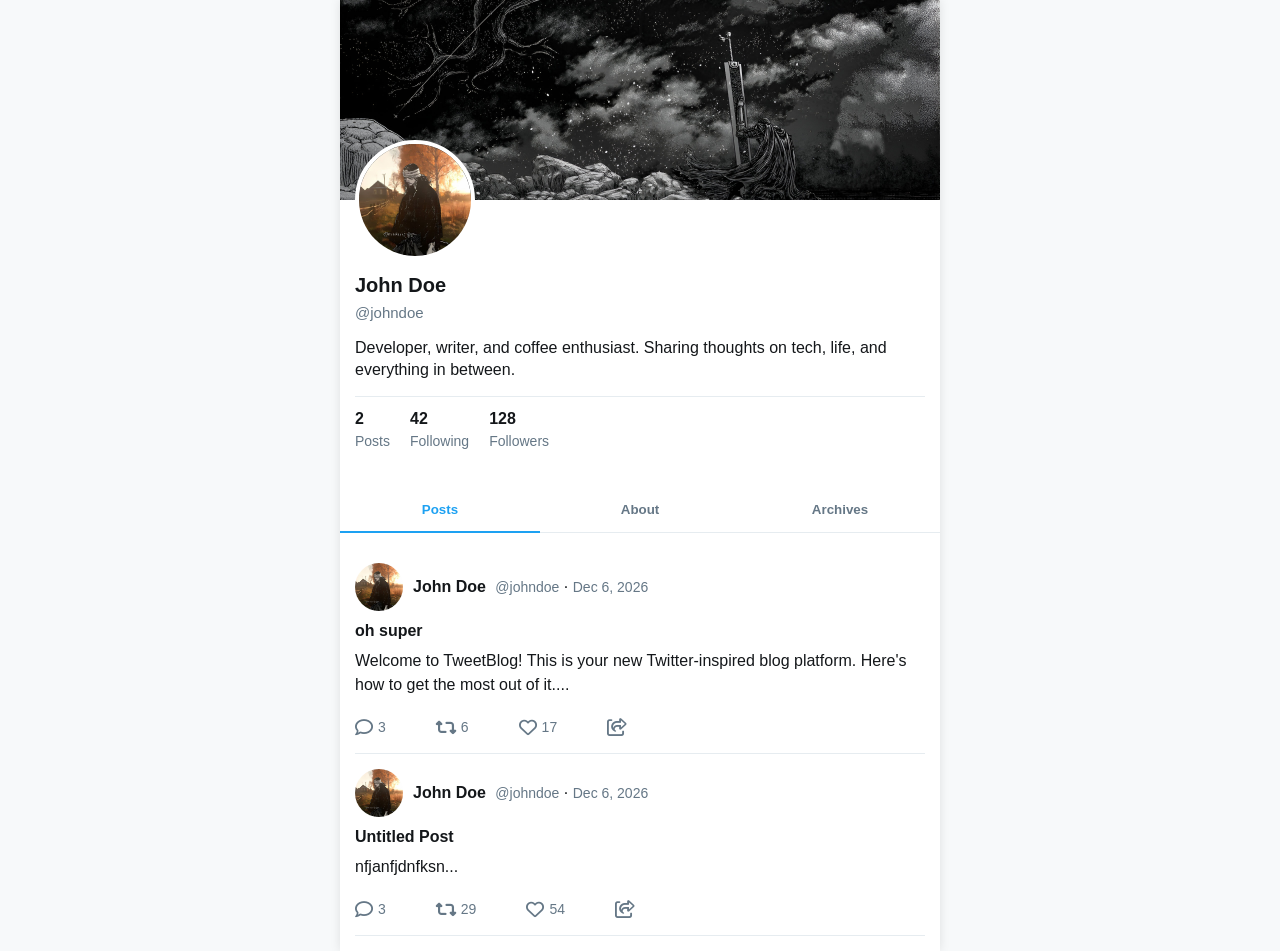
==== index.html @ d76b87e1 "Initial commit" ====
<!DOCTYPE html>
<html lang="en">
<head>
    <meta charset="UTF-8">
    <meta name="viewport" content="width=device-width, initial-scale=1.0">
    <title>TweetBlog</title>
    <link rel="stylesheet" href="style.css">
    <link rel="stylesheet" href="https://cdnjs.cloudflare.com/ajax/libs/font-awesome/6.1.1/css/all.min.css">
</head>
<body>
    <div class="container">
        <!-- Header section (similar to Twitter header) -->
        <header class="profile-header">
            <div class="banner">
                <img src="/images/cover_image.jpg" alt="Banner Image">
            </div>
            <div class="profile-info">
                <div class="profile-picture">
                    <img src="/images/profile_picture.jpg" alt="Profile Picture">
                </div>
                <div class="profile-details">
                    <h1 class="name">John Doe</h1>
                    <p class="username">@johndoe</p>
                    <p class="bio">Developer, writer, and coffee enthusiast. Sharing thoughts on tech, life, and everything in between.</p>
                    <div class="stats">
                        <div class="stat">
                            <span class="count" id="post-count">0</span>
                            <span class="label">Posts</span>
                        </div>
                        <div class="stat">
                            <span class="count">42</span>
                            <span class="label">Following</span>
                        </div>
                        <div class="stat">
                            <span class="count">128</span>
                            <span class="label">Followers</span>
                        </div>
                    </div>
                </div>
            </div>
        </header>

        <!-- Main content with posts/tweets -->
        <main class="content">
            <div class="tabs">
                <button class="tab active">Posts</button>
                <button class="tab">About</button>
                <button class="tab">Archives</button>
            </div>
            
            <div class="posts-container" id="posts-container">
                <!-- Posts will be dynamically inserted here by JavaScript -->
                <div class="loading-spinner">
                    <i class="fas fa-spinner fa-spin"></i>
                    <p>Loading posts...</p>
                </div>
            </div>
        </main>
    </div>

    <!-- Modal for displaying full post content -->
    <div id="post-modal" class="modal">
        <div class="modal-content">
            <span class="close-button">&times;</span>
            <div id="full-post-content"></div>
        </div>
    </div>

    <script src="app.js"></script>
</body>
</html>
---- style.css ----
/* Base Styles & Reset */
* {
    margin: 0;
    padding: 0;
    box-sizing: border-box;
}

body {
    font-family: -apple-system, BlinkMacSystemFont, "Segoe UI", Roboto, Helvetica, Arial, sans-serif;
    background-color: #f7f9fa;
    color: #14171a;
    line-height: 1.5;
}

.container {
    max-width: 600px;
    margin: 0 auto;
    background-color: #fff;
    min-height: 100vh;
    box-shadow: 0 0 10px rgba(0, 0, 0, 0.1);
}

/* Header & Profile Styles */
.profile-header {
    position: relative;
    margin-bottom: 20px;
}

.banner {
    width: 100%;
    height: 200px;
    overflow: hidden;
    position: relative;
}

.banner img {
    width: 100%;
    height: 100%;
    object-fit: cover;
}

.profile-info {
    position: relative;
    padding: 0 15px;
}

.profile-picture {
    position: absolute;
    top: -60px;
    left: 15px;
    width: 120px;
    height: 120px;
    border-radius: 50%;
    border: 4px solid #fff;
    overflow: hidden;
    background-color: #f0f0f0;
}

.profile-picture img {
    width: 100%;
    height: 100%;
    object-fit: cover;
}

.profile-details {
    padding-top: 70px;
    padding-bottom: 15px;
}

.name {
    font-size: 20px;
    font-weight: bold;
    margin-bottom: 2px;
}

.username {
    color: #657786;
    font-size: 15px;
    margin-bottom: 12px;
}

.bio {
    margin-bottom: 15px;
    line-height: 1.4;
}

.stats {
    display: flex;
    gap: 20px;
    padding-top: 10px;
    border-top: 1px solid #e6ecf0;
}

.stat {
    display: flex;
    flex-direction: column;
}

.count {
    font-weight: bold;
    color: #14171a;
}

.label {
    color: #657786;
    font-size: 14px;
}

/* Tabs Navigation */
.tabs {
    display: flex;
    border-bottom: 1px solid #e6ecf0;
}

.tab {
    flex: 1;
    padding: 15px 0;
    text-align: center;
    background: none;
    border: none;
    font-weight: bold;
    color: #657786;
    cursor: pointer;
    position: relative;
}

.tab.active {
    color: #1da1f2;
}

.tab.active::after {
    content: '';
    position: absolute;
    bottom: -1px;
    left: 0;
    width: 100%;
    height: 2px;
    background-color: #1da1f2;
}

/* Posts (Tweets) styling */
.posts-container {
    padding: 15px;
}

.post {
    padding: 15px 0;
    border-bottom: 1px solid #e6ecf0;
    cursor: pointer;
}

.post:hover {
    background-color: #f5f8fa;
}

.post-header {
    display: flex;
    align-items: center;
    margin-bottom: 8px;
}

.post-avatar {
    width: 48px;
    height: 48px;
    border-radius: 50%;
    margin-right: 10px;
    overflow: hidden;
}

.post-avatar img {
    width: 100%;
    height: 100%;
    object-fit: cover;
}

.post-info {
    flex-grow: 1;
}

.post-author {
    font-weight: bold;
    margin-right: 5px;
}

.post-username, .post-date {
    color: #657786;
    font-size: 14px;
}

.post-title {
    font-weight: bold;
    margin-bottom: 6px;
    font-size: 16px;
}

.post-content {
    margin-bottom: 10px;
    word-wrap: break-word;
}

.post-actions {
    display: flex;
    gap: 50px;
    padding-top: 10px;
    color: #657786;
}

.post-action {
    display: flex;
    align-items: center;
    gap: 5px;
    font-size: 14px;
}

.post-action i {
    font-size: 18px;
}

/* Loading Spinner */
.loading-spinner {
    text-align: center;
    padding: 40px 0;
    color: #657786;
}

.loading-spinner i {
    font-size: 30px;
    margin-bottom: 10px;
}

/* Modal Styles for Full Post */
.modal {
    display: none;
    position: fixed;
    top: 0;
    left: 0;
    width: 100%;
    height: 100%;
    background-color: rgba(0, 0, 0, 0.7);
    z-index: 1000;
    overflow-y: auto;
}

.modal-content {
    position: relative;
    background-color: #fff;
    max-width: 650px;
    margin: 50px auto;
    padding: 25px;
    border-radius: 15px;
    box-shadow: 0 5px 15px rgba(0, 0, 0, 0.2);
}

.close-button {
    position: absolute;
    top: 15px;
    right: 20px;
    font-size: 30px;
    font-weight: bold;
    color: #657786;
    cursor: pointer;
}

.close-button:hover {
    color: #14171a;
}

#full-post-content {
    padding: 15px 0;
}

#full-post-content .post-header {
    margin-bottom: 20px;
}

#full-post-content .post-title {
    font-size: 24px;
    margin-bottom: 15px;
}

#full-post-content .post-meta {
    display: flex;
    gap: 10px;
    margin-bottom: 20px;
    color: #657786;
    font-size: 14px;
}

/* Markdown styling for full post */
.markdown-content h1 {
    font-size: 28px;
    margin: 25px 0 15px;
}

.markdown-content h2 {
    font-size: 24px;
    margin: 22px 0 12px;
}

.markdown-content h3 {
    font-size: 20px;
    margin: 20px 0 10px;
}

.markdown-content p {
    margin: 15px 0;
    line-height: 1.6;
}

.markdown-content ul, .markdown-content ol {
    margin: 15px 0;
    padding-left: 25px;
}

.markdown-content li {
    margin: 5px 0;
}

.markdown-content blockquote {
    border-left: 3px solid #1da1f2;
    padding-left: 15px;
    color: #657786;
    margin: 15px 0;
}

.markdown-content code {
    background-color: #f1f3f4;
    padding: 2px 5px;
    border-radius: 3px;
    font-family: monospace;
    font-size: 0.9em;
}

.markdown-content pre {
    background-color: #f8f9fa;
    padding: 15px;
    border-radius: 5px;
    overflow-x: auto;
    margin: 15px 0;
}

.markdown-content pre code {
    background-color: transparent;
    padding: 0;
}

.markdown-content img {
    max-width: 100%;
    height: auto;
    border-radius: 8px;
    margin: 15px 0;
}

.markdown-content hr {
    border: none;
    border-top: 1px solid #e6ecf0;
    margin: 25px 0;
}

.markdown-content a {
    color: #1da1f2;
    text-decoration: none;
}

.markdown-content a:hover {
    text-decoration: underline;
}

/* Responsive Adjustments */
@media (max-width: 768px) {
    .profile-picture {
        width: 80px;
        height: 80px;
        top: -40px;
    }
    
    .profile-details {
        padding-top: 50px;
    }
    
    .banner {
        height: 150px;
    }
    
    .post-actions {
        gap: 30px;
    }
    
    .modal-content {
        margin: 30px 15px;
    }
}
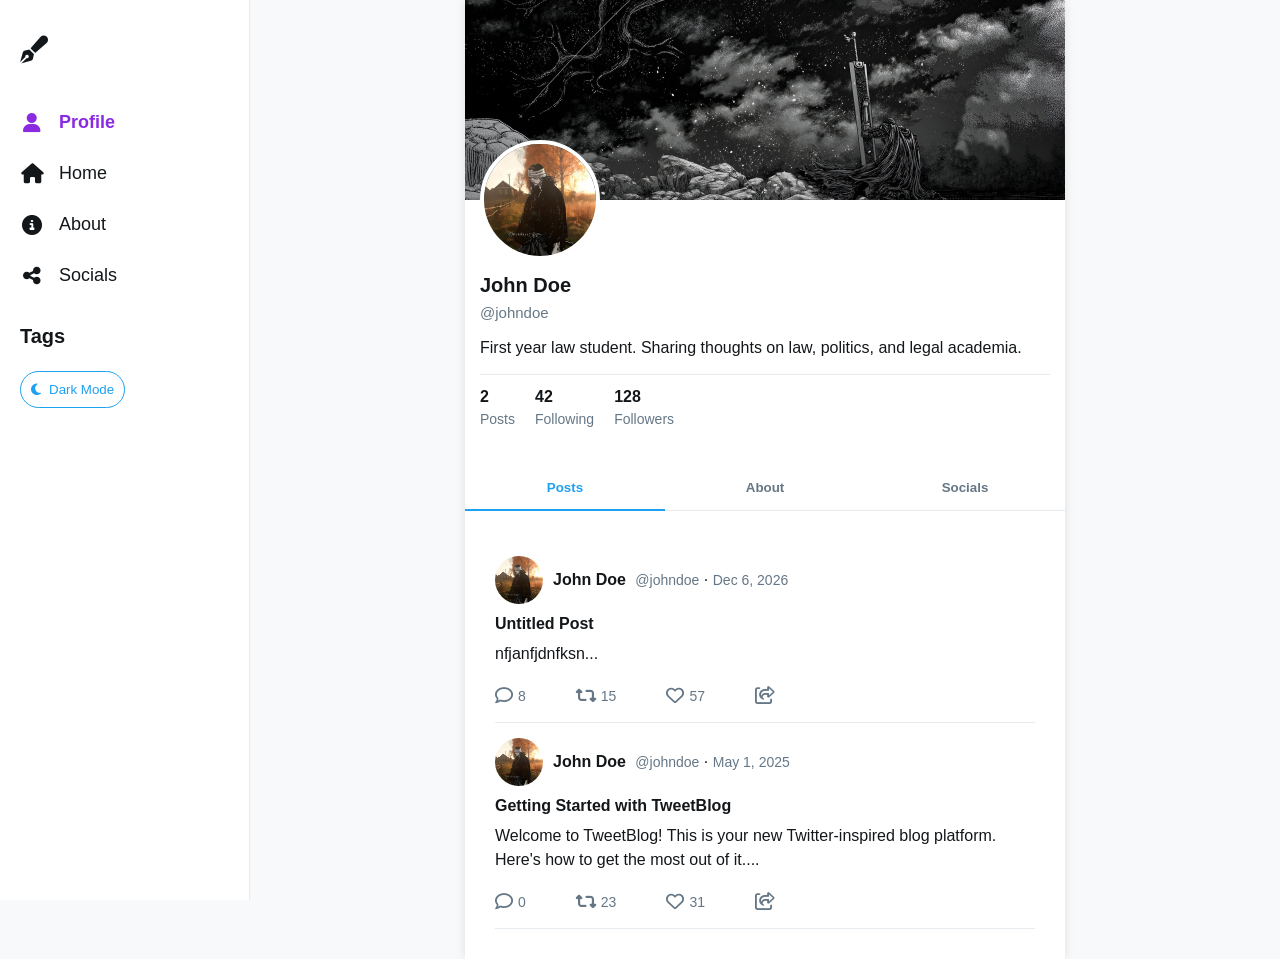
==== commit 68c9de47: "v2" ====
--- a/index.html
+++ b/index.html
@@ -8,54 +8,182 @@
     <link rel="stylesheet" href="https://cdnjs.cloudflare.com/ajax/libs/font-awesome/6.1.1/css/all.min.css">
 </head>
 <body>
-    <div class="container">
-        <!-- Header section (similar to Twitter header) -->
-        <header class="profile-header">
-            <div class="banner">
-                <img src="/images/cover_image.jpg" alt="Banner Image">
+    <div class="page-layout">
+        <!-- Sidebar -->
+        <div class="sidebar">
+            <div class="sidebar-logo">
+                <i class="fas fa-pen-fancy"></i>
             </div>
-            <div class="profile-info">
-                <div class="profile-picture">
-                    <img src="/images/profile_picture.jpg" alt="Profile Picture">
-                </div>
-                <div class="profile-details">
-                    <h1 class="name">John Doe</h1>
-                    <p class="username">@johndoe</p>
-                    <p class="bio">Developer, writer, and coffee enthusiast. Sharing thoughts on tech, life, and everything in between.</p>
-                    <div class="stats">
-                        <div class="stat">
-                            <span class="count" id="post-count">0</span>
-                            <span class="label">Posts</span>
+            
+            <div class="sidebar-nav">
+                <a href="#" class="sidebar-item active" data-section="profile">
+                    <i class="fas fa-user"></i>
+                    <span>Profile</span>
+                </a>
+                <a href="#" class="sidebar-item" data-section="home">
+                    <i class="fas fa-home"></i>
+                    <span>Home</span>
+                </a>
+                <a href="#" class="sidebar-item" data-section="about">
+                    <i class="fas fa-info-circle"></i>
+                    <span>About</span>
+                </a>
+                <a href="#" class="sidebar-item" data-section="socials">
+                    <i class="fas fa-share-nodes"></i>
+                    <span>Socials</span>
+                </a>
+            </div>
+            
+            <div class="sidebar-section">Tags</div>
+            <div class="tags-container" id="sidebar-tags">
+                <!-- Tags will be added dynamically here -->
+            </div>
+            
+            <button id="theme-toggle">
+                <i class="fas fa-moon"></i>
+                <span>Dark Mode</span>
+            </button>
+        </div>
+        
+        <!-- Main Content -->
+        <div class="main-content">
+            <div class="container">
+                <!-- Header section (similar to Twitter header) -->
+                <header class="profile-header">
+                    <div class="banner">
+                        <img src="/images/cover_image.jpg" alt="Banner Image">
+                    </div>
+                    <div class="profile-info">
+                        <div class="profile-picture">
+                            <img src="/images/profile_picture.jpg" alt="Profile Picture">
                         </div>
-                        <div class="stat">
-                            <span class="count">42</span>
-                            <span class="label">Following</span>
-                        </div>
-                        <div class="stat">
-                            <span class="count">128</span>
-                            <span class="label">Followers</span>
+                        <div class="profile-details">
+                            <h1 class="name">John Doe</h1>
+                            <p class="username">@johndoe</p>
+                            <p class="bio">First year law student. Sharing thoughts on law, politics, and legal academia.</p>
+                            <div class="stats">
+                                <div class="stat">
+                                    <span class="count" id="post-count">0</span>
+                                    <span class="label">Posts</span>
+                                </div>
+                                <div class="stat">
+                                    <span class="count">42</span>
+                                    <span class="label">Following</span>
+                                </div>
+                                <div class="stat">
+                                    <span class="count">128</span>
+                                    <span class="label">Followers</span>
+                                </div>
+                            </div>
                         </div>
                     </div>
-                </div>
+                </header>
+
+                <!-- Main content with posts/tweets -->
+                <main class="content">
+                    <div class="tabs">
+                        <button class="tab active" data-tab="posts">Posts</button>
+                        <button class="tab" data-tab="about">About</button>
+                        <button class="tab" data-tab="socials">Socials</button>
+                    </div>
+                    
+                    <!-- Posts Tab Content -->
+                    <div class="tab-content active" id="posts-tab">
+                        <div class="posts-container" id="posts-container">
+                            <!-- Posts will be dynamically inserted here by JavaScript -->
+                            <div class="loading-spinner">
+                                <i class="fas fa-spinner fa-spin"></i>
+                                <p>Loading posts...</p>
+                            </div>
+                        </div>
+                    </div>
+                    
+                    <!-- About Tab Content -->
+                    <div class="tab-content" id="about-tab">
+                        <div class="about-content">
+                            <h2>About Me</h2>
+                            <p>I'm a first-year law student at Capital University Law School with a passion for constitutional law and legal writing.</p>
+                            
+                            <h3>Education</h3>
+                            <div class="about-item">
+                                <div class="about-item-icon">
+                                    <i class="fas fa-graduation-cap"></i>
+                                </div>
+                                <div class="about-item-content">
+                                    <h4>J.D. Candidate</h4>
+                                    <p>Capital University Law School</p>
+                                    <p class="about-date">2024 - Present</p>
+                                </div>
+                            </div>
+                            <div class="about-item">
+                                <div class="about-item-icon">
+                                    <i class="fas fa-university"></i>
+                                </div>
+                                <div class="about-item-content">
+                                    <h4>B.A. in Political Science</h4>
+                                    <p>Ohio State University</p>
+                                    <p class="about-date">2020 - 2024</p>
+                                </div>
+                            </div>
+                            
+                            <h3>Interests</h3>
+                            <div class="interests">
+                                <span class="interest-tag">Constitutional Law</span>
+                                <span class="interest-tag">Legal Writing</span>
+                                <span class="interest-tag">Civil Rights</span>
+                                <span class="interest-tag">Environmental Law</span>
+                                <span class="interest-tag">Formula 1</span>
+                            </div>
+                            
+                            <h3>Current Courses</h3>
+                            <ul class="courses-list">
+                                <li>Civil Procedure</li>
+                                <li>Contracts</li>
+                                <li>Criminal Law</li>
+                                <li>Legal Research & Writing</li>
+                                <li>Torts</li>
+                            </ul>
+                        </div>
+                    </div>
+                    
+                    <!-- Socials Tab Content -->
+                    <div class="tab-content" id="socials-tab">
+                        <div class="socials-content">
+                            <h2>Connect With Me</h2>
+                            <p>Follow me on these platforms to stay updated with my law school journey!</p>
+                            
+                            <div class="social-links">
+                                <a href="#" class="social-link">
+                                    <i class="fab fa-linkedin"></i>
+                                    <span>LinkedIn</span>
+                                    <p>Connect professionally</p>
+                                </a>
+                                <a href="#" class="social-link">
+                                    <i class="fab fa-twitter"></i>
+                                    <span>Twitter</span>
+                                    <p>Daily law school updates</p>
+                                </a>
+                                <a href="#" class="social-link">
+                                    <i class="fab fa-instagram"></i>
+                                    <span>Instagram</span>
+                                    <p>Behind the scenes of law school</p>
+                                </a>
+                                <a href="#" class="social-link">
+                                    <i class="fab fa-github"></i>
+                                    <span>GitHub</span>
+                                    <p>Legal tech projects</p>
+                                </a>
+                                <a href="#" class="social-link">
+                                    <i class="fas fa-podcast"></i>
+                                    <span>My Podcast</span>
+                                    <p>"Law School Diaries"</p>
+                                </a>
+                            </div>
+                        </div>
+                    </div>
+                </main>
             </div>
-        </header>
-
-        <!-- Main content with posts/tweets -->
-        <main class="content">
-            <div class="tabs">
-                <button class="tab active">Posts</button>
-                <button class="tab">About</button>
-                <button class="tab">Archives</button>
-            </div>
-            
-            <div class="posts-container" id="posts-container">
-                <!-- Posts will be dynamically inserted here by JavaScript -->
-                <div class="loading-spinner">
-                    <i class="fas fa-spinner fa-spin"></i>
-                    <p>Loading posts...</p>
-                </div>
-            </div>
-        </main>
+        </div>
     </div>
 
     <!-- Modal for displaying full post content -->
--- a/style.css
+++ b/style.css
@@ -389,4 +389,606 @@
     .modal-content {
         margin: 30px 15px;
     }
+}
+
+/* Dark theme styles */
+:root {
+    --primary-color: #1da1f2;
+    --secondary-color: #8a2be2; /* Deep Purple */
+    --light-bg: #f7f9fa;
+    --light-content-bg: #fff;
+    --light-text: #14171a;
+    --light-secondary-text: #657786;
+    --light-border: #e6ecf0;
+    --light-hover: #f5f8fa;
+    
+    --dark-bg: #15202b;
+    --dark-content-bg: #192734;
+    --dark-text: #ffffff;
+    --dark-secondary-text: #8899a6;
+    --dark-border: #38444d;
+    --dark-hover: #22303c;
+}
+
+body {
+    background-color: var(--light-bg);
+    color: var(--light-text);
+}
+
+.container {
+    background-color: var(--light-content-bg);
+}
+
+.post:hover, .sidebar-item:hover {
+    background-color: var(--light-hover);
+}
+
+.post, .stats {
+    border-color: var(--light-border);
+}
+
+.username, .post-username, .post-date, .label, .post-actions {
+    color: var(--light-secondary-text);
+}
+
+.tab.active, .markdown-content a {
+    color: var(--primary-color);
+}
+
+.tab.active::after, .markdown-content blockquote {
+    background-color: var(--primary-color);
+    border-color: var(--primary-color);
+}
+
+/* Dark Theme */
+body.dark-theme {
+    background-color: var(--dark-bg);
+    color: var(--dark-text);
+}
+
+body.dark-theme .container {
+    background-color: var(--dark-content-bg);
+    box-shadow: 0 0 10px rgba(0, 0, 0, 0.3);
+}
+
+body.dark-theme .post:hover, 
+body.dark-theme .sidebar-item:hover {
+    background-color: var(--dark-hover);
+}
+
+body.dark-theme .post,
+body.dark-theme .stats,
+body.dark-theme .tabs {
+    border-color: var(--dark-border);
+}
+
+body.dark-theme .username, 
+body.dark-theme .post-username, 
+body.dark-theme .post-date, 
+body.dark-theme .label, 
+body.dark-theme .post-actions {
+    color: var(--dark-secondary-text);
+}
+
+body.dark-theme .tab.active, 
+body.dark-theme .markdown-content a {
+    color: var(--secondary-color);
+}
+
+body.dark-theme .tab.active::after {
+    background-color: var(--secondary-color);
+}
+
+body.dark-theme .markdown-content blockquote {
+    border-left-color: var(--secondary-color);
+}
+
+body.dark-theme .modal-content {
+    background-color: var(--dark-content-bg);
+}
+
+body.dark-theme .markdown-content code {
+    background-color: #2a3d4d;
+}
+
+body.dark-theme .markdown-content pre {
+    background-color: #243447;
+}
+
+body.dark-theme .sidebar {
+    background-color: var(--dark-content-bg);
+    border-color: var(--dark-border);
+}
+
+/* Additional styles for deep purple accent */
+.btn-primary {
+    background-color: var(--secondary-color);
+    border-color: var(--secondary-color);
+    color: white;
+}
+
+.btn-primary:hover {
+    background-color: #7722cc;
+    border-color: #7722cc;
+}
+
+body.dark-theme #theme-toggle,
+body.dark-theme .btn-outline {
+    border-color: var(--secondary-color);
+    color: var(--secondary-color);
+}
+
+body.dark-theme #theme-toggle:hover,
+body.dark-theme .btn-outline:hover {
+    background-color: var(--secondary-color);
+    color: white;
+}
+
+/* Button styles */
+.btn-outline {
+    background: none;
+    border: 1px solid var(--primary-color);
+    color: var(--primary-color);
+    padding: 8px 12px;
+    border-radius: 20px;
+    cursor: pointer;
+    font-size: 14px;
+    transition: all 0.2s ease;
+}
+
+.btn-outline:hover {
+    background-color: var(--primary-color);
+    color: white;
+}
+
+/* Sidebar Navigation */
+.page-layout {
+    display: flex;
+}
+
+.sidebar {
+    width: 250px;
+    min-height: 100vh;
+    padding: 20px 0;
+    border-right: 1px solid var(--light-border);
+    background-color: var(--light-content-bg);
+    position: fixed;
+    left: 0;
+    top: 0;
+    z-index: 100;
+}
+
+.main-content {
+    flex: 1;
+    margin-left: 250px;
+}
+
+.sidebar-logo {
+    font-size: 28px;
+    margin: 10px 20px 25px;
+}
+
+.sidebar-nav {
+    margin-bottom: 20px;
+}
+
+.sidebar-item {
+    display: flex;
+    align-items: center;
+    padding: 12px 20px;
+    font-size: 18px;
+    font-weight: 500;
+    color: var(--light-text);
+    text-decoration: none;
+    cursor: pointer;
+    transition: background-color 0.2s;
+}
+
+.sidebar-item:hover {
+    background-color: var(--light-hover);
+}
+
+.sidebar-item i {
+    margin-right: 15px;
+    font-size: 20px;
+    width: 24px;
+    text-align: center;
+}
+
+.sidebar-item.active {
+    color: var(--secondary-color);
+    font-weight: bold;
+}
+
+.sidebar-section {
+    padding: 0 20px;
+    margin-top: 20px;
+    margin-bottom: 10px;
+    font-size: 20px;
+    font-weight: bold;
+}
+
+.tag-item {
+    padding: 10px 20px;
+    cursor: pointer;
+    display: flex;
+    align-items: center;
+}
+
+.tag-item:hover {
+    background-color: var(--light-hover);
+}
+
+.tag-item .tag-color {
+    width: 14px;
+    height: 14px;
+    border-radius: 50%;
+    margin-right: 10px;
+}
+
+/* Theme toggle button */
+#theme-toggle {
+    margin: 20px;
+    padding: 10px;
+    border: 1px solid var(--primary-color);
+    border-radius: 20px;
+    background: none;
+    color: var(--primary-color);
+    cursor: pointer;
+    display: flex;
+    align-items: center;
+    justify-content: center;
+    gap: 8px;
+    transition: all 0.2s;
+}
+
+#theme-toggle:hover {
+    background-color: var(--primary-color);
+    color: white;
+}
+
+/* Responsive adjustments for sidebar */
+@media (max-width: 1000px) {
+    .sidebar {
+        width: 70px;
+    }
+    
+    .sidebar-item span, .sidebar-section, .tag-item span {
+        display: none;
+    }
+    
+    .sidebar-item i {
+        margin-right: 0;
+    }
+    
+    .main-content {
+        margin-left: 70px;
+    }
+    
+    #theme-toggle {
+        padding: 10px;
+        margin: 10px;
+    }
+    
+    #theme-toggle span {
+        display: none;
+    }
+}
+
+@media (max-width: 768px) {
+    .page-layout {
+        flex-direction: column;
+    }
+    
+    .sidebar {
+        width: 100%;
+        min-height: auto;
+        position: relative;
+        border-right: none;
+        border-bottom: 1px solid var(--light-border);
+        padding: 10px 0;
+    }
+    
+    .main-content {
+        margin-left: 0;
+    }
+    
+    .sidebar-item span {
+        display: inline;
+    }
+    
+    .sidebar-nav {
+        display: flex;
+        justify-content: space-around;
+        overflow-x: auto;
+    }
+    
+    .sidebar-item {
+        padding: 10px;
+    }
+    
+    .sidebar-section, .tags-container {
+        display: none;
+    }
+}
+
+/* Tab Content Styles */
+.tab-content {
+    display: none;
+    padding: 15px;
+}
+
+.tab-content.active {
+    display: block;
+}
+
+/* About Tab Styles */
+.about-content {
+    max-width: 550px;
+    margin: 0 auto;
+}
+
+.about-content h2 {
+    font-size: 24px;
+    margin-bottom: 15px;
+    padding-bottom: 10px;
+    border-bottom: 1px solid var(--light-border);
+}
+
+.about-content h3 {
+    font-size: 18px;
+    margin: 25px 0 15px;
+    color: var(--secondary-color);
+}
+
+.about-content p {
+    line-height: 1.6;
+    margin-bottom: 15px;
+}
+
+.about-item {
+    display: flex;
+    margin-bottom: 20px;
+    padding-bottom: 15px;
+    border-bottom: 1px dashed var(--light-border);
+}
+
+.about-item:last-child {
+    border-bottom: none;
+}
+
+.about-item-icon {
+    width: 50px;
+    height: 50px;
+    border-radius: 50%;
+    background-color: var(--secondary-color);
+    color: white;
+    display: flex;
+    align-items: center;
+    justify-content: center;
+    margin-right: 15px;
+    flex-shrink: 0;
+}
+
+.about-item-icon i {
+    font-size: 20px;
+}
+
+.about-item-content {
+    flex: 1;
+}
+
+.about-item-content h4 {
+    font-size: 16px;
+    margin-bottom: 5px;
+}
+
+.about-date {
+    font-size: 14px;
+    color: var(--light-secondary-text);
+    margin-top: 3px;
+}
+
+.interests {
+    display: flex;
+    flex-wrap: wrap;
+    gap: 10px;
+    margin-bottom: 15px;
+}
+
+.interest-tag {
+    background-color: var(--secondary-color);
+    color: white;
+    padding: 5px 12px;
+    border-radius: 15px;
+    font-size: 14px;
+}
+
+.courses-list {
+    list-style-type: none;
+    padding: 0;
+}
+
+.courses-list li {
+    padding: 10px 0;
+    border-bottom: 1px solid var(--light-border);
+}
+
+.courses-list li:last-child {
+    border-bottom: none;
+}
+
+/* Socials Tab Styles */
+.socials-content {
+    max-width: 550px;
+    margin: 0 auto;
+}
+
+.socials-content h2 {
+    font-size: 24px;
+    margin-bottom: 15px;
+    padding-bottom: 10px;
+    border-bottom: 1px solid var(--light-border);
+}
+
+.social-links {
+    display: flex;
+    flex-direction: column;
+    gap: 15px;
+    margin-top: 20px;
+}
+
+.social-link {
+    display: flex;
+    align-items: center;
+    padding: 15px;
+    text-decoration: none;
+    border-radius: 8px;
+    background-color: var(--light-hover);
+    transition: transform 0.2s, box-shadow 0.2s;
+    color: var(--light-text);
+}
+
+.social-link:hover {
+    transform: translateY(-3px);
+    box-shadow: 0 5px 15px rgba(0, 0, 0, 0.1);
+}
+
+.social-link i {
+    font-size: 24px;
+    width: 50px;
+    height: 50px;
+    border-radius: 50%;
+    background-color: var(--secondary-color);
+    color: white;
+    display: flex;
+    align-items: center;
+    justify-content: center;
+    margin-right: 15px;
+}
+
+.social-link span {
+    font-weight: bold;
+    font-size: 16px;
+}
+
+.social-link p {
+    margin-left: auto;
+    color: var(--light-secondary-text);
+    font-size: 14px;
+}
+
+/* Dark theme styles for about and socials */
+body.dark-theme .about-content h2,
+body.dark-theme .socials-content h2 {
+    border-color: var(--dark-border);
+}
+
+body.dark-theme .about-item {
+    border-color: var(--dark-border);
+}
+
+body.dark-theme .courses-list li {
+    border-color: var(--dark-border);
+}
+
+body.dark-theme .social-link {
+    background-color: var(--dark-hover);
+    color: var(--dark-text);
+}
+
+body.dark-theme .social-link:hover {
+    box-shadow: 0 5px 15px rgba(0, 0, 0, 0.3);
+}
+
+/* Tag Styles */
+.post-tags {
+    display: flex;
+    flex-wrap: wrap;
+    gap: 8px;
+    margin-top: 8px;
+}
+
+.post-tag {
+    display: inline-block;
+    padding: 3px 10px;
+    border-radius: 15px;
+    font-size: 12px;
+    color: white;
+    background-color: var(--secondary-color);
+    cursor: pointer;
+}
+
+.tag-color {
+    display: inline-block;
+    width: 10px;
+    height: 10px;
+    border-radius: 50%;
+    margin-right: 5px;
+}
+
+/* Tag colors */
+.tag-law { background-color: #3498db; }
+.tag-politics { background-color: #e74c3c; }
+.tag-economics { background-color: #2ecc71; }
+.tag-formula1 { background-color: #f39c12; }
+.tag-tech { background-color: #9b59b6; }
+.tag-philosophy { background-color: #1abc9c; }
+.tag-books { background-color: #d35400; }
+.tag-movies { background-color: #8e44ad; }
+
+/* Tag count in sidebar */
+.tag-count {
+    margin-left: auto;
+    font-size: 12px;
+    background-color: rgba(0, 0, 0, 0.1);
+    padding: 2px 6px;
+    border-radius: 10px;
+    color: var(--light-text);
+}
+
+body.dark-theme .tag-count {
+    background-color: rgba(255, 255, 255, 0.1);
+    color: var(--dark-text);
+}
+
+/* Filter indicator */
+.filter-indicator {
+    display: flex;
+    align-items: center;
+    justify-content: space-between;
+    padding: 10px 15px;
+    background-color: var(--light-hover);
+    border-radius: 8px;
+    margin-bottom: 15px;
+}
+
+body.dark-theme .filter-indicator {
+    background-color: var(--dark-hover);
+}
+
+#clear-filter {
+    border: none;
+    background-color: var(--secondary-color);
+    color: white;
+    padding: 5px 10px;
+    border-radius: 15px;
+    cursor: pointer;
+    font-size: 12px;
+    transition: background-color 0.2s;
+}
+
+#clear-filter:hover {
+    background-color: #7722cc;
+}
+
+/* Active tag in sidebar */
+.tag-item.active {
+    background-color: var(--light-hover);
+    font-weight: bold;
+    border-left: 3px solid var(--secondary-color);
+}
+
+body.dark-theme .tag-item.active {
+    background-color: var(--dark-hover);
 }
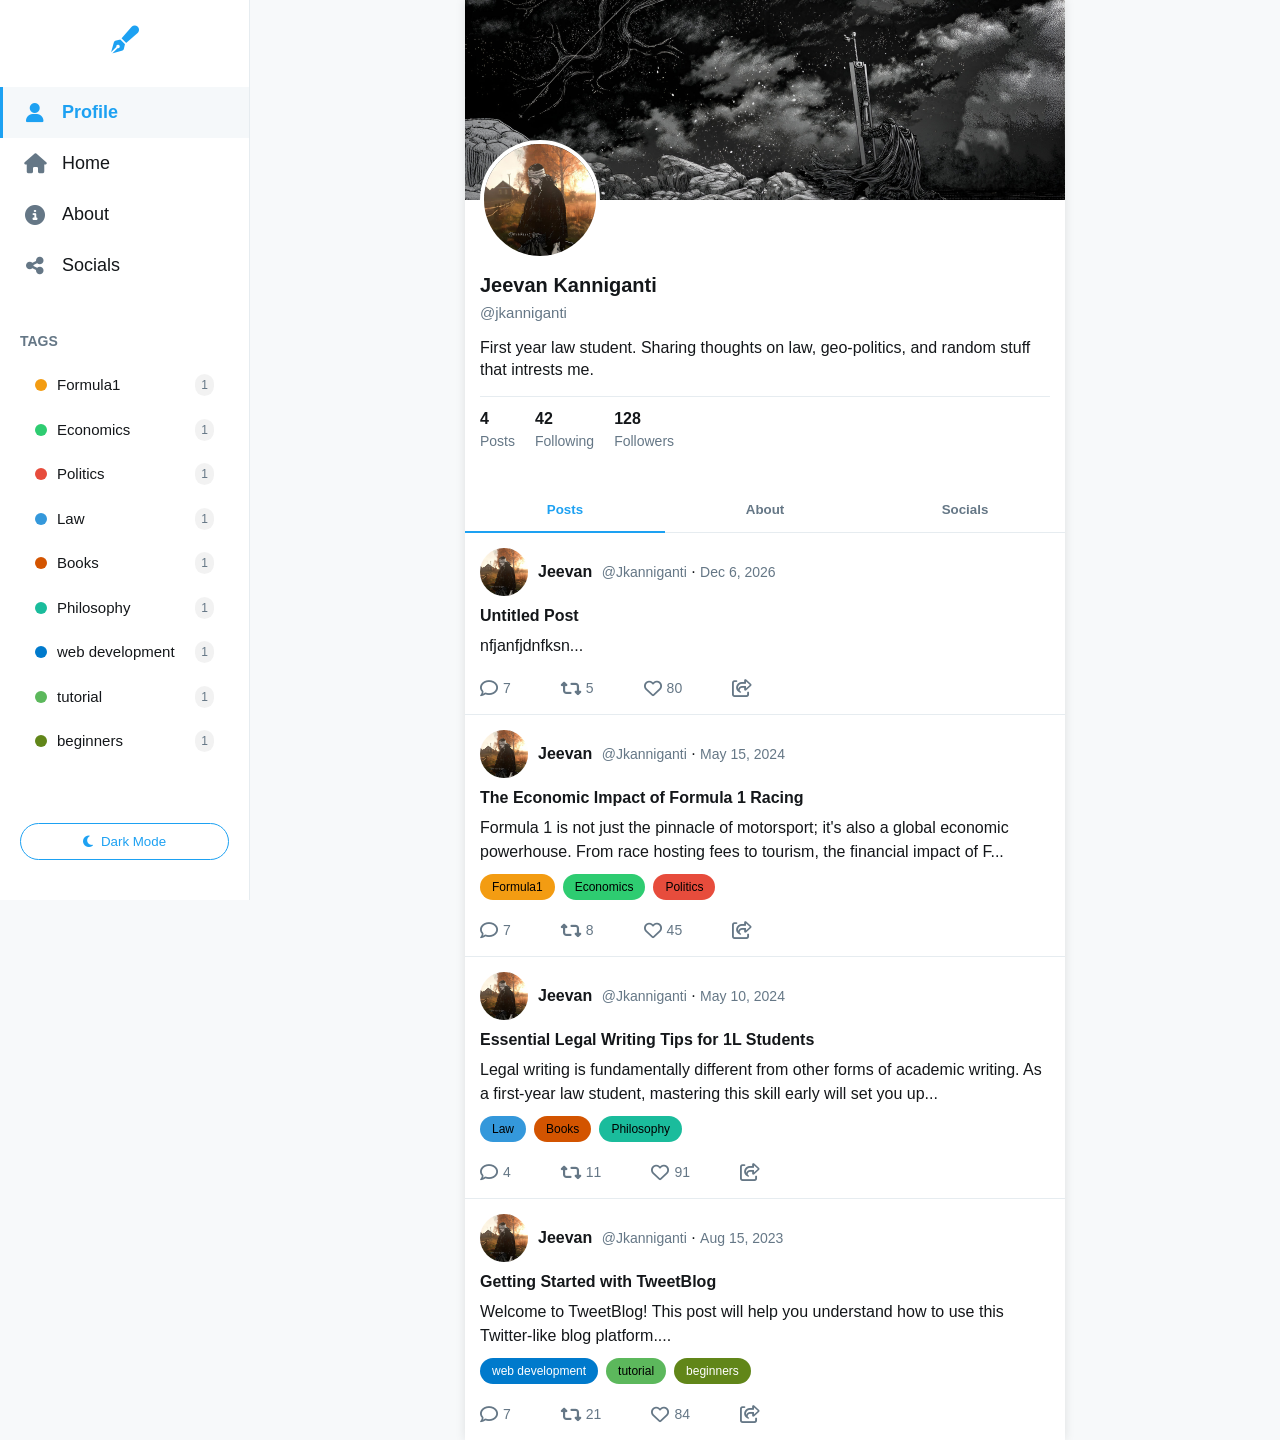
==== commit 8b0e56b4: "Refactor app.js for improved error handling, add default profile picture, and enhance UI responsiven" ====
--- a/index.html
+++ b/index.html
@@ -5,7 +5,7 @@
     <meta name="viewport" content="width=device-width, initial-scale=1.0">
     <title>TweetBlog</title>
     <link rel="stylesheet" href="style.css">
-    <link rel="stylesheet" href="https://cdnjs.cloudflare.com/ajax/libs/font-awesome/6.1.1/css/all.min.css">
+    <link rel="stylesheet" href="https://cdnjs.cloudflare.com/ajax/libs/font-awesome/6.5.1/css/all.min.css" integrity="sha512-DTOQO9RWCH3ppGqcWaEA1BIZOC6xxalwEsw9c2QQeAIftl+Vegovlnee1c9QX4TctnWMn13TZye+giMm8e2LwA==" crossorigin="anonymous" referrerpolicy="no-referrer" />
 </head>
 <body>
     <div class="page-layout">
@@ -51,16 +51,16 @@
                 <!-- Header section (similar to Twitter header) -->
                 <header class="profile-header">
                     <div class="banner">
-                        <img src="/images/cover_image.jpg" alt="Banner Image">
+                        <img src="images/cover_image.jpg" alt="Banner Image" id="banner-image">
                     </div>
                     <div class="profile-info">
                         <div class="profile-picture">
-                            <img src="/images/profile_picture.jpg" alt="Profile Picture">
+                            <img src="images/profile_picture.jpg" alt="Profile Picture" id="profile-picture-img">
                         </div>
                         <div class="profile-details">
-                            <h1 class="name">John Doe</h1>
-                            <p class="username">@johndoe</p>
-                            <p class="bio">First year law student. Sharing thoughts on law, politics, and legal academia.</p>
+                            <h1 class="name">Jeevan Kanniganti</h1>
+                            <p class="username">@jkanniganti</p>
+                            <p class="bio">First year law student. Sharing thoughts on law, geo-politics, and random stuff that intrests me.</p>
                             <div class="stats">
                                 <div class="stat">
                                     <span class="count" id="post-count">0</span>
@@ -102,7 +102,7 @@
                     <div class="tab-content" id="about-tab">
                         <div class="about-content">
                             <h2>About Me</h2>
-                            <p>I'm a first-year law student at Capital University Law School with a passion for constitutional law and legal writing.</p>
+                            <p>I'm a first-year law student at Woxsen University Law School with a passion for Criminal law and Quant finance.</p>
                             
                             <h3>Education</h3>
                             <div class="about-item">
@@ -111,8 +111,8 @@
                                 </div>
                                 <div class="about-item-content">
                                     <h4>J.D. Candidate</h4>
-                                    <p>Capital University Law School</p>
-                                    <p class="about-date">2024 - Present</p>
+                                    <p>Woxsen University Law School</p>
+                                    <p class="about-date">2025 - Present</p>
                                 </div>
                             </div>
                             <div class="about-item">
@@ -120,19 +120,26 @@
                                     <i class="fas fa-university"></i>
                                 </div>
                                 <div class="about-item-content">
-                                    <h4>B.A. in Political Science</h4>
-                                    <p>Ohio State University</p>
-                                    <p class="about-date">2020 - 2024</p>
+                                    <h4>Matric Exam Distinction Student</h4>
+                                    <p>Central Board of Secondary Education </p>
+                                    <p class="about-date">2020 - 2022</p>
                                 </div>
                             </div>
                             
                             <h3>Interests</h3>
                             <div class="interests">
-                                <span class="interest-tag">Constitutional Law</span>
+                                <span class="interest-tag">Criminal Law</span>
+                                <span class="interest-tag">Philosophy</span>
+                                <span class="interest-tag">Reading</span>
+                                <span class="interest-tag">Religion</span>
                                 <span class="interest-tag">Legal Writing</span>
-                                <span class="interest-tag">Civil Rights</span>
-                                <span class="interest-tag">Environmental Law</span>
+                                <span class="interest-tag">Debate</span>
+                                <span class="interest-tag">Politics</span>
+                                <span class="interest-tag">Qunat Finance</span>
                                 <span class="interest-tag">Formula 1</span>
+                                <span class="interest-tag">Music</span>
+                                <span class="interest-tag">Technology</span>
+                                <span class="interest-tag">Programming</span>
                             </div>
                             
                             <h3>Current Courses</h3>
@@ -153,22 +160,22 @@
                             <p>Follow me on these platforms to stay updated with my law school journey!</p>
                             
                             <div class="social-links">
-                                <a href="#" class="social-link">
+                                <a href="https://www.linkedin.com/in/jkanniganti/" class="social-link">
                                     <i class="fab fa-linkedin"></i>
                                     <span>LinkedIn</span>
                                     <p>Connect professionally</p>
                                 </a>
-                                <a href="#" class="social-link">
+                                <a href="https://x.com/purplepeterpant" class="social-link">
                                     <i class="fab fa-twitter"></i>
-                                    <span>Twitter</span>
+                                    <span>Twitter / X</span>
                                     <p>Daily law school updates</p>
                                 </a>
-                                <a href="#" class="social-link">
+                                <a href="https://www.instagram.com/jeevankanniganti/" class="social-link">
                                     <i class="fab fa-instagram"></i>
                                     <span>Instagram</span>
                                     <p>Behind the scenes of law school</p>
                                 </a>
-                                <a href="#" class="social-link">
+                                <a href="https://github.com/GvanKann" class="social-link">
                                     <i class="fab fa-github"></i>
                                     <span>GitHub</span>
                                     <p>Legal tech projects</p>
--- a/style.css
+++ b/style.css
@@ -1,3 +1,23 @@
+/* Theme Variables */
+:root {
+    --primary-color: #1da1f2; /* Twitter Blue */
+    --secondary-color: #8a2be2; /* Deep Purple - for dark theme accents or primary in dark */
+    
+    --light-bg: #f7f9fa;
+    --light-content-bg: #ffffff;
+    --light-text: #14171a; /* NEAR BLACK for light mode text */
+    --light-secondary-text: #657786;
+    --light-border: #e6ecf0;
+    --light-hover: #f5f8fa;
+    
+    --dark-bg: #15202b; /* Dark Blue */
+    --dark-content-bg: #192734; /* Slightly Lighter Dark Blue */
+    --dark-text: #ffffff; /* WHITE for dark mode text */
+    --dark-secondary-text: #8899a6; /* Lighter Gray for dark theme */
+    --dark-border: #38444d; /* Darker Border */
+    --dark-hover: #22303c; /* Hover for dark theme */
+}
+
 /* Base Styles & Reset */
 * {
     margin: 0;
@@ -7,15 +27,16 @@
 
 body {
     font-family: -apple-system, BlinkMacSystemFont, "Segoe UI", Roboto, Helvetica, Arial, sans-serif;
-    background-color: #f7f9fa;
-    color: #14171a;
+    background-color: var(--light-bg); /* Defined later */
+    color: var(--light-text); /* Defined later */
     line-height: 1.5;
+    transition: background-color 0.3s, color 0.3s;
 }
 
 .container {
-    max-width: 600px;
+    max-width: 600px; /* Main content area width */
     margin: 0 auto;
-    background-color: #fff;
+    background-color: var(--light-content-bg); /* Defined later */
     min-height: 100vh;
     box-shadow: 0 0 10px rgba(0, 0, 0, 0.1);
 }
@@ -31,6 +52,7 @@
     height: 200px;
     overflow: hidden;
     position: relative;
+    background-color: var(--light-hover); /* Changed from #e1e8ed */
 }
 
 .banner img {
@@ -46,14 +68,14 @@
 
 .profile-picture {
     position: absolute;
-    top: -60px;
+    top: -60px; /* Half of picture height to overlap banner */
     left: 15px;
     width: 120px;
     height: 120px;
     border-radius: 50%;
-    border: 4px solid #fff;
+    border: 4px solid var(--light-content-bg);
     overflow: hidden;
-    background-color: #f0f0f0;
+    background-color: var(--light-hover); /* Changed from #f0f0f0 */
 }
 
 .profile-picture img {
@@ -63,7 +85,7 @@
 }
 
 .profile-details {
-    padding-top: 70px;
+    padding-top: 70px; /* Space for profile picture */
     padding-bottom: 15px;
 }
 
@@ -74,7 +96,7 @@
 }
 
 .username {
-    color: #657786;
+    color: var(--light-secondary-text); /* Defined later */
     font-size: 15px;
     margin-bottom: 12px;
 }
@@ -88,7 +110,7 @@
     display: flex;
     gap: 20px;
     padding-top: 10px;
-    border-top: 1px solid #e6ecf0;
+    border-top: 1px solid var(--light-border); /* Defined later */
 }
 
 .stat {
@@ -98,18 +120,18 @@
 
 .count {
     font-weight: bold;
-    color: #14171a;
+    color: var(--light-text);
 }
 
 .label {
-    color: #657786;
+    color: var(--light-secondary-text);
     font-size: 14px;
 }
 
 /* Tabs Navigation */
 .tabs {
     display: flex;
-    border-bottom: 1px solid #e6ecf0;
+    border-bottom: 1px solid var(--light-border);
 }
 
 .tab {
@@ -119,38 +141,48 @@
     background: none;
     border: none;
     font-weight: bold;
-    color: #657786;
+    color: var(--light-secondary-text);
     cursor: pointer;
     position: relative;
+    transition: color 0.2s;
+}
+
+.tab:hover {
+    color: var(--primary-color); /* Defined later */
 }
 
 .tab.active {
-    color: #1da1f2;
+    color: var(--primary-color);
 }
 
 .tab.active::after {
     content: '';
     position: absolute;
-    bottom: -1px;
+    bottom: -1px; /* Align with the border-bottom of .tabs */
     left: 0;
     width: 100%;
     height: 2px;
-    background-color: #1da1f2;
+    background-color: var(--primary-color);
 }
 
 /* Posts (Tweets) styling */
 .posts-container {
-    padding: 15px;
+    /* padding: 15px; Removed to allow posts to take full width if filter indicator is outside */
 }
 
 .post {
-    padding: 15px 0;
-    border-bottom: 1px solid #e6ecf0;
+    padding: 15px; /* Add padding to each post */
+    border-bottom: 1px solid var(--light-border);
     cursor: pointer;
+    transition: background-color 0.2s;
 }
 
 .post:hover {
-    background-color: #f5f8fa;
+    background-color: var(--light-hover); /* Defined later */
+}
+
+.post:last-child {
+    border-bottom: none; /* Remove border for the last post in a list */
 }
 
 .post-header {
@@ -165,6 +197,7 @@
     border-radius: 50%;
     margin-right: 10px;
     overflow: hidden;
+    flex-shrink: 0; /* Prevent avatar from shrinking */
 }
 
 .post-avatar img {
@@ -183,7 +216,7 @@
 }
 
 .post-username, .post-date {
-    color: #657786;
+    color: var(--light-secondary-text);
     font-size: 14px;
 }
 
@@ -195,20 +228,21 @@
 
 .post-content {
     margin-bottom: 10px;
-    word-wrap: break-word;
+    word-wrap: break-word; /* Ensure long words break */
+    line-height: 1.5;
 }
 
 .post-actions {
     display: flex;
-    gap: 50px;
+    gap: 50px; /* Space between action icons */
     padding-top: 10px;
-    color: #657786;
+    color: var(--light-secondary-text);
 }
 
 .post-action {
     display: flex;
     align-items: center;
-    gap: 5px;
+    gap: 5px; /* Space between icon and number */
     font-size: 14px;
 }
 
@@ -216,11 +250,11 @@
     font-size: 18px;
 }
 
-/* Loading Spinner */
-.loading-spinner {
+/* Loading Spinner & Messages */
+.loading-spinner, .error-message, .no-posts {
     text-align: center;
-    padding: 40px 0;
-    color: #657786;
+    padding: 40px 15px; /* Add horizontal padding */
+    color: var(--light-secondary-text);
 }
 
 .loading-spinner i {
@@ -228,24 +262,32 @@
     margin-bottom: 10px;
 }
 
+.error-message {
+    color: var(--primary-color); /* Changed from #e0245e */
+    background-color: rgba(29, 161, 242, 0.1); /* Changed to use primary color */
+    border: 1px solid rgba(29, 161, 242, 0.2);
+    border-radius: 8px;
+}
+
 /* Modal Styles for Full Post */
 .modal {
-    display: none;
+    display: none; /* Hidden by default */
     position: fixed;
     top: 0;
     left: 0;
     width: 100%;
     height: 100%;
-    background-color: rgba(0, 0, 0, 0.7);
-    z-index: 1000;
-    overflow-y: auto;
+    background-color: rgba(0, 0, 0, 0.7); /* Semi-transparent background */
+    z-index: 1000; /* Ensure modal is on top */
+    overflow-y: auto; /* Allow scrolling for long content */
+    padding: 20px; /* Add padding for smaller screens */
 }
 
 .modal-content {
     position: relative;
-    background-color: #fff;
+    background-color: var(--light-content-bg);
     max-width: 650px;
-    margin: 50px auto;
+    margin: 50px auto; /* Centered, with space from top */
     padding: 25px;
     border-radius: 15px;
     box-shadow: 0 5px 15px rgba(0, 0, 0, 0.2);
@@ -257,16 +299,13 @@
     right: 20px;
     font-size: 30px;
     font-weight: bold;
-    color: #657786;
+    color: var(--light-secondary-text);
     cursor: pointer;
+    transition: color 0.2s;
 }
 
 .close-button:hover {
-    color: #14171a;
-}
-
-#full-post-content {
-    padding: 15px 0;
+    color: var(--light-text);
 }
 
 #full-post-content .post-header {
@@ -282,173 +321,149 @@
     display: flex;
     gap: 10px;
     margin-bottom: 20px;
-    color: #657786;
+    color: var(--light-secondary-text);
     font-size: 14px;
 }
 
-/* Markdown styling for full post */
-.markdown-content h1 {
-    font-size: 28px;
-    margin: 25px 0 15px;
-}
-
-.markdown-content h2 {
-    font-size: 24px;
-    margin: 22px 0 12px;
-}
-
-.markdown-content h3 {
-    font-size: 20px;
-    margin: 20px 0 10px;
-}
+/* Markdown styling for full post content */
+.markdown-content h1, .markdown-content h2, .markdown-content h3,
+.markdown-content h4, .markdown-content h5, .markdown-content h6 {
+    margin-top: 24px;
+    margin-bottom: 16px;
+    font-weight: 600;
+    line-height: 1.25;
+}
+
+.markdown-content h1 { font-size: 2em; }
+.markdown-content h2 { font-size: 1.5em; }
+.markdown-content h3 { font-size: 1.25em; }
+.markdown-content h4 { font-size: 1em; }
+.markdown-content h5 { font-size: 0.875em; }
+.markdown-content h6 { font-size: 0.85em; color: var(--light-secondary-text); }
 
 .markdown-content p {
-    margin: 15px 0;
+    margin-bottom: 16px;
     line-height: 1.6;
 }
 
 .markdown-content ul, .markdown-content ol {
-    margin: 15px 0;
-    padding-left: 25px;
+    margin-bottom: 16px;
+    padding-left: 30px; /* Indentation for lists */
 }
 
 .markdown-content li {
-    margin: 5px 0;
+    margin-bottom: 8px;
 }
 
 .markdown-content blockquote {
-    border-left: 3px solid #1da1f2;
+    border-left: 3px solid var(--primary-color);
     padding-left: 15px;
-    color: #657786;
-    margin: 15px 0;
+    color: var(--light-secondary-text);
+    margin: 16px 0;
+    font-style: italic;
 }
 
 .markdown-content code {
-    background-color: #f1f3f4;
-    padding: 2px 5px;
+    background-color: rgba(27,31,35,0.05); /* GitHub-like inline code bg */
+    padding: .2em .4em;
+    margin: 0;
+    font-size: 85%;
     border-radius: 3px;
-    font-family: monospace;
+    font-family: "SFMono-Regular", Consolas, "Liberation Mono", Menlo, Courier, monospace;
+}
+
+.markdown-content pre {
+    background-color: #f6f8fa; /* GitHub-like code block bg */
+    padding: 16px;
+    border-radius: 5px;
+    overflow-x: auto; /* Allow horizontal scrolling for long code lines */
+    margin: 16px 0;
+    font-family: "SFMono-Regular", Consolas, "Liberation Mono", Menlo, Courier, monospace;
     font-size: 0.9em;
-}
-
-.markdown-content pre {
-    background-color: #f8f9fa;
-    padding: 15px;
-    border-radius: 5px;
-    overflow-x: auto;
-    margin: 15px 0;
+    line-height: 1.45;
 }
 
 .markdown-content pre code {
     background-color: transparent;
     padding: 0;
+    margin: 0;
+    font-size: inherit; /* Inherit font size from pre */
+    border-radius: 0;
 }
 
 .markdown-content img {
     max-width: 100%;
     height: auto;
     border-radius: 8px;
-    margin: 15px 0;
+    margin: 16px 0;
+    display: block; /* Center images if they are block */
+    margin-left: auto;
+    margin-right: auto;
 }
 
 .markdown-content hr {
     border: none;
-    border-top: 1px solid #e6ecf0;
+    border-top: 1px solid var(--light-border);
     margin: 25px 0;
 }
 
 .markdown-content a {
-    color: #1da1f2;
+    color: var(--primary-color);
     text-decoration: none;
+    transition: color 0.2s;
 }
 
 .markdown-content a:hover {
     text-decoration: underline;
-}
-
-/* Responsive Adjustments */
-@media (max-width: 768px) {
-    .profile-picture {
-        width: 80px;
-        height: 80px;
-        top: -40px;
-    }
-    
-    .profile-details {
-        padding-top: 50px;
-    }
-    
-    .banner {
-        height: 150px;
-    }
-    
-    .post-actions {
-        gap: 30px;
-    }
-    
-    .modal-content {
-        margin: 30px 15px;
-    }
-}
-
-/* Dark theme styles */
-:root {
-    --primary-color: #1da1f2;
-    --secondary-color: #8a2be2; /* Deep Purple */
-    --light-bg: #f7f9fa;
-    --light-content-bg: #fff;
-    --light-text: #14171a;
-    --light-secondary-text: #657786;
-    --light-border: #e6ecf0;
-    --light-hover: #f5f8fa;
-    
-    --dark-bg: #15202b;
-    --dark-content-bg: #192734;
-    --dark-text: #ffffff;
-    --dark-secondary-text: #8899a6;
-    --dark-border: #38444d;
-    --dark-hover: #22303c;
-}
-
-body {
-    background-color: var(--light-bg);
-    color: var(--light-text);
-}
-
-.container {
-    background-color: var(--light-content-bg);
-}
-
-.post:hover, .sidebar-item:hover {
-    background-color: var(--light-hover);
-}
-
-.post, .stats {
-    border-color: var(--light-border);
-}
-
-.username, .post-username, .post-date, .label, .post-actions {
-    color: var(--light-secondary-text);
-}
-
-.tab.active, .markdown-content a {
-    color: var(--primary-color);
-}
-
-.tab.active::after, .markdown-content blockquote {
-    background-color: var(--primary-color);
-    border-color: var(--primary-color);
-}
-
-/* Dark Theme */
+    color: var(--secondary-color); /* Defined later */
+}
+
+/* Dark Theme Styles */
 body.dark-theme {
     background-color: var(--dark-bg);
-    color: var(--dark-text);
+    color: var(--dark-text); /* Default text color for dark theme */
 }
 
 body.dark-theme .container {
     background-color: var(--dark-content-bg);
-    box-shadow: 0 0 10px rgba(0, 0, 0, 0.3);
+    box-shadow: 0 0 10px rgba(0, 0, 0, 0.5); 
+}
+
+body.dark-theme .profile-picture {
+    border-color: var(--dark-content-bg);
+}
+
+body.dark-theme .username,
+body.dark-theme .post-username,
+body.dark-theme .post-date,
+body.dark-theme .label,
+body.dark-theme .post-actions,
+body.dark-theme .close-button {
+    color: var(--dark-secondary-text);
+}
+
+/* Ensure general text elements in dark theme use --dark-text if not specifically overridden */
+body.dark-theme .name, 
+body.dark-theme .count,
+body.dark-theme .bio { /* Add other general text elements if needed */
+    color: var(--dark-text);
+}
+
+
+body.dark-theme .stats,
+body.dark-theme .tabs,
+body.dark-theme .post { 
+    border-color: var(--dark-border);
+}
+
+body.dark-theme .tab:hover {
+    color: var(--secondary-color);
+}
+body.dark-theme .tab.active {
+    color: var(--secondary-color); 
+}
+body.dark-theme .tab.active::after {
+    background-color: var(--secondary-color);
 }
 
 body.dark-theme .post:hover, 
@@ -456,72 +471,26 @@
     background-color: var(--dark-hover);
 }
 
-body.dark-theme .post,
-body.dark-theme .stats,
-body.dark-theme .tabs {
-    border-color: var(--dark-border);
-}
-
-body.dark-theme .username, 
-body.dark-theme .post-username, 
-body.dark-theme .post-date, 
-body.dark-theme .label, 
-body.dark-theme .post-actions {
-    color: var(--dark-secondary-text);
-}
-
-body.dark-theme .tab.active, 
+body.dark-theme .modal-content {
+    background-color: var(--dark-content-bg);
+}
+
 body.dark-theme .markdown-content a {
     color: var(--secondary-color);
 }
-
-body.dark-theme .tab.active::after {
-    background-color: var(--secondary-color);
-}
-
 body.dark-theme .markdown-content blockquote {
     border-left-color: var(--secondary-color);
 }
-
-body.dark-theme .modal-content {
-    background-color: var(--dark-content-bg);
-}
-
 body.dark-theme .markdown-content code {
-    background-color: #2a3d4d;
-}
-
+    background-color: #2a3d4d; 
+    color: #cdd9e5; 
+}
 body.dark-theme .markdown-content pre {
-    background-color: #243447;
-}
-
-body.dark-theme .sidebar {
-    background-color: var(--dark-content-bg);
-    border-color: var(--dark-border);
-}
-
-/* Additional styles for deep purple accent */
-.btn-primary {
-    background-color: var(--secondary-color);
-    border-color: var(--secondary-color);
-    color: white;
-}
-
-.btn-primary:hover {
-    background-color: #7722cc;
-    border-color: #7722cc;
-}
-
-body.dark-theme #theme-toggle,
-body.dark-theme .btn-outline {
-    border-color: var(--secondary-color);
-    color: var(--secondary-color);
-}
-
-body.dark-theme #theme-toggle:hover,
-body.dark-theme .btn-outline:hover {
-    background-color: var(--secondary-color);
-    color: white;
+    background-color: #243447; 
+    color: #cdd9e5;
+}
+body.dark-theme .markdown-content hr {
+    border-top-color: var(--dark-border);
 }
 
 /* Button styles */
@@ -535,12 +504,20 @@
     font-size: 14px;
     transition: all 0.2s ease;
 }
-
 .btn-outline:hover {
     background-color: var(--primary-color);
     color: white;
 }
 
+body.dark-theme .btn-outline {
+    border-color: var(--secondary-color);
+    color: var(--secondary-color);
+}
+body.dark-theme .btn-outline:hover {
+    background-color: var(--secondary-color);
+    color: white;
+}
+
 /* Sidebar Navigation */
 .page-layout {
     display: flex;
@@ -548,28 +525,48 @@
 
 .sidebar {
     width: 250px;
-    min-height: 100vh;
-    padding: 20px 0;
+    height: 100vh; 
+    padding: 20px 0; 
     border-right: 1px solid var(--light-border);
-    background-color: var(--light-content-bg);
-    position: fixed;
+    background-color: var(--light-content-bg); 
+    position: fixed; 
     left: 0;
     top: 0;
-    z-index: 100;
-}
+    z-index: 100; 
+    transition: background-color 0.3s, border-color 0.3s;
+    display: flex; 
+    flex-direction: column; 
+}
+
+body.dark-theme .sidebar {
+    background-color: var(--dark-content-bg); 
+    border-color: var(--dark-border);
+}
+
 
 .main-content {
     flex: 1;
-    margin-left: 250px;
+    margin-left: 250px; 
+    padding: 0; 
 }
 
 .sidebar-logo {
     font-size: 28px;
-    margin: 10px 20px 25px;
-}
+    margin: 0 20px 25px; 
+    text-align: center; 
+    flex-shrink: 0; 
+}
+.sidebar-logo i {
+    color: var(--primary-color);
+}
+body.dark-theme .sidebar-logo i {
+    color: var(--secondary-color);
+}
+
 
 .sidebar-nav {
     margin-bottom: 20px;
+    flex-shrink: 0; 
 }
 
 .sidebar-item {
@@ -578,57 +575,173 @@
     padding: 12px 20px;
     font-size: 18px;
     font-weight: 500;
-    color: var(--light-text);
+    color: var(--light-text); /* Default text color for light mode (black) */
     text-decoration: none;
     cursor: pointer;
-    transition: background-color 0.2s;
-}
+    transition: background-color 0.2s, color 0.2s, border-left-color 0.2s;
+    border-left: 3px solid transparent; 
+}
+
+/* Specific text color for sidebar items in dark mode */
+body.dark-theme .sidebar-item {
+    color: var(--dark-text); /* Text color for dark mode (white) */
+}
+
 
 .sidebar-item:hover {
     background-color: var(--light-hover);
 }
-
-.sidebar-item i {
+/* Hover for dark mode will inherit text color from body.dark-theme .sidebar-item unless specified */
+body.dark-theme .sidebar-item:hover {
+    /* Example: if you want hover text color to be different from var(--dark-text) */
+    /* color: var(--dark-secondary-text); */ 
+    background-color: var(--dark-hover);
+}
+
+
+.sidebar-item i { /* Icon color */
     margin-right: 15px;
     font-size: 20px;
-    width: 24px;
+    width: 24px; 
     text-align: center;
-}
-
-.sidebar-item.active {
+    color: var(--light-secondary-text); /* Icon color in light mode */
+    transition: color 0.2s;
+}
+
+/* Icon color for sidebar items in dark mode (non-active, non-hover) */
+body.dark-theme .sidebar-item i {
+    color: var(--dark-secondary-text); /* Icon color in dark mode */
+}
+
+
+.sidebar-item:hover i,
+.sidebar-item.active i { /* Icon color on hover (light) and active (light) */
+    color: var(--primary-color);
+}
+
+body.dark-theme .sidebar-item:hover i,
+body.dark-theme .sidebar-item.active i { /* Icon color on hover (dark) and active (dark) */
     color: var(--secondary-color);
+}
+
+
+.sidebar-item.active { /* Active item text color in light mode */
+    color: var(--primary-color);
     font-weight: bold;
-}
-
-.sidebar-section {
+    background-color: var(--light-hover);
+    border-left-color: var(--primary-color);
+}
+body.dark-theme .sidebar-item.active { /* Active item text color in dark mode */
+    color: var(--secondary-color); /* Active item text color in dark mode */
+    font-weight: bold;
+    background-color: var(--dark-hover);
+    border-left-color: var(--secondary-color);
+}
+
+.sidebar-section { 
     padding: 0 20px;
     margin-top: 20px;
     margin-bottom: 10px;
-    font-size: 20px;
+    font-size: 14px; 
     font-weight: bold;
-}
+    text-transform: uppercase; 
+    color: var(--light-secondary-text);
+    flex-shrink: 0; 
+}
+body.dark-theme .sidebar-section { /* Ensure TAGS heading also changes color */
+    color: var(--dark-secondary-text);
+}
+
+.tags-container {
+    padding: 0 5px; 
+    flex-grow: 1; 
+    overflow-y: auto; 
+    min-height: 50px; 
+    margin-bottom: 10px; 
+}
+
+.tags-container::-webkit-scrollbar {
+    width: 6px;
+}
+.tags-container::-webkit-scrollbar-track {
+    background: transparent; 
+}
+.tags-container::-webkit-scrollbar-thumb {
+    background-color: var(--light-secondary-text);
+    border-radius: 3px;
+}
+body.dark-theme .tags-container::-webkit-scrollbar-thumb {
+    background-color: var(--dark-secondary-text);
+}
+
 
 .tag-item {
-    padding: 10px 20px;
+    padding: 10px 15px; 
     cursor: pointer;
     display: flex;
     align-items: center;
-}
+    font-size: 15px; 
+    border-radius: 5px; 
+    margin: 2px 15px; 
+    transition: background-color 0.2s;
+    color: var(--light-text); /* Default tag item text color */
+}
+body.dark-theme .tag-item {
+    color: var(--dark-text); /* Tag item text color in dark mode */
+}
+
 
 .tag-item:hover {
     background-color: var(--light-hover);
 }
 
 .tag-item .tag-color {
-    width: 14px;
-    height: 14px;
+    width: 12px; 
+    height: 12px;
     border-radius: 50%;
-    margin-right: 10px;
-}
+    margin-right: 10px; 
+    flex-shrink: 0;
+}
+
+.tag-item span:not(.tag-count) {
+    flex-grow: 1; 
+    white-space: nowrap;
+    overflow: hidden;
+    text-overflow: ellipsis;
+}
+
+.tag-count {
+    margin-left: auto;
+    font-size: 12px;
+    background-color: rgba(0, 0, 0, 0.05); 
+    padding: 2px 6px;
+    border-radius: 10px;
+    color: var(--light-secondary-text);
+    transition: background-color 0.3s, color 0.3s;
+}
+body.dark-theme .tag-count {
+    background-color: rgba(255, 255, 255, 0.1);
+    color: var(--dark-secondary-text);
+}
+
+.tag-item.active {
+    background-color: var(--light-hover);
+    font-weight: bold;
+}
+.tag-item.active span:not(.tag-count) { /* Active tag text color in light mode */
+    color: var(--primary-color);
+}
+body.dark-theme .tag-item.active {
+    background-color: var(--dark-hover);
+}
+body.dark-theme .tag-item.active span:not(.tag-count) { /* Active tag text color in dark mode */
+    color: var(--secondary-color);
+}
+
 
 /* Theme toggle button */
 #theme-toggle {
-    margin: 20px;
+    margin: 10px 20px 20px 20px; 
     padding: 10px;
     border: 1px solid var(--primary-color);
     border-radius: 20px;
@@ -640,110 +753,52 @@
     justify-content: center;
     gap: 8px;
     transition: all 0.2s;
-}
-
+    flex-shrink: 0; 
+}
 #theme-toggle:hover {
     background-color: var(--primary-color);
     color: white;
 }
-
-/* Responsive adjustments for sidebar */
-@media (max-width: 1000px) {
-    .sidebar {
-        width: 70px;
-    }
-    
-    .sidebar-item span, .sidebar-section, .tag-item span {
-        display: none;
-    }
-    
-    .sidebar-item i {
-        margin-right: 0;
-    }
-    
-    .main-content {
-        margin-left: 70px;
-    }
-    
-    #theme-toggle {
-        padding: 10px;
-        margin: 10px;
-    }
-    
-    #theme-toggle span {
-        display: none;
-    }
-}
-
-@media (max-width: 768px) {
-    .page-layout {
-        flex-direction: column;
-    }
-    
-    .sidebar {
-        width: 100%;
-        min-height: auto;
-        position: relative;
-        border-right: none;
-        border-bottom: 1px solid var(--light-border);
-        padding: 10px 0;
-    }
-    
-    .main-content {
-        margin-left: 0;
-    }
-    
-    .sidebar-item span {
-        display: inline;
-    }
-    
-    .sidebar-nav {
-        display: flex;
-        justify-content: space-around;
-        overflow-x: auto;
-    }
-    
-    .sidebar-item {
-        padding: 10px;
-    }
-    
-    .sidebar-section, .tags-container {
-        display: none;
-    }
-}
+body.dark-theme #theme-toggle {
+    border-color: var(--secondary-color);
+    color: var(--secondary-color);
+}
+body.dark-theme #theme-toggle:hover {
+    background-color: var(--secondary-color);
+    color: white;
+}
+
 
 /* Tab Content Styles */
 .tab-content {
-    display: none;
-    padding: 15px;
-}
-
+    display: none; 
+    padding: 0; 
+}
 .tab-content.active {
     display: block;
 }
 
 /* About Tab Styles */
-.about-content {
-    max-width: 550px;
-    margin: 0 auto;
-}
-
-.about-content h2 {
+.about-content, .socials-content { 
+    padding: 20px; 
+    max-width: 100%; 
+}
+
+.about-content h2, .socials-content h2 { 
     font-size: 24px;
-    margin-bottom: 15px;
+    margin-bottom: 20px;
     padding-bottom: 10px;
     border-bottom: 1px solid var(--light-border);
 }
+body.dark-theme .about-content h2, body.dark-theme .socials-content h2 {
+    border-color: var(--dark-border);
+}
+
 
 .about-content h3 {
     font-size: 18px;
     margin: 25px 0 15px;
-    color: var(--secondary-color);
-}
-
-.about-content p {
-    line-height: 1.6;
-    margin-bottom: 15px;
+    color: var(--secondary-color); 
 }
 
 .about-item {
@@ -752,10 +807,8 @@
     padding-bottom: 15px;
     border-bottom: 1px dashed var(--light-border);
 }
-
-.about-item:last-child {
-    border-bottom: none;
-}
+.about-item:last-child { border-bottom: none; }
+body.dark-theme .about-item { border-color: var(--dark-border); }
 
 .about-item-icon {
     width: 50px;
@@ -769,20 +822,12 @@
     margin-right: 15px;
     flex-shrink: 0;
 }
-
-.about-item-icon i {
-    font-size: 20px;
-}
-
-.about-item-content {
-    flex: 1;
-}
+.about-item-icon i { font-size: 20px; }
 
 .about-item-content h4 {
     font-size: 16px;
     margin-bottom: 5px;
 }
-
 .about-date {
     font-size: 14px;
     color: var(--light-secondary-text);
@@ -795,7 +840,6 @@
     gap: 10px;
     margin-bottom: 15px;
 }
-
 .interest-tag {
     background-color: var(--secondary-color);
     color: white;
@@ -808,36 +852,21 @@
     list-style-type: none;
     padding: 0;
 }
-
 .courses-list li {
     padding: 10px 0;
     border-bottom: 1px solid var(--light-border);
 }
-
-.courses-list li:last-child {
-    border-bottom: none;
-}
+.courses-list li:last-child { border-bottom: none; }
+body.dark-theme .courses-list li { border-color: var(--dark-border); }
+
 
 /* Socials Tab Styles */
-.socials-content {
-    max-width: 550px;
-    margin: 0 auto;
-}
-
-.socials-content h2 {
-    font-size: 24px;
-    margin-bottom: 15px;
-    padding-bottom: 10px;
-    border-bottom: 1px solid var(--light-border);
-}
-
 .social-links {
     display: flex;
     flex-direction: column;
     gap: 15px;
     margin-top: 20px;
 }
-
 .social-link {
     display: flex;
     align-items: center;
@@ -848,10 +877,16 @@
     transition: transform 0.2s, box-shadow 0.2s;
     color: var(--light-text);
 }
-
 .social-link:hover {
     transform: translateY(-3px);
     box-shadow: 0 5px 15px rgba(0, 0, 0, 0.1);
+}
+body.dark-theme .social-link {
+    background-color: var(--dark-hover);
+    color: var(--dark-text);
+}
+body.dark-theme .social-link:hover {
+    box-shadow: 0 5px 15px rgba(0, 0, 0, 0.3);
 }
 
 .social-link i {
@@ -866,93 +901,39 @@
     justify-content: center;
     margin-right: 15px;
 }
-
 .social-link span {
     font-weight: bold;
     font-size: 16px;
 }
-
 .social-link p {
     margin-left: auto;
     color: var(--light-secondary-text);
     font-size: 14px;
 }
 
-/* Dark theme styles for about and socials */
-body.dark-theme .about-content h2,
-body.dark-theme .socials-content h2 {
-    border-color: var(--dark-border);
-}
-
-body.dark-theme .about-item {
-    border-color: var(--dark-border);
-}
-
-body.dark-theme .courses-list li {
-    border-color: var(--dark-border);
-}
-
-body.dark-theme .social-link {
-    background-color: var(--dark-hover);
-    color: var(--dark-text);
-}
-
-body.dark-theme .social-link:hover {
-    box-shadow: 0 5px 15px rgba(0, 0, 0, 0.3);
-}
-
-/* Tag Styles */
+
+/* Post Tag Styles (used in post previews and full post view) */
 .post-tags {
     display: flex;
     flex-wrap: wrap;
     gap: 8px;
-    margin-top: 8px;
+    margin-top: 10px; 
+    margin-bottom: 10px; 
 }
 
 .post-tag {
     display: inline-block;
-    padding: 3px 10px;
+    padding: 4px 12px; 
     border-radius: 15px;
     font-size: 12px;
-    color: white;
-    background-color: var(--secondary-color);
     cursor: pointer;
-}
-
-.tag-color {
-    display: inline-block;
-    width: 10px;
-    height: 10px;
-    border-radius: 50%;
-    margin-right: 5px;
-}
-
-/* Tag colors */
-.tag-law { background-color: #3498db; }
-.tag-politics { background-color: #e74c3c; }
-.tag-economics { background-color: #2ecc71; }
-.tag-formula1 { background-color: #f39c12; }
-.tag-tech { background-color: #9b59b6; }
-.tag-philosophy { background-color: #1abc9c; }
-.tag-books { background-color: #d35400; }
-.tag-movies { background-color: #8e44ad; }
-
-/* Tag count in sidebar */
-.tag-count {
-    margin-left: auto;
-    font-size: 12px;
-    background-color: rgba(0, 0, 0, 0.1);
-    padding: 2px 6px;
-    border-radius: 10px;
-    color: var(--light-text);
-}
-
-body.dark-theme .tag-count {
-    background-color: rgba(255, 255, 255, 0.1);
-    color: var(--dark-text);
-}
-
-/* Filter indicator */
+    transition: opacity 0.2s;
+}
+.post-tag:hover {
+    opacity: 0.8;
+}
+
+/* Filter indicator (sits above posts list when a tag is active) */
 .filter-indicator {
     display: flex;
     align-items: center;
@@ -960,35 +941,321 @@
     padding: 10px 15px;
     background-color: var(--light-hover);
     border-radius: 8px;
-    margin-bottom: 15px;
-}
-
+    margin: 0 15px 15px 15px; 
+}
 body.dark-theme .filter-indicator {
     background-color: var(--dark-hover);
 }
 
-#clear-filter {
+.clear-filter-btn { 
     border: none;
     background-color: var(--secondary-color);
     color: white;
-    padding: 5px 10px;
+    padding: 6px 12px; 
     border-radius: 15px;
     cursor: pointer;
-    font-size: 12px;
+    font-size: 13px; 
     transition: background-color 0.2s;
-}
-
-#clear-filter:hover {
-    background-color: #7722cc;
-}
-
-/* Active tag in sidebar */
-.tag-item.active {
-    background-color: var(--light-hover);
-    font-weight: bold;
-    border-left: 3px solid var(--secondary-color);
-}
-
-body.dark-theme .tag-item.active {
-    background-color: var(--dark-hover);
+    display: flex; 
+    align-items: center;
+    gap: 5px;
+}
+.clear-filter-btn:hover {
+    background-color: #7722cc; 
+}
+body.dark-theme .clear-filter-btn {
+    background-color: var(--primary-color); 
+}
+body.dark-theme .clear-filter-btn:hover {
+    background-color: #1a91da; 
+}
+
+
+/* Responsive Adjustments */
+@media (max-width: 1000px) { 
+    .sidebar {
+        width: 70px;
+        padding-top: 15px; 
+        padding-bottom: 15px;
+    }
+    .sidebar-item span, .sidebar-section, .tags-container .tag-item span:not(.tag-count),
+    #theme-toggle span {
+        display: none; 
+    }
+    .sidebar-item i {
+        margin-right: 0;
+    }
+    .main-content {
+        margin-left: 70px;
+    }
+    .sidebar-logo {
+        margin-left: 0;
+        margin-right: 0;
+        margin-bottom: 20px;
+    }
+    .tags-container { 
+        padding: 0;
+        margin-bottom: 10px; 
+    }
+    .tag-item {
+        margin: 2px 5px;
+        padding: 10px;
+        justify-content: center;
+    }
+    .tag-item .tag-color {
+        margin-right: 0;
+    }
+    #theme-toggle { 
+        margin: 10px auto; 
+        width: calc(100% - 20px); 
+    }
+}
+
+@media (max-width: 768px) { 
+    .page-layout {
+        flex-direction: column;
+    }
+    .sidebar { 
+        width: 100%;
+        height: auto; 
+        min-height: auto;
+        position: fixed; 
+        bottom: 0;
+        top: auto; 
+        left: 0;
+        border-right: none;
+        border-top: 1px solid var(--light-border); 
+        border-bottom: none; 
+        padding: 0; 
+        display: flex; 
+        flex-direction: row; 
+        justify-content: space-around; 
+        align-items: center;
+        z-index: 100; 
+    }
+    body.dark-theme .sidebar { 
+        border-top-color: var(--dark-border);
+        background-color: var(--dark-content-bg); 
+    }
+
+    .main-content {
+        margin-left: 0;
+        margin-bottom: 60px; 
+    }
+    .sidebar-logo, .sidebar-section, .tags-container, #theme-toggle {
+        display: none; 
+    }
+    .sidebar-nav {
+        display: flex; 
+        flex: 1; 
+        justify-content: space-around;
+        margin-bottom: 0;
+    }
+    .sidebar-item {
+        padding: 8px 5px; 
+        flex-direction: column; 
+        font-size: 10px; 
+        border-left: none; 
+        border-bottom: 3px solid transparent; 
+        flex: 1; 
+        text-align: center;
+    }
+    /* Text color for mobile nav items */
+    .sidebar-item { color: var(--light-secondary-text); } 
+    body.dark-theme .sidebar-item { color: var(--dark-secondary-text); } 
+    
+    .sidebar-item.active { /* Active mobile item text color */
+        color: var(--primary-color); 
+        border-bottom-color: var(--primary-color);
+        background-color: transparent; 
+    }
+    body.dark-theme .sidebar-item.active { /* Active mobile item text color */
+        color: var(--secondary-color); 
+        border-bottom-color: var(--secondary-color);
+    }
+
+
+    .sidebar-item i {
+        margin-right: 0;
+        margin-bottom: 2px; 
+        font-size: 18px; 
+    }
+     /* Icon color for mobile nav items */
+    .sidebar-item i { color: var(--light-secondary-text); }
+    body.dark-theme .sidebar-item i { color: var(--dark-secondary-text); }
+
+    .sidebar-item.active i { color: var(--primary-color); }
+    body.dark-theme .sidebar-item.active i { color: var(--secondary-color); }
+
+
+    .sidebar-item span { 
+        display: inline;
+        font-size: 9px;
+    }
+
+    .profile-picture {
+        width: 80px;
+        height: 80px;
+        top: -40px; 
+    }
+    .profile-details {
+        padding-top: 50px; 
+    }
+    .banner {
+        height: 150px;
+    }
+    .post-actions {
+        gap: 30px; 
+    }
+    .modal-content {
+        margin: 30px 15px; 
+        padding: 20px;
+    }
+    .filter-indicator {
+        margin-left: 15px;
+        margin-right: 15px;
+    }
+    .container { 
+        box-shadow: none; 
+    }
+}
+
+@media (max-width: 480px) {
+    .name { font-size: 18px; }
+    .username { font-size: 14px; }
+    .bio { font-size: 14px; }
+    .stats { gap: 15px; }
+    .stat .count { font-size: 15px; }
+    .stat .label { font-size: 12px; }
+
+    .post-title { font-size: 15px; }
+    .post-content { font-size: 14px; }
+    .post-action i { font-size: 16px; }
+    .post-action span { font-size: 13px; }
+
+    #full-post-content .post-title { font-size: 20px; }
+    .markdown-content h1 { font-size: 1.8em; }
+    .markdown-content h2 { font-size: 1.3em; }
+
+    .sidebar-item i { font-size: 16px; }
+    .sidebar-item span { font-size: 8px; }
+
+    /* Additional improvements for very small screens */
+    .profile-picture {
+        width: 60px;
+        height: 60px;
+        top: -30px;
+    }
+    
+    .profile-details {
+        padding-top: 40px;
+    }
+    
+    .banner {
+        height: 120px;
+    }
+    
+    .post-actions {
+        gap: 20px;
+    }
+    
+    .modal-content {
+        margin: 15px;
+        padding: 15px;
+    }
+    
+    .filter-indicator {
+        flex-direction: column;
+        gap: 10px;
+        align-items: flex-start;
+    }
+    
+    .clear-filter-btn {
+        width: 100%;
+        justify-content: center;
+    }
+    
+    .post-tags {
+        gap: 5px;
+    }
+    
+    .post-tag {
+        font-size: 11px;
+        padding: 3px 8px;
+    }
+    
+    .about-item {
+        flex-direction: column;
+        align-items: flex-start;
+        gap: 10px;
+    }
+    
+    .about-item-icon {
+        margin-right: 0;
+    }
+    
+    .social-link {
+        flex-direction: column;
+        align-items: flex-start;
+        gap: 10px;
+    }
+    
+    .social-link i {
+        margin-right: 0;
+    }
+    
+    .social-link p {
+        margin-left: 0;
+    }
+}
+
+/* Add support for ultra-wide screens */
+@media (min-width: 2000px) {
+    .container {
+        max-width: 800px;
+    }
+    
+    .sidebar {
+        width: 300px;
+    }
+    
+    .main-content {
+        margin-left: 300px;
+    }
+}
+
+/* Add focus states for interactive elements */
+.tab:focus,
+.sidebar-item:focus,
+.btn-outline:focus,
+.clear-filter-btn:focus,
+#theme-toggle:focus {
+    outline: 2px solid var(--primary-color);
+    outline-offset: 2px;
+}
+
+body.dark-theme .tab:focus,
+body.dark-theme .sidebar-item:focus,
+body.dark-theme .btn-outline:focus,
+body.dark-theme .clear-filter-btn:focus,
+body.dark-theme #theme-toggle:focus {
+    outline-color: var(--secondary-color);
+}
+
+/* Add focus-visible for better keyboard navigation */
+.tab:focus-visible,
+.sidebar-item:focus-visible,
+.btn-outline:focus-visible,
+.clear-filter-btn:focus-visible,
+#theme-toggle:focus-visible {
+    outline: 2px solid var(--primary-color);
+    outline-offset: 2px;
+}
+
+body.dark-theme .tab:focus-visible,
+body.dark-theme .sidebar-item:focus-visible,
+body.dark-theme .btn-outline:focus-visible,
+body.dark-theme .clear-filter-btn:focus-visible,
+body.dark-theme #theme-toggle:focus-visible {
+    outline-color: var(--secondary-color);
 }
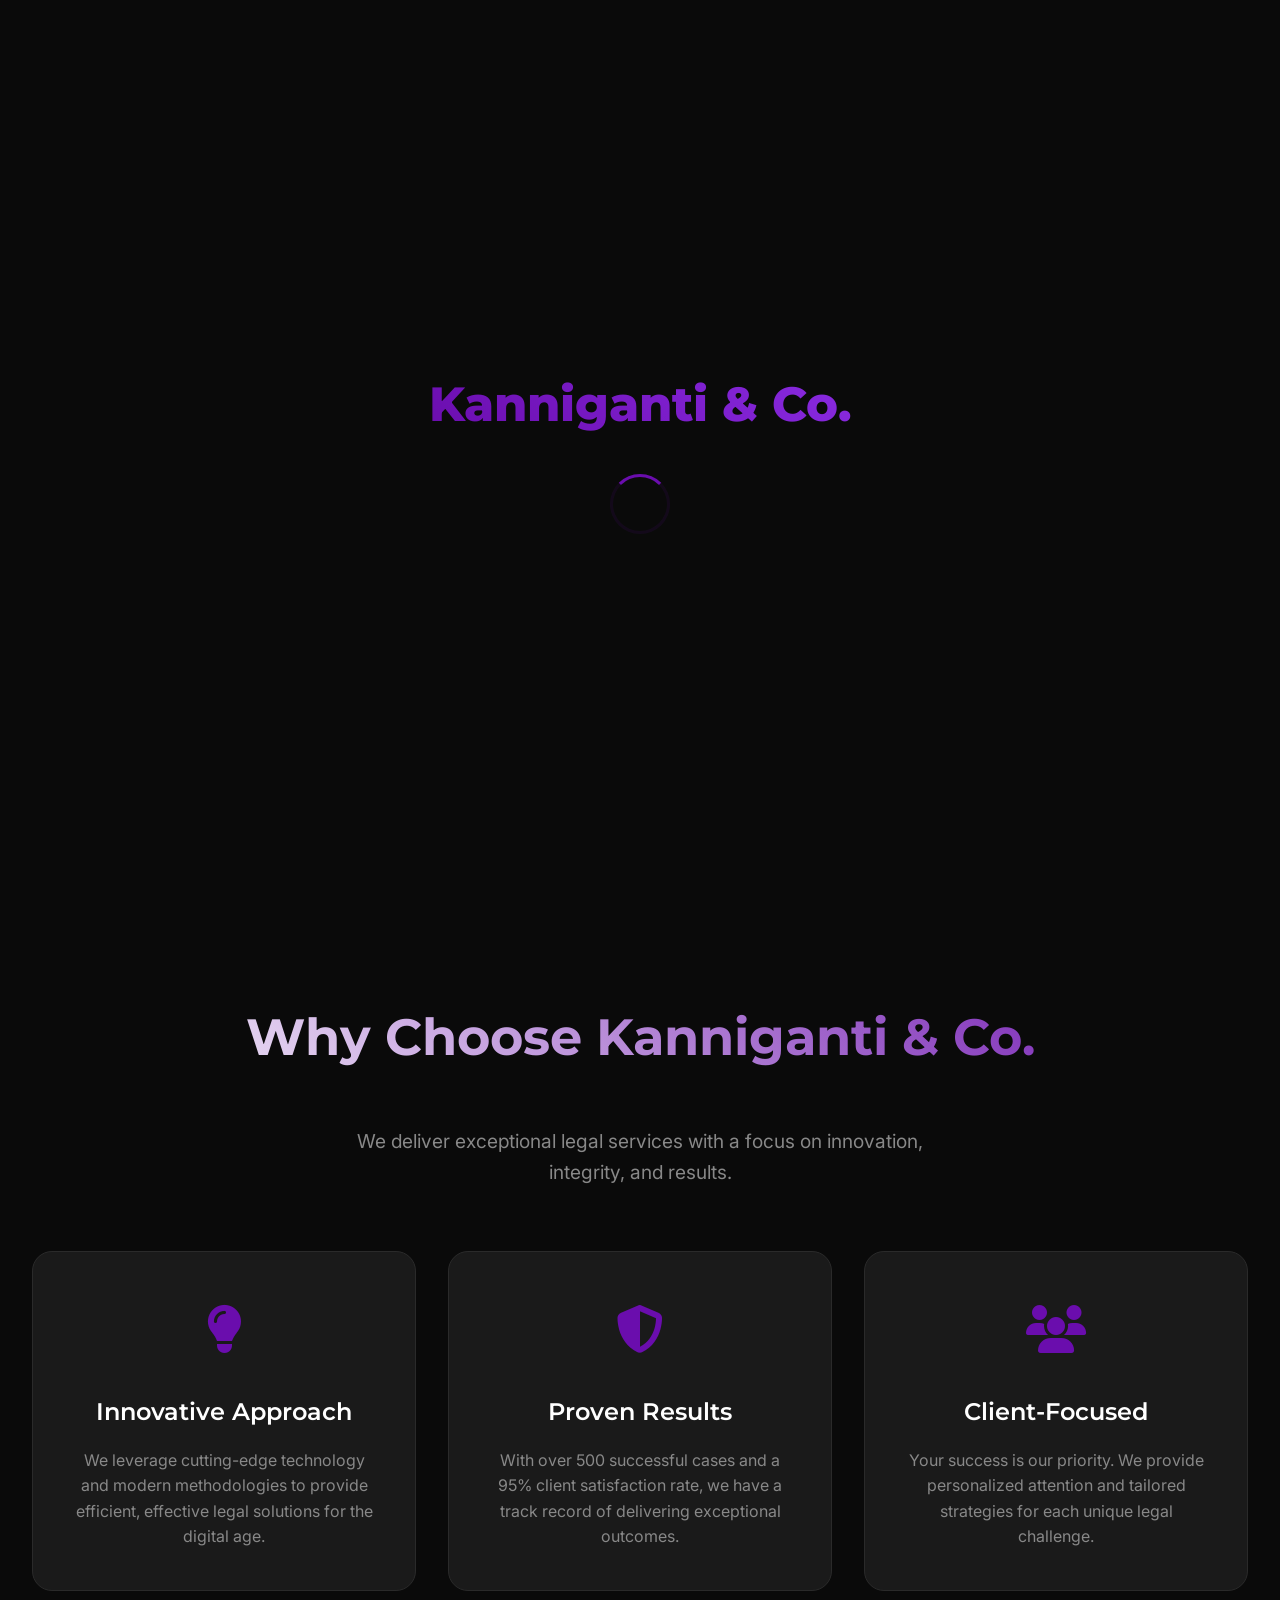
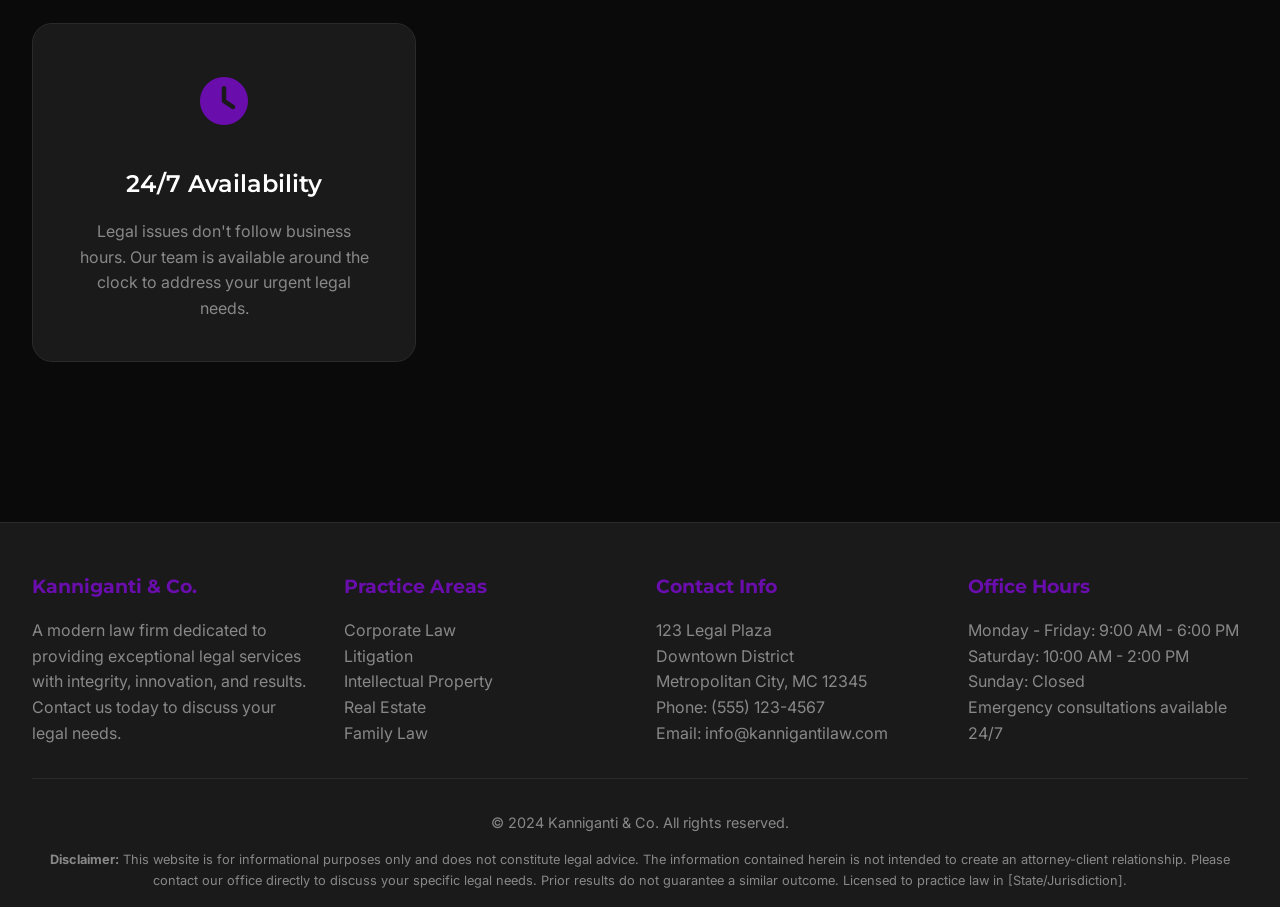
==== commit 0674ce53: "temp coomit" ====
--- a/index.html
+++ b/index.html
@@ -3,204 +3,1586 @@
 <head>
     <meta charset="UTF-8">
     <meta name="viewport" content="width=device-width, initial-scale=1.0">
-    <title>TweetBlog</title>
-    <link rel="stylesheet" href="style.css">
-    <link rel="stylesheet" href="https://cdnjs.cloudflare.com/ajax/libs/font-awesome/6.5.1/css/all.min.css" integrity="sha512-DTOQO9RWCH3ppGqcWaEA1BIZOC6xxalwEsw9c2QQeAIftl+Vegovlnee1c9QX4TctnWMn13TZye+giMm8e2LwA==" crossorigin="anonymous" referrerpolicy="no-referrer" />
+    <title>Kanniganti & Co. - Modern Law Firm</title>
+    
+    <!-- Google Fonts for modern typography -->
+    <link href="https://fonts.googleapis.com/css2?family=Montserrat:wght@300;400;500;600;700;800&family=Inter:wght@300;400;500;600&display=swap" rel="stylesheet">
+    
+    <!-- Font Awesome for icons -->
+    <link rel="stylesheet" href="https://cdnjs.cloudflare.com/ajax/libs/font-awesome/6.4.0/css/all.min.css">
+    
+    <style>
+        /* ===== CSS RESET & BASE STYLES ===== */
+        * {
+            margin: 0;
+            padding: 0;
+            box-sizing: border-box;
+        }
+
+        :root {
+            /* Color palette - Purple, White, Black theme */
+            --primary-purple: #6a0dad;
+            --secondary-purple: #8a2be2;
+            --light-purple: rgba(106, 13, 173, 0.1);
+            --white: #ffffff;
+            --black: #0a0a0a;
+            --dark-gray: #1a1a1a;
+            --medium-gray: #2a2a2a;
+            --light-gray: #888;
+            
+            /* Typography */
+            --font-headline: 'Montserrat', sans-serif;
+            --font-body: 'Inter', sans-serif;
+            
+            /* Animation timing */
+            --transition-smooth: all 0.4s cubic-bezier(0.4, 0, 0.2, 1);
+            --transition-fast: all 0.2s ease;
+        }
+
+        html {
+            scroll-behavior: smooth;
+        }
+
+        body {
+            font-family: var(--font-body);
+            background-color: var(--black);
+            color: var(--white);
+            line-height: 1.6;
+            overflow-x: hidden;
+        }
+
+        /* ===== PRELOADER ANIMATION ===== */
+        .preloader {
+            position: fixed;
+            top: 0;
+            left: 0;
+            width: 100%;
+            height: 100%;
+            background: var(--black);
+            display: flex;
+            justify-content: center;
+            align-items: center;
+            z-index: 10000;
+            transition: opacity 0.8s ease, visibility 0.8s ease;
+        }
+
+        .preloader.hidden {
+            opacity: 0;
+            visibility: hidden;
+        }
+
+        .preloader-content {
+            text-align: center;
+        }
+
+        .preloader-logo {
+            font-family: var(--font-headline);
+            font-size: 3rem;
+            font-weight: 800;
+            background: linear-gradient(45deg, var(--primary-purple), var(--secondary-purple));
+            -webkit-background-clip: text;
+            -webkit-text-fill-color: transparent;
+            background-clip: text;
+            margin-bottom: 2rem;
+            animation: pulse 2s infinite;
+        }
+
+        .preloader-spinner {
+            width: 60px;
+            height: 60px;
+            border: 3px solid var(--light-purple);
+            border-top: 3px solid var(--primary-purple);
+            border-radius: 50%;
+            animation: spin 1s linear infinite;
+            margin: 0 auto;
+        }
+
+        @keyframes spin {
+            0% { transform: rotate(0deg); }
+            100% { transform: rotate(360deg); }
+        }
+
+        @keyframes pulse {
+            0%, 100% { opacity: 1; }
+            50% { opacity: 0.7; }
+        }
+
+        /* ===== NAVIGATION BAR ===== */
+        .navbar {
+            position: fixed;
+            top: 0;
+            left: 0;
+            right: 0;
+            background: rgba(10, 10, 10, 0.95);
+            backdrop-filter: blur(20px);
+            border-bottom: 1px solid rgba(106, 13, 173, 0.2);
+            z-index: 1000;
+            padding: 1rem 0;
+            transform: translateY(-100%);
+            transition: transform 0.4s cubic-bezier(0.4, 0, 0.2, 1);
+        }
+
+        .navbar.visible {
+            transform: translateY(0);
+        }
+
+        .nav-container {
+            max-width: 1400px;
+            margin: 0 auto;
+            padding: 0 2rem;
+            display: flex;
+            justify-content: space-between;
+            align-items: center;
+        }
+
+        .nav-logo {
+            font-family: var(--font-headline);
+            font-size: 1.5rem;
+            font-weight: 700;
+            color: var(--white);
+            text-decoration: none;
+            background: linear-gradient(45deg, var(--primary-purple), var(--secondary-purple));
+            -webkit-background-clip: text;
+            -webkit-text-fill-color: transparent;
+            background-clip: text;
+        }
+
+        .nav-menu {
+            display: flex;
+            list-style: none;
+            gap: 2rem;
+            margin-left: auto;
+        }
+
+        .nav-item a {
+            color: var(--white);
+            text-decoration: none;
+            font-weight: 500;
+            transition: var(--transition-fast);
+            position: relative;
+            padding: 0.5rem 1rem;
+            border-radius: 25px;
+        }
+
+        .nav-item a:hover,
+        .nav-item a.active {
+            color: var(--primary-purple);
+            background: var(--light-purple);
+        }
+
+        /* Mobile menu toggle */
+        .mobile-toggle {
+            display: none;
+            flex-direction: column;
+            cursor: pointer;
+            gap: 4px;
+        }
+
+        .mobile-toggle span {
+            width: 25px;
+            height: 3px;
+            background: var(--white);
+            transition: var(--transition-fast);
+        }
+
+        /* ===== PAGE CONTAINER ===== */
+        .page {
+            display: none;
+            min-height: 100vh;
+        }
+
+        .page.active {
+            display: block;
+        }
+
+        /* ===== HERO SECTION ===== */
+        .hero {
+            position: relative;
+            height: 100vh;
+            display: flex;
+            align-items: center;
+            justify-content: center;
+            text-align: center;
+            overflow: hidden;
+        }
+
+        .hero-video {
+            position: absolute;
+            top: 0;
+            left: 0;
+            width: 100%;
+            height: 100%;
+            object-fit: cover;
+            z-index: -2;
+            opacity: 0.3;
+        }
+
+        .hero-overlay {
+            position: absolute;
+            top: 0;
+            left: 0;
+            width: 100%;
+            height: 100%;
+            background: linear-gradient(45deg, 
+                rgba(10, 10, 10, 0.8), 
+                rgba(106, 13, 173, 0.3));
+            z-index: -1;
+        }
+
+        .hero-content {
+            max-width: 800px;
+            padding: 0 2rem;
+            z-index: 1;
+            animation: fadeInUp 1.2s ease-out 0.5s both;
+        }
+
+        .hero-title {
+            font-family: var(--font-headline);
+            font-size: clamp(2.5rem, 6vw, 5rem);
+            font-weight: 800;
+            margin-bottom: 1.5rem;
+            background: linear-gradient(45deg, var(--white), var(--primary-purple));
+            -webkit-background-clip: text;
+            -webkit-text-fill-color: transparent;
+            background-clip: text;
+            line-height: 1.2;
+        }
+
+        .hero-subtitle {
+            font-size: 1.3rem;
+            margin-bottom: 2.5rem;
+            color: var(--light-gray);
+            max-width: 600px;
+            margin-left: auto;
+            margin-right: auto;
+        }
+
+        .cta-button {
+            display: inline-flex;
+            align-items: center;
+            gap: 0.5rem;
+            background: linear-gradient(45deg, var(--primary-purple), var(--secondary-purple));
+            color: var(--white);
+            padding: 1rem 2.5rem;
+            border: none;
+            border-radius: 50px;
+            font-size: 1.1rem;
+            font-weight: 600;
+            text-decoration: none;
+            cursor: pointer;
+            transition: var(--transition-smooth);
+            position: relative;
+            overflow: hidden;
+        }
+
+        .cta-button:hover {
+            transform: translateY(-3px);
+            box-shadow: 0 10px 30px rgba(106, 13, 173, 0.4);
+        }
+
+        .cta-button::before {
+            content: '';
+            position: absolute;
+            top: 0;
+            left: -100%;
+            width: 100%;
+            height: 100%;
+            background: linear-gradient(90deg, transparent, rgba(255,255,255,0.2), transparent);
+            transition: left 0.6s;
+        }
+
+        .cta-button:hover::before {
+            left: 100%;
+        }
+
+        @keyframes fadeInUp {
+            from {
+                opacity: 0;
+                transform: translateY(50px);
+            }
+            to {
+                opacity: 1;
+                transform: translateY(0);
+            }
+        }
+
+        /* ===== FLOWING BACKGROUND ELEMENTS ===== */
+        .bg-blob {
+            position: absolute;
+            border-radius: 50%;
+            background: var(--light-purple);
+            opacity: 0.1;
+            animation: float 6s ease-in-out infinite;
+        }
+
+        .bg-blob:nth-child(1) {
+            width: 300px;
+            height: 300px;
+            top: 20%;
+            left: 10%;
+            animation-delay: 0s;
+        }
+
+        .bg-blob:nth-child(2) {
+            width: 200px;
+            height: 200px;
+            top: 60%;
+            right: 15%;
+            animation-delay: 2s;
+        }
+
+        .bg-blob:nth-child(3) {
+            width: 150px;
+            height: 150px;
+            bottom: 20%;
+            left: 20%;
+            animation-delay: 4s;
+        }
+
+        @keyframes float {
+            0%, 100% {
+                transform: translateY(0) rotate(0deg);
+            }
+            33% {
+                transform: translateY(-20px) rotate(120deg);
+            }
+            66% {
+                transform: translateY(20px) rotate(240deg);
+            }
+        }
+
+        /* ===== SECTIONS ===== */
+        .section {
+            padding: 6rem 0;
+            position: relative;
+        }
+
+        .container {
+            max-width: 1400px;
+            margin: 0 auto;
+            padding: 0 2rem;
+        }
+
+        .section-title {
+            font-family: var(--font-headline);
+            font-size: clamp(2rem, 4vw, 3.5rem);
+            font-weight: 700;
+            text-align: center;
+            margin-bottom: 3rem;
+            background: linear-gradient(45deg, var(--white), var(--primary-purple));
+            -webkit-background-clip: text;
+            -webkit-text-fill-color: transparent;
+            background-clip: text;
+        }
+
+        .section-subtitle {
+            text-align: center;
+            font-size: 1.2rem;
+            color: var(--light-gray);
+            max-width: 600px;
+            margin: 0 auto 4rem;
+        }
+
+        /* ===== CARDS & GRID LAYOUTS ===== */
+        .cards-grid {
+            display: grid;
+            grid-template-columns: repeat(auto-fit, minmax(300px, 1fr));
+            gap: 2rem;
+            margin-top: 3rem;
+        }
+
+        .card {
+            background: var(--dark-gray);
+            border: 1px solid var(--medium-gray);
+            border-radius: 20px;
+            padding: 2.5rem;
+            text-align: center;
+            transition: var(--transition-smooth);
+            position: relative;
+            overflow: hidden;
+        }
+
+        .card::before {
+            content: '';
+            position: absolute;
+            top: 0;
+            left: 0;
+            right: 0;
+            height: 4px;
+            background: linear-gradient(45deg, var(--primary-purple), var(--secondary-purple));
+            transform: scaleX(0);
+            transition: transform 0.4s ease;
+        }
+
+        .card:hover::before {
+            transform: scaleX(1);
+        }
+
+        .card:hover {
+            transform: translateY(-10px);
+            border-color: var(--primary-purple);
+            box-shadow: 0 20px 40px rgba(106, 13, 173, 0.2);
+        }
+
+        .card-icon {
+            font-size: 3rem;
+            color: var(--primary-purple);
+            margin-bottom: 1.5rem;
+            transition: var(--transition-smooth);
+        }
+
+        .card:hover .card-icon {
+            transform: scale(1.1);
+        }
+
+        .card-title {
+            font-family: var(--font-headline);
+            font-size: 1.5rem;
+            font-weight: 600;
+            margin-bottom: 1rem;
+        }
+
+        .card-text {
+            color: var(--light-gray);
+            line-height: 1.6;
+        }
+
+        /* ===== TEAM GRID ===== */
+        .team-grid {
+            display: grid;
+            grid-template-columns: repeat(auto-fit, minmax(250px, 1fr));
+            gap: 2rem;
+            margin-top: 3rem;
+        }
+
+        .team-card {
+            background: var(--dark-gray);
+            border-radius: 20px;
+            padding: 2rem;
+            text-align: center;
+            transition: var(--transition-smooth);
+            border: 1px solid var(--medium-gray);
+        }
+
+        .team-card:hover {
+            transform: translateY(-10px);
+            border-color: var(--primary-purple);
+        }
+
+        .team-avatar {
+            width: 120px;
+            height: 120px;
+            border-radius: 50%;
+            background: linear-gradient(45deg, var(--primary-purple), var(--secondary-purple));
+            display: flex;
+            align-items: center;
+            justify-content: center;
+            margin: 0 auto 1.5rem;
+            font-size: 3rem;
+            color: var(--white);
+        }
+
+        .team-name {
+            font-family: var(--font-headline);
+            font-size: 1.3rem;
+            font-weight: 600;
+            margin-bottom: 0.5rem;
+        }
+
+        .team-role {
+            color: var(--primary-purple);
+            font-weight: 500;
+            margin-bottom: 1rem;
+        }
+
+        .team-bio {
+            color: var(--light-gray);
+            font-size: 0.9rem;
+        }
+
+        /* ===== ACCORDION FOR SERVICES ===== */
+        .accordion {
+            max-width: 800px;
+            margin: 0 auto;
+        }
+
+        .accordion-item {
+            background: var(--dark-gray);
+            border: 1px solid var(--medium-gray);
+            border-radius: 15px;
+            margin-bottom: 1rem;
+            overflow: hidden;
+            transition: var(--transition-smooth);
+        }
+
+        .accordion-item:hover {
+            border-color: var(--primary-purple);
+        }
+
+        .accordion-header {
+            padding: 1.5rem 2rem;
+            cursor: pointer;
+            display: flex;
+            justify-content: space-between;
+            align-items: center;
+            font-weight: 600;
+            font-size: 1.1rem;
+            transition: var(--transition-fast);
+        }
+
+        .accordion-header:hover {
+            background: var(--light-purple);
+        }
+
+        .accordion-icon {
+            color: var(--primary-purple);
+            transition: transform 0.3s ease;
+        }
+
+        .accordion-item.active .accordion-icon {
+            transform: rotate(180deg);
+        }
+
+        .accordion-content {
+            max-height: 0;
+            overflow: hidden;
+            transition: max-height 0.4s ease;
+        }
+
+        .accordion-item.active .accordion-content {
+            max-height: 200px;
+        }
+
+        .accordion-body {
+            padding: 0 2rem 1.5rem;
+            color: var(--light-gray);
+        }
+
+        /* ===== CONTACT FORM ===== */
+        .contact-form {
+            background: var(--dark-gray);
+            border: 1px solid var(--medium-gray);
+            border-radius: 20px;
+            padding: 3rem;
+            max-width: 600px;
+            margin: 0 auto;
+        }
+
+        .form-group {
+            margin-bottom: 2rem;
+            position: relative;
+        }
+
+        .form-input,
+        .form-textarea {
+            width: 100%;
+            padding: 1rem 1.5rem;
+            background: var(--black);
+            border: 2px solid var(--medium-gray);
+            border-radius: 12px;
+            color: var(--white);
+            font-size: 1rem;
+            transition: var(--transition-smooth);
+        }
+
+        .form-input:focus,
+        .form-textarea:focus {
+            outline: none;
+            border-color: var(--primary-purple);
+            box-shadow: 0 0 0 3px rgba(106, 13, 173, 0.1);
+        }
+
+        .form-label {
+            position: absolute;
+            top: 1rem;
+            left: 1.5rem;
+            color: var(--light-gray);
+            font-size: 1rem;
+            transition: var(--transition-smooth);
+            pointer-events: none;
+        }
+
+        .form-input:focus + .form-label,
+        .form-input:not(:placeholder-shown) + .form-label,
+        .form-textarea:focus + .form-label,
+        .form-textarea:not(:placeholder-shown) + .form-label {
+            top: -0.7rem;
+            left: 1rem;
+            font-size: 0.8rem;
+            color: var(--primary-purple);
+            background: var(--dark-gray);
+            padding: 0 0.5rem;
+        }
+
+        .submit-btn {
+            width: 100%;
+            background: linear-gradient(45deg, var(--primary-purple), var(--secondary-purple));
+            color: var(--white);
+            border: none;
+            padding: 1rem;
+            border-radius: 12px;
+            font-size: 1.1rem;
+            font-weight: 600;
+            cursor: pointer;
+            transition: var(--transition-smooth);
+        }
+
+        .submit-btn:hover {
+            transform: translateY(-2px);
+            box-shadow: 0 8px 25px rgba(106, 13, 173, 0.3);
+        }
+
+        /* ===== CONTACT INFO ===== */
+        .contact-info {
+            display: grid;
+            grid-template-columns: repeat(auto-fit, minmax(250px, 1fr));
+            gap: 2rem;
+            margin-bottom: 4rem;
+        }
+
+        .contact-item {
+            text-align: center;
+            padding: 2rem;
+            background: var(--dark-gray);
+            border-radius: 15px;
+            border: 1px solid var(--medium-gray);
+            transition: var(--transition-smooth);
+        }
+
+        .contact-item:hover {
+            border-color: var(--primary-purple);
+            transform: translateY(-5px);
+        }
+
+        .contact-item i {
+            font-size: 2.5rem;
+            color: var(--primary-purple);
+            margin-bottom: 1rem;
+        }
+
+        .contact-item h3 {
+            font-family: var(--font-headline);
+            font-size: 1.2rem;
+            margin-bottom: 0.5rem;
+        }
+
+        .contact-item p {
+            color: var(--light-gray);
+        }
+
+        /* ===== BLOG CARDS ===== */
+        .blog-grid {
+            display: grid;
+            grid-template-columns: repeat(auto-fit, minmax(350px, 1fr));
+            gap: 2rem;
+        }
+
+        .blog-card {
+            background: var(--dark-gray);
+            border: 1px solid var(--medium-gray);
+            border-radius: 20px;
+            overflow: hidden;
+            transition: var(--transition-smooth);
+        }
+
+        .blog-card:hover {
+            transform: translateY(-10px);
+            border-color: var(--primary-purple);
+            box-shadow: 0 20px 40px rgba(106, 13, 173, 0.2);
+        }
+
+        .blog-image {
+            width: 100%;
+            height: 200px;
+            background: linear-gradient(45deg, var(--primary-purple), var(--secondary-purple));
+            display: flex;
+            align-items: center;
+            justify-content: center;
+            color: var(--white);
+            font-size: 3rem;
+        }
+
+        .blog-content {
+            padding: 2rem;
+        }
+
+        .blog-date {
+            color: var(--primary-purple);
+            font-size: 0.9rem;
+            font-weight: 500;
+        }
+
+        .blog-title {
+            font-family: var(--font-headline);
+            font-size: 1.3rem;
+            font-weight: 600;
+            margin: 0.5rem 0 1rem;
+        }
+
+        .blog-excerpt {
+            color: var(--light-gray);
+            line-height: 1.6;
+            margin-bottom: 1.5rem;
+        }
+
+        .read-more {
+            color: var(--primary-purple);
+            text-decoration: none;
+            font-weight: 500;
+            transition: var(--transition-fast);
+        }
+
+        .read-more:hover {
+            color: var(--secondary-purple);
+        }
+
+        /* ===== FOOTER ===== */
+        .footer {
+            background: var(--dark-gray);
+            border-top: 1px solid var(--medium-gray);
+            padding: 3rem 0 1rem;
+            margin-top: 4rem;
+        }
+
+        .footer-content {
+            display: grid;
+            grid-template-columns: repeat(auto-fit, minmax(250px, 1fr));
+            gap: 2rem;
+            margin-bottom: 2rem;
+        }
+
+        .footer-section h3 {
+            font-family: var(--font-headline);
+            font-size: 1.2rem;
+            color: var(--primary-purple);
+            margin-bottom: 1rem;
+        }
+
+        .footer-section p,
+        .footer-section a {
+            color: var(--light-gray);
+            text-decoration: none;
+            line-height: 1.6;
+            transition: var(--transition-fast);
+        }
+
+        .footer-section a:hover {
+            color: var(--primary-purple);
+        }
+
+        .footer-bottom {
+            text-align: center;
+            padding-top: 2rem;
+            border-top: 1px solid var(--medium-gray);
+            color: var(--light-gray);
+            font-size: 0.9rem;
+        }
+
+        /* ===== RESPONSIVE DESIGN ===== */
+        @media (max-width: 768px) {
+            .nav-menu {
+                display: none;
+            }
+            
+            .mobile-toggle {
+                display: flex;
+            }
+            
+            .hero-title {
+                font-size: 2.5rem;
+            }
+            
+            .section {
+                padding: 4rem 0;
+            }
+            
+            .container {
+                padding: 0 1rem;
+            }
+            
+            .cards-grid {
+                grid-template-columns: 1fr;
+            }
+            
+            .contact-form {
+                padding: 2rem;
+            }
+        }
+    </style>
 </head>
+
 <body>
-    <div class="page-layout">
-        <!-- Sidebar -->
-        <div class="sidebar">
-            <div class="sidebar-logo">
-                <i class="fas fa-pen-fancy"></i>
+    <!-- ===== PRELOADER ===== -->
+    <div class="preloader" id="preloader">
+        <div class="preloader-content">
+            <div class="preloader-logo">Kanniganti & Co.</div>
+            <div class="preloader-spinner"></div>
+        </div>
+    </div>
+
+    <!-- ===== NAVIGATION BAR ===== -->
+    <nav class="navbar" id="navbar">
+        <div class="nav-container">
+            <a href="#" class="nav-logo">Kanniganti & Co.</a>
+            <ul class="nav-menu">
+                <li class="nav-item"><a href="#" class="nav-link active" data-page="home">Home</a></li>
+                <li class="nav-item"><a href="#" class="nav-link" data-page="about">About Us</a></li>
+                <li class="nav-item"><a href="#" class="nav-link" data-page="services">Practice Areas</a></li>
+                <li class="nav-item"><a href="#" class="nav-link" data-page="contact">Contact</a></li>
+                <li class="nav-item"><a href="#" class="nav-link" data-page="blog">Insights</a></li>
+            </ul>
+            <div class="mobile-toggle">
+                <span></span>
+                <span></span>
+                <span></span>
             </div>
-            
-            <div class="sidebar-nav">
-                <a href="#" class="sidebar-item active" data-section="profile">
-                    <i class="fas fa-user"></i>
-                    <span>Profile</span>
-                </a>
-                <a href="#" class="sidebar-item" data-section="home">
-                    <i class="fas fa-home"></i>
-                    <span>Home</span>
-                </a>
-                <a href="#" class="sidebar-item" data-section="about">
-                    <i class="fas fa-info-circle"></i>
-                    <span>About</span>
-                </a>
-                <a href="#" class="sidebar-item" data-section="socials">
-                    <i class="fas fa-share-nodes"></i>
-                    <span>Socials</span>
+        </div>
+    </nav>
+
+    <!-- ===== HOME PAGE ===== -->
+    <div class="page active" id="home-page">
+        <section class="hero">
+            <!-- Video background placeholder - using a CSS animation instead for demo -->
+            <div class="hero-video" style="background: linear-gradient(45deg, #1a1a1a, #2a1a3a); position: absolute; top: 0; left: 0; width: 100%; height: 100%; animation: wave 8s ease-in-out infinite;"></div>
+            <div class="hero-overlay"></div>
+            
+            <!-- Floating background elements -->
+            <div class="bg-blob"></div>
+            <div class="bg-blob"></div>
+            <div class="bg-blob"></div>
+            
+            <div class="hero-content">
+                <h1 class="hero-title">Legal Excellence Redefined</h1>
+                <p class="hero-subtitle">Innovative legal solutions with a modern approach. We combine cutting-edge technology with traditional legal expertise to deliver exceptional results for our clients.</p>
+                <a href="#" class="cta-button" data-page="contact">
+                    Get Started Today
+                    <i class="fas fa-arrow-right"></i>
                 </a>
             </div>
-            
-            <div class="sidebar-section">Tags</div>
-            <div class="tags-container" id="sidebar-tags">
-                <!-- Tags will be added dynamically here -->
+        </section>
+
+        <!-- Values Section -->
+        <section class="section">
+            <div class="container">
+                <h2 class="section-title">Why Choose Kanniganti & Co.</h2>
+                <p class="section-subtitle">We deliver exceptional legal services with a focus on innovation, integrity, and results.</p>
+                
+                <div class="cards-grid">
+                    <div class="card">
+                        <div class="card-icon"><i class="fas fa-lightbulb"></i></div>
+                        <h3 class="card-title">Innovative Approach</h3>
+                        <p class="card-text">We leverage cutting-edge technology and modern methodologies to provide efficient, effective legal solutions for the digital age.</p>
+                    </div>
+                    
+                    <div class="card">
+                        <div class="card-icon"><i class="fas fa-shield-alt"></i></div>
+                        <h3 class="card-title">Proven Results</h3>
+                        <p class="card-text">With over 500 successful cases and a 95% client satisfaction rate, we have a track record of delivering exceptional outcomes.</p>
+                    </div>
+                    
+                    <div class="card">
+                        <div class="card-icon"><i class="fas fa-users"></i></div>
+                        <h3 class="card-title">Client-Focused</h3>
+                        <p class="card-text">Your success is our priority. We provide personalized attention and tailored strategies for each unique legal challenge.</p>
+                    </div>
+                    
+                    <div class="card">
+                        <div class="card-icon"><i class="fas fa-clock"></i></div>
+                        <h3 class="card-title">24/7 Availability</h3>
+                        <p class="card-text">Legal issues don't follow business hours. Our team is available around the clock to address your urgent legal needs.</p>
+                    </div>
+                </div>
             </div>
-            
-            <button id="theme-toggle">
-                <i class="fas fa-moon"></i>
-                <span>Dark Mode</span>
-            </button>
-        </div>
-        
-        <!-- Main Content -->
-        <div class="main-content">
+        </section>
+    </div>
+
+    <!-- ===== ABOUT US PAGE ===== -->
+    <div class="page" id="about-page">
+        <section class="section" style="padding-top: 8rem;">
             <div class="container">
-                <!-- Header section (similar to Twitter header) -->
-                <header class="profile-header">
-                    <div class="banner">
-                        <img src="images/cover_image.jpg" alt="Banner Image" id="banner-image">
-                    </div>
-                    <div class="profile-info">
-                        <div class="profile-picture">
-                            <img src="images/profile_picture.jpg" alt="Profile Picture" id="profile-picture-img">
-                        </div>
-                        <div class="profile-details">
-                            <h1 class="name">Jeevan Kanniganti</h1>
-                            <p class="username">@jkanniganti</p>
-                            <p class="bio">First year law student. Sharing thoughts on law, geo-politics, and random stuff that intrests me.</p>
-                            <div class="stats">
-                                <div class="stat">
-                                    <span class="count" id="post-count">0</span>
-                                    <span class="label">Posts</span>
-                                </div>
-                                <div class="stat">
-                                    <span class="count">42</span>
-                                    <span class="label">Following</span>
-                                </div>
-                                <div class="stat">
-                                    <span class="count">128</span>
-                                    <span class="label">Followers</span>
-                                </div>
+                <h2 class="section-title">About Kanniganti & Co.</h2>
+                <p class="section-subtitle">A modern law firm built on traditional values of integrity, excellence, and client service.</p>
+                
+                <div style="max-width: 800px; margin: 0 auto 4rem; text-align: center;">
+                    <p style="font-size: 1.1rem; color: var(--light-gray); line-height: 1.8; margin-bottom: 2rem;">
+                        Founded in 2010, Kanniganti & Co. has grown from a small practice to one of the region's most respected law firms. Our team of experienced attorneys combines deep legal expertise with innovative approaches to deliver exceptional results for our clients.
+                    </p>
+                    <p style="font-size: 1.1rem; color: var(--light-gray); line-height: 1.8;">
+                        We believe that legal services should be accessible, transparent, and tailored to meet the unique needs of each client. Our commitment to excellence and innovation has earned us recognition as leaders in the legal community.
+                    </p>
+                </div>
+
+                <h3 class="section-title" style="font-size: 2rem; margin-bottom: 2rem;">Our Team</h3>
+                
+                <div class="team-grid">
+                    <div class="team-card">
+                        <div class="team-avatar">
+                            <i class="fas fa-user-tie"></i>
+                        </div>
+                        <h4 class="team-name">Jeevan Kanniganti</h4>
+                        <p class="team-role">Named Partner</p>
+                        <p class="team-bio">With over 20 years of experience in corporate law, Jeevan leads our firm with vision and expertise in complex business transactions.</p>
+                    </div>
+                    
+                    <div class="team-card">
+                        <div class="team-avatar">
+                            <i class="fas fa-female"></i>
+                        </div>
+                        <h4 class="team-name">Izel Hannah Inja</h4>
+                        <p class="team-role">Senior Partner</p>
+                        <p class="team-bio">A litigation specialist with a passion for justice, Izel has successfully represented clients in high-profile civil and criminal cases.</p>
+                    </div>
+                    
+                    <div class="team-card">
+                        <div class="team-avatar">
+                            <i class="fas fa-male"></i>
+                        </div>
+                        <h4 class="team-name">Jia Jain</h4>
+                        <p class="team-role">Senior Partner</p>
+                        <p class="team-bio">Jia specializes in intellectual property law and has helped numerous startups and established companies protect their innovations.</p>
+                    </div>
+                    
+                    <div class="team-card">
+                        <div class="team-avatar">
+                            <i class="fas fa-user"></i>
+                        </div>
+                        <h4 class="team-name">Girish Aradhya</h4>
+                        <p class="team-role">Senior Advocate</p>
+                        <p class="team-bio">Girish brings extensive experience in civil litigation and has successfully handled complex legal matters for our clients.</p>
+                    </div>
+                    
+                    <div class="team-card">
+                        <div class="team-avatar">
+                            <i class="fas fa-user-tie"></i>
+                        </div>
+                        <h4 class="team-name">Ganga Mohith</h4>
+                        <p class="team-role">Senior Advocate</p>
+                        <p class="team-bio">Ganga specializes in commercial law and provides strategic legal counsel to businesses of all sizes.</p>
+                    </div>
+                    
+                    <div class="team-card">
+                        <div class="team-avatar">
+                            <i class="fas fa-female"></i>
+                        </div>
+                        <h4 class="team-name">Hrushitha Vandanapu</h4>
+                        <p class="team-role">Family Law Attorney</p>
+                        <p class="team-bio">Hrushitha brings compassion and expertise to family law matters, helping clients navigate difficult personal legal challenges.</p>
+                    </div>
+                    
+                    <div class="team-card">
+                        <div class="team-avatar">
+                            <i class="fas fa-handshake"></i>
+                        </div>
+                        <h4 class="team-name">Charan Chittipeddi</h4>
+                        <p class="team-role">M & A Attorney</p>
+                        <p class="team-bio">Charan specializes in mergers and acquisitions, providing expert guidance on complex corporate transactions and deal structuring.</p>
+                    </div>
+                </div>
+            </div>
+        </section>
+    </div>
+
+    <!-- ===== PRACTICE AREAS PAGE ===== -->
+    <div class="page" id="services-page">
+        <section class="section" style="padding-top: 8rem;">
+            <div class="container">
+                <h2 class="section-title">Practice Areas</h2>
+                <p class="section-subtitle">Comprehensive legal services tailored to meet your unique needs across multiple practice areas.</p>
+                
+                <div class="accordion">
+                    <div class="accordion-item">
+                        <div class="accordion-header">
+                            <span><i class="fas fa-building" style="margin-right: 1rem; color: var(--primary-purple);"></i>Corporate Law</span>
+                            <i class="fas fa-chevron-down accordion-icon"></i>
+                        </div>
+                        <div class="accordion-content">
+                            <div class="accordion-body">
+                                <p>Comprehensive corporate legal services including mergers & acquisitions, corporate governance, securities law, and business formation. We help businesses navigate complex regulatory environments and strategic transactions.</p>
                             </div>
                         </div>
                     </div>
-                </header>
-
-                <!-- Main content with posts/tweets -->
-                <main class="content">
-                    <div class="tabs">
-                        <button class="tab active" data-tab="posts">Posts</button>
-                        <button class="tab" data-tab="about">About</button>
-                        <button class="tab" data-tab="socials">Socials</button>
-                    </div>
-                    
-                    <!-- Posts Tab Content -->
-                    <div class="tab-content active" id="posts-tab">
-                        <div class="posts-container" id="posts-container">
-                            <!-- Posts will be dynamically inserted here by JavaScript -->
-                            <div class="loading-spinner">
-                                <i class="fas fa-spinner fa-spin"></i>
-                                <p>Loading posts...</p>
+                    
+                    <div class="accordion-item">
+                        <div class="accordion-header">
+                            <span><i class="fas fa-gavel" style="margin-right: 1rem; color: var(--primary-purple);"></i>Litigation</span>
+                            <i class="fas fa-chevron-down accordion-icon"></i>
+                        </div>
+                        <div class="accordion-content">
+                            <div class="accordion-body">
+                                <p>Expert representation in civil and commercial litigation, including contract disputes, employment law, personal injury claims, and appellate matters. Our trial attorneys have a proven track record in courtroom advocacy.</p>
                             </div>
                         </div>
                     </div>
                     
-                    <!-- About Tab Content -->
-                    <div class="tab-content" id="about-tab">
-                        <div class="about-content">
-                            <h2>About Me</h2>
-                            <p>I'm a first-year law student at Woxsen University Law School with a passion for Criminal law and Quant finance.</p>
-                            
-                            <h3>Education</h3>
-                            <div class="about-item">
-                                <div class="about-item-icon">
-                                    <i class="fas fa-graduation-cap"></i>
-                                </div>
-                                <div class="about-item-content">
-                                    <h4>J.D. Candidate</h4>
-                                    <p>Woxsen University Law School</p>
-                                    <p class="about-date">2025 - Present</p>
-                                </div>
+                    <div class="accordion-item">
+                        <div class="accordion-header">
+                            <span><i class="fas fa-lightbulb" style="margin-right: 1rem; color: var(--primary-purple);"></i>Intellectual Property</span>
+                            <i class="fas fa-chevron-down accordion-icon"></i>
+                        </div>
+                        <div class="accordion-content">
+                            <div class="accordion-body">
+                                <p>Complete IP protection services including patent prosecution, trademark registration, copyright matters, and IP litigation. We help innovators and businesses protect their valuable intellectual assets.</p>
                             </div>
-                            <div class="about-item">
-                                <div class="about-item-icon">
-                                    <i class="fas fa-university"></i>
-                                </div>
-                                <div class="about-item-content">
-                                    <h4>Matric Exam Distinction Student</h4>
-                                    <p>Central Board of Secondary Education </p>
-                                    <p class="about-date">2020 - 2022</p>
-                                </div>
+                        </div>
+                    </div>
+                    
+                    <div class="accordion-item">
+                        <div class="accordion-header">
+                            <span><i class="fas fa-home" style="margin-right: 1rem; color: var(--primary-purple);"></i>Real Estate</span>
+                            <i class="fas fa-chevron-down accordion-icon"></i>
+                        </div>
+                        <div class="accordion-content">
+                            <div class="accordion-body">
+                                <p>Full-service real estate law including residential and commercial transactions, development projects, zoning issues, and real estate litigation. We ensure smooth property transactions and resolve disputes efficiently.</p>
                             </div>
-                            
-                            <h3>Interests</h3>
-                            <div class="interests">
-                                <span class="interest-tag">Criminal Law</span>
-                                <span class="interest-tag">Philosophy</span>
-                                <span class="interest-tag">Reading</span>
-                                <span class="interest-tag">Religion</span>
-                                <span class="interest-tag">Legal Writing</span>
-                                <span class="interest-tag">Debate</span>
-                                <span class="interest-tag">Politics</span>
-                                <span class="interest-tag">Qunat Finance</span>
-                                <span class="interest-tag">Formula 1</span>
-                                <span class="interest-tag">Music</span>
-                                <span class="interest-tag">Technology</span>
-                                <span class="interest-tag">Programming</span>
+                        </div>
+                    </div>
+                    
+                    <div class="accordion-item">
+                        <div class="accordion-header">
+                            <span><i class="fas fa-heart" style="margin-right: 1rem; color: var(--primary-purple);"></i>Family Law</span>
+                            <i class="fas fa-chevron-down accordion-icon"></i>
+                        </div>
+                        <div class="accordion-content">
+                            <div class="accordion-body">
+                                <p>Compassionate family law services including divorce, child custody, adoption, and domestic relations matters. We provide sensitive yet effective representation during life's most challenging transitions.</p>
                             </div>
-                            
-                            <h3>Current Courses</h3>
-                            <ul class="courses-list">
-                                <li>Civil Procedure</li>
-                                <li>Contracts</li>
-                                <li>Criminal Law</li>
-                                <li>Legal Research & Writing</li>
-                                <li>Torts</li>
-                            </ul>
-                        </div>
-                    </div>
-                    
-                    <!-- Socials Tab Content -->
-                    <div class="tab-content" id="socials-tab">
-                        <div class="socials-content">
-                            <h2>Connect With Me</h2>
-                            <p>Follow me on these platforms to stay updated with my law school journey!</p>
-                            
-                            <div class="social-links">
-                                <a href="https://www.linkedin.com/in/jkanniganti/" class="social-link">
-                                    <i class="fab fa-linkedin"></i>
-                                    <span>LinkedIn</span>
-                                    <p>Connect professionally</p>
-                                </a>
-                                <a href="https://x.com/purplepeterpant" class="social-link">
-                                    <i class="fab fa-twitter"></i>
-                                    <span>Twitter / X</span>
-                                    <p>Daily law school updates</p>
-                                </a>
-                                <a href="https://www.instagram.com/jeevankanniganti/" class="social-link">
-                                    <i class="fab fa-instagram"></i>
-                                    <span>Instagram</span>
-                                    <p>Behind the scenes of law school</p>
-                                </a>
-                                <a href="https://github.com/GvanKann" class="social-link">
-                                    <i class="fab fa-github"></i>
-                                    <span>GitHub</span>
-                                    <p>Legal tech projects</p>
-                                </a>
-                                <a href="#" class="social-link">
-                                    <i class="fas fa-podcast"></i>
-                                    <span>My Podcast</span>
-                                    <p>"Law School Diaries"</p>
-                                </a>
+                        </div>
+                    </div>
+                    
+                    <div class="accordion-item">
+                        <div class="accordion-header">
+                            <span><i class="fas fa-shield-alt" style="margin-right: 1rem; color: var(--primary-purple);"></i>Criminal Defense</span>
+                            <i class="fas fa-chevron-down accordion-icon"></i>
+                        </div>
+                        <div class="accordion-content">
+                            <div class="accordion-body">
+                                <p>Aggressive criminal defense representation for white-collar crimes, DUI, drug offenses, and all criminal matters. We protect your rights and fight for the best possible outcome in your case.</p>
                             </div>
                         </div>
                     </div>
-                </main>
+                </div>
+            </div>
+        </section>
+    </div>
+
+    <!-- ===== CONTACT PAGE ===== -->
+    <div class="page" id="contact-page">
+        <section class="section" style="padding-top: 8rem;">
+            <div class="container">
+                <h2 class="section-title">Contact Us</h2>
+                <p class="section-subtitle">Ready to discuss your legal needs? Get in touch with our experienced team today.</p>
+                
+                <div class="contact-info">
+                    <div class="contact-item">
+                        <i class="fas fa-map-marker-alt"></i>
+                        <h3>Office Location</h3>
+                        <p>123 Legal Plaza<br>Downtown District<br>Metropolitan City, MC 12345</p>
+                    </div>
+                    
+                    <div class="contact-item">
+                        <i class="fas fa-phone"></i>
+                        <h3>Phone</h3>
+                        <p>Main: (555) 123-4567<br>Emergency: (555) 987-6543</p>
+                    </div>
+                    
+                    <div class="contact-item">
+                        <i class="fas fa-envelope"></i>
+                        <h3>Email</h3>
+                        <p>info@kannigantilaw.com<br>consultation@kannigantilaw.com</p>
+                    </div>
+                    
+                    <div class="contact-item">
+                        <i class="fas fa-clock"></i>
+                        <h3>Hours</h3>
+                        <p>Mon-Fri: 9:00 AM - 6:00 PM<br>Sat: 10:00 AM - 2:00 PM<br>Emergency: 24/7</p>
+                    </div>
+                </div>
+
+                <form class="contact-form" id="contactForm">
+                    <div class="form-group">
+                        <input type="text" class="form-input" placeholder=" " required>
+                        <label class="form-label">Full Name</label>
+                    </div>
+                    
+                    <div class="form-group">
+                        <input type="email" class="form-input" placeholder=" " required>
+                        <label class="form-label">Email Address</label>
+                    </div>
+                    
+                    <div class="form-group">
+                        <input type="tel" class="form-input" placeholder=" ">
+                        <label class="form-label">Phone Number</label>
+                    </div>
+                    
+                    <div class="form-group">
+                        <input type="text" class="form-input" placeholder=" ">
+                        <label class="form-label">Legal Matter Type</label>
+                    </div>
+                    
+                    <div class="form-group">
+                        <textarea class="form-textarea" rows="5" placeholder=" " required></textarea>
+                        <label class="form-label">Message</label>
+                    </div>
+                    
+                    <button type="submit" class="submit-btn">Send Message</button>
+                </form>
+
+                <!-- Placeholder Map -->
+                <div style="margin-top: 4rem; text-align: center;">
+                    <div style="width: 100%; height: 300px; background: var(--dark-gray); border: 2px solid var(--medium-gray); border-radius: 15px; display: flex; align-items: center; justify-content: center; color: var(--light-gray);">
+                        <div>
+                            <i class="fas fa-map" style="font-size: 3rem; color: var(--primary-purple); margin-bottom: 1rem;"></i>
+                            <p>Interactive Map Placeholder</p>
+                            <p style="font-size: 0.9rem;">123 Legal Plaza, Downtown District</p>
+                        </div>
+                    </div>
+                </div>
+            </div>
+        </section>
+    </div>
+
+    <!-- ===== BLOG/INSIGHTS PAGE ===== -->
+    <div class="page" id="blog-page">
+        <section class="section" style="padding-top: 8rem;">
+            <div class="container">
+                <h2 class="section-title">Legal Insights & News</h2>
+                <p class="section-subtitle">Stay informed with the latest legal developments, insights, and expert analysis from our team.</p>
+                
+                <div class="blog-grid">
+                    <article class="blog-card">
+                        <div class="blog-image">
+                            <i class="fas fa-passport"></i>
+                        </div>
+                        <div class="blog-content">
+                            <p class="blog-date">September 1, 2025</p>
+                            <h3 class="blog-title">Immigration and Foreigners Act, 2025: A New Era of Border Security</h3>
+                            <p class="blog-excerpt">The new Immigration and Foreigners Act, 2025, which came into force on September 1, 2025, replaces four colonial-era immigration laws and introduces stringent penalties for forged travel documents and other violations, aiming to reinforce border security and immigration control.</p>
+                            <a href="#" class="read-more">Read More →</a>
+                        </div>
+                    </article>
+                    
+                    <article class="blog-card">
+                        <div class="blog-image">
+                            <i class="fas fa-calculator"></i>
+                        </div>
+                        <div class="blog-content">
+                            <p class="blog-date">April 1, 2026</p>
+                            <h3 class="blog-title">Income-tax Act, 2025: Modernizing Direct Taxation</h3>
+                            <p class="blog-excerpt">The new Income-tax Act, 2025, passed by both houses of Parliament in mid-August 2025 and receiving Presidential assent on August 21, 2025, modernizes direct taxation by replacing the 1961 Act, simplifies compliance, and introduces a unified "Tax Year" concept effective from April 1, 2026.</p>
+                            <a href="#" class="read-more">Read More →</a>
+                        </div>
+                    </article>
+                    
+                    <article class="blog-card">
+                        <div class="blog-image">
+                            <i class="fas fa-trophy"></i>
+                        </div>
+                        <div class="blog-content">
+                            <p class="blog-date">August 2025</p>
+                            <h3 class="blog-title">National Sports Governance Act, 2025: Transforming Sports Administration</h3>
+                            <p class="blog-excerpt">The National Sports Governance Act, 2025, passed by both houses of Parliament in August 2025, establishes a statutory structure for the governance of sports bodies, embeds ethical codes, dispute resolution mechanisms, and aligns with Olympic and Paralympic frameworks.</p>
+                            <a href="#" class="read-more">Read More →</a>
+                        </div>
+                    </article>
+                    
+                    <article class="blog-card">
+                        <div class="blog-image">
+                            <i class="fas fa-mountain"></i>
+                        </div>
+                        <div class="blog-content">
+                            <p class="blog-date">August 21, 2025</p>
+                            <h3 class="blog-title">Mines and Minerals Amendment Act, 2025: Strengthening Critical Mineral Strategy</h3>
+                            <p class="blog-excerpt">The Mines and Minerals (Development and Regulation) Amendment Act, 2025, receiving Presidential assent on August 21, 2025, introduces mineral exchanges, allows limited lease extensions (up to 10–30%), expands the mandate of the National Mineral Exploration and Development Trust, and strengthens critical mineral strategy.</p>
+                            <a href="#" class="read-more">Read More →</a>
+                        </div>
+                    </article>
+                    
+                    <article class="blog-card">
+                        <div class="blog-image">
+                            <i class="fas fa-gamepad"></i>
+                        </div>
+                        <div class="blog-content">
+                            <p class="blog-date">August 21, 2025</p>
+                            <h3 class="blog-title">Online Gaming Bill, 2025: Regulating the Digital Gaming Landscape</h3>
+                            <p class="blog-excerpt">The Promotion and Regulation of Online Gaming Bill, 2025, passed by Lok Sabha on August 20 and Rajya Sabha on August 21, 2025, categorizes games into e-sports, educational/social games, and money-based games, with e-sports encouraged and betting-based games banned, imposing fines up to ₹1 crore and jail up to three years.</p>
+                            <a href="#" class="read-more">Read More →</a>
+                        </div>
+                    </article>
+                    
+                    <article class="blog-card">
+                        <div class="blog-image">
+                            <i class="fas fa-ship"></i>
+                        </div>
+                        <div class="blog-content">
+                            <p class="blog-date">August 11, 2025</p>
+                            <h3 class="blog-title">Carriage of Goods by Sea Act, 2025: Modernizing Maritime Transport</h3>
+                            <p class="blog-excerpt">The Carriage of Goods by Sea Act, 2025, passed by Lok Sabha on March 28, 2025, and Rajya Sabha on August 11, 2025, replaces the 1925 law, updates the legal framework for maritime cargo transport to align with Hague–Visby and Hamburg Rules, and addresses multimodal transport concerns.</p>
+                            <a href="#" class="read-more">Read More →</a>
+                        </div>
+                    </article>
+                </div>
+            </div>
+        </section>
+    </div>
+
+    <!-- ===== FOOTER ===== -->
+    <footer class="footer">
+        <div class="container">
+            <div class="footer-content">
+                <div class="footer-section">
+                    <h3>Kanniganti & Co.</h3>
+                    <p>A modern law firm dedicated to providing exceptional legal services with integrity, innovation, and results. Contact us today to discuss your legal needs.</p>
+                </div>
+                
+                <div class="footer-section">
+                    <h3>Practice Areas</h3>
+                    <p><a href="#">Corporate Law</a></p>
+                    <p><a href="#">Litigation</a></p>
+                    <p><a href="#">Intellectual Property</a></p>
+                    <p><a href="#">Real Estate</a></p>
+                    <p><a href="#">Family Law</a></p>
+                </div>
+                
+                <div class="footer-section">
+                    <h3>Contact Info</h3>
+                    <p>123 Legal Plaza<br>Downtown District<br>Metropolitan City, MC 12345</p>
+                    <p>Phone: (555) 123-4567</p>
+                    <p>Email: info@kannigantilaw.com</p>
+                </div>
+                
+                <div class="footer-section">
+                    <h3>Office Hours</h3>
+                    <p>Monday - Friday: 9:00 AM - 6:00 PM</p>
+                    <p>Saturday: 10:00 AM - 2:00 PM</p>
+                    <p>Sunday: Closed</p>
+                    <p>Emergency consultations available 24/7</p>
+                </div>
+            </div>
+            
+            <div class="footer-bottom">
+                <p>&copy; 2024 Kanniganti & Co. All rights reserved.</p>
+                <p style="margin-top: 1rem; font-size: 0.8rem;">
+                    <strong>Disclaimer:</strong> This website is for informational purposes only and does not constitute legal advice. 
+                    The information contained herein is not intended to create an attorney-client relationship. 
+                    Please contact our office directly to discuss your specific legal needs. 
+                    Prior results do not guarantee a similar outcome. 
+                    Licensed to practice law in [State/Jurisdiction].
+                </p>
             </div>
         </div>
-    </div>
-
-    <!-- Modal for displaying full post content -->
-    <div id="post-modal" class="modal">
-        <div class="modal-content">
-            <span class="close-button">&times;</span>
-            <div id="full-post-content"></div>
-        </div>
-    </div>
-
-    <script src="app.js"></script>
+    </footer>
+
+    <script>
+        // ===== JAVASCRIPT FOR INTERACTIVITY =====
+        
+        // Wait for DOM to be fully loaded
+        document.addEventListener('DOMContentLoaded', function() {
+            
+            // ===== PRELOADER ANIMATION =====
+            const preloader = document.getElementById('preloader');
+            
+            // Hide preloader after page loads
+            window.addEventListener('load', function() {
+                setTimeout(() => {
+                    preloader.classList.add('hidden');
+                }, 1500); // Show preloader for 1.5 seconds
+            });
+            
+            // ===== NAVBAR SCROLL BEHAVIOR =====
+            const navbar = document.getElementById('navbar');
+            
+            // Show navbar immediately when page loads
+            navbar.classList.add('visible');
+            
+            // Add scroll effect for navbar background opacity
+            function updateNavbar() {
+                const scrollTop = window.pageYOffset || document.documentElement.scrollTop;
+                
+                // Change navbar background opacity based on scroll position
+                if (scrollTop > 50) {
+                    navbar.style.background = 'rgba(10, 10, 10, 0.98)';
+                    navbar.style.borderBottomColor = 'rgba(106, 13, 173, 0.4)';
+                } else {
+                    navbar.style.background = 'rgba(10, 10, 10, 0.95)';
+                    navbar.style.borderBottomColor = 'rgba(106, 13, 173, 0.2)';
+                }
+            }
+            
+            window.addEventListener('scroll', function() {
+                requestAnimationFrame(updateNavbar);
+            });
+            
+            // ===== PAGE NAVIGATION SYSTEM =====
+            const navLinks = document.querySelectorAll('.nav-link');
+            const pages = document.querySelectorAll('.page');
+            
+            // Function to show specific page
+            function showPage(pageId) {
+                // Hide all pages
+                pages.forEach(page => {
+                    page.classList.remove('active');
+                });
+                
+                // Show selected page
+                const targetPage = document.getElementById(pageId + '-page');
+                if (targetPage) {
+                    targetPage.classList.add('active');
+                }
+                
+                // Update active nav link
+                navLinks.forEach(link => {
+                    link.classList.remove('active');
+                });
+                
+                const activeLink = document.querySelector(`[data-page="${pageId}"]`);
+                if (activeLink) {
+                    activeLink.classList.add('active');
+                }
+                
+                // Smooth scroll to top
+                window.scrollTo({
+                    top: 0,
+                    behavior: 'smooth'
+                });
+            }
+            
+            // Add click event listeners to nav links
+            navLinks.forEach(link => {
+                link.addEventListener('click', function(e) {
+                    e.preventDefault();
+                    const pageId = this.getAttribute('data-page');
+                    showPage(pageId);
+                });
+            });
+            
+            // Handle CTA button navigation
+            document.addEventListener('click', function(e) {
+                if (e.target.classList.contains('cta-button') && e.target.hasAttribute('data-page')) {
+                    e.preventDefault();
+                    const pageId = e.target.getAttribute('data-page');
+                    showPage(pageId);
+                }
+            });
+            
+            // ===== ACCORDION FUNCTIONALITY =====
+            const accordionItems = document.querySelectorAll('.accordion-item');
+            
+            accordionItems.forEach(item => {
+                const header = item.querySelector('.accordion-header');
+                const content = item.querySelector('.accordion-content');
+                
+                header.addEventListener('click', function() {
+                    const isActive = item.classList.contains('active');
+                    
+                    // Close all accordion items
+                    accordionItems.forEach(otherItem => {
+                        otherItem.classList.remove('active');
+                    });
+                    
+                    // Toggle current item
+                    if (!isActive) {
+                        item.classList.add('active');
+                    }
+                });
+            });
+            
+            // ===== CONTACT FORM HANDLING =====
+            const contactForm = document.getElementById('contactForm');
+            
+            if (contactForm) {
+                contactForm.addEventListener('submit', function(e) {
+                    e.preventDefault();
+                    
+                    // Get form button
+                    const submitBtn = this.querySelector('.submit-btn');
+                    const originalText = submitBtn.textContent;
+                    
+                    // Show loading state
+                    submitBtn.textContent = 'Sending...';
+                    submitBtn.style.background = 'var(--light-gray)';
+                    submitBtn.disabled = true;
+                    
+                    // Simulate form submission
+                    setTimeout(() => {
+                        // Show success message
+                        submitBtn.textContent = 'Message Sent!';
+                        submitBtn.style.background = 'linear-gradient(45deg, #28a745, #20c997)';
+                        
+                        // Reset form
+                        this.reset();
+                        
+                        // Reset button after 3 seconds
+                        setTimeout(() => {
+                            submitBtn.textContent = originalText;
+                            submitBtn.style.background = 'linear-gradient(45deg, var(--primary-purple), var(--secondary-purple))';
+                            submitBtn.disabled = false;
+                        }, 3000);
+                    }, 1500);
+                });
+            }
+            
+            // ===== SMOOTH SCROLL ENHANCEMENTS =====
+            // Add intersection observer for scroll animations
+            const observerOptions = {
+                threshold: 0.1,
+                rootMargin: '0px 0px -50px 0px'
+            };
+            
+            const observer = new IntersectionObserver(function(entries) {
+                entries.forEach(entry => {
+                    if (entry.isIntersecting) {
+                        entry.target.style.opacity = '1';
+                        entry.target.style.transform = 'translateY(0)';
+                    }
+                });
+            }, observerOptions);
+            
+            // Observe cards and sections for scroll animations
+            const animatedElements = document.querySelectorAll('.card, .team-card, .blog-card, .contact-item');
+            
+            animatedElements.forEach(el => {
+                el.style.opacity = '0';
+                el.style.transform = 'translateY(30px)';
+                el.style.transition = 'opacity 0.6s ease, transform 0.6s ease';
+                observer.observe(el);
+            });
+            
+            // ===== WAVE ANIMATION FOR HERO BACKGROUND =====
+            const heroVideo = document.querySelector('.hero-video');
+            if (heroVideo) {
+                // Create animated wave effect using CSS custom properties
+                let waveOffset = 0;
+                
+                function animateWave() {
+                    waveOffset += 0.02;
+                    const wave1 = Math.sin(waveOffset) * 20;
+                    const wave2 = Math.cos(waveOffset * 0.7) * 15;
+                    
+                    heroVideo.style.transform = `translateY(${wave1}px) translateX(${wave2}px) scale(1.05)`;
+                    requestAnimationFrame(animateWave);
+                }
+                
+                animateWave();
+            }
+            
+            // ===== MOBILE RESPONSIVENESS =====
+            const mobileToggle = document.querySelector('.mobile-toggle');
+            const navMenu = document.querySelector('.nav-menu');
+            
+            if (mobileToggle) {
+                mobileToggle.addEventListener('click', function() {
+                    navMenu.classList.toggle('active');
+                    this.classList.toggle('active');
+                });
+            }
+            
+            // Close mobile menu when clicking nav links
+            navLinks.forEach(link => {
+                link.addEventListener('click', function() {
+                    if (navMenu.classList.contains('active')) {
+                        navMenu.classList.remove('active');
+                        mobileToggle.classList.remove('active');
+                    }
+                });
+            });
+            
+            // ===== ADDITIONAL HOVER EFFECTS =====
+            // Add ripple effect to buttons
+            function createRipple(event) {
+                const button = event.currentTarget;
+                const circle = document.createElement('span');
+                const diameter = Math.max(button.clientWidth, button.clientHeight);
+                const radius = diameter / 2;
+                
+                circle.style.width = circle.style.height = `${diameter}px`;
+                circle.style.left = `${event.clientX - button.offsetLeft - radius}px`;
+                circle.style.top = `${event.clientY - button.offsetTop - radius}px`;
+                circle.classList.add('ripple');
+                
+                const ripple = button.getElementsByClassName('ripple')[0];
+                if (ripple) {
+                    ripple.remove();
+                }
+                
+                button.appendChild(circle);
+            }
+            
+            // Apply ripple effect to buttons
+            const buttons = document.querySelectorAll('.cta-button, .submit-btn');
+            buttons.forEach(button => {
+                button.addEventListener('click', createRipple);
+            });
+            
+        });
+        
+        // ===== CSS FOR WAVE ANIMATION =====
+        const waveKeyframes = `
+            @keyframes wave {
+                0%, 100% {
+                    background-position: 0% 50%;
+                }
+                50% {
+                    background-position: 100% 50%;
+                }
+            }
+            
+            .ripple {
+                position: absolute;
+                border-radius: 50%;
+                transform: scale(0);
+                animation: ripple-animation 0.6s linear;
+                background-color: rgba(255, 255, 255, 0.3);
+            }
+            
+            @keyframes ripple-animation {
+                to {
+                    transform: scale(4);
+                    opacity: 0;
+                }
+            }
+            
+            /* Mobile Navigation Styles */
+            @media (max-width: 768px) {
+                .nav-menu {
+                    position: absolute;
+                    top: 100%;
+                    left: 0;
+                    right: 0;
+                    background: rgba(10, 10, 10, 0.98);
+                    flex-direction: column;
+                    padding: 2rem;
+                    transform: translateY(-100%);
+                    opacity: 0;
+                    visibility: hidden;
+                    transition: all 0.3s ease;
+                }
+                
+                .nav-menu.active {
+                    transform: translateY(0);
+                    opacity: 1;
+                    visibility: visible;
+                }
+                
+                .mobile-toggle.active span:nth-child(1) {
+                    transform: rotate(45deg) translate(5px, 5px);
+                }
+                
+                .mobile-toggle.active span:nth-child(2) {
+                    opacity: 0;
+                }
+                
+                .mobile-toggle.active span:nth-child(3) {
+                    transform: rotate(-45deg) translate(7px, -6px);
+                }
+            }
+        `;
+        
+        // Inject additional CSS
+        const styleSheet = document.createElement('style');
+        styleSheet.textContent = waveKeyframes;
+        document.head.appendChild(styleSheet);
+        
+    </script>
 </body>
 </html>
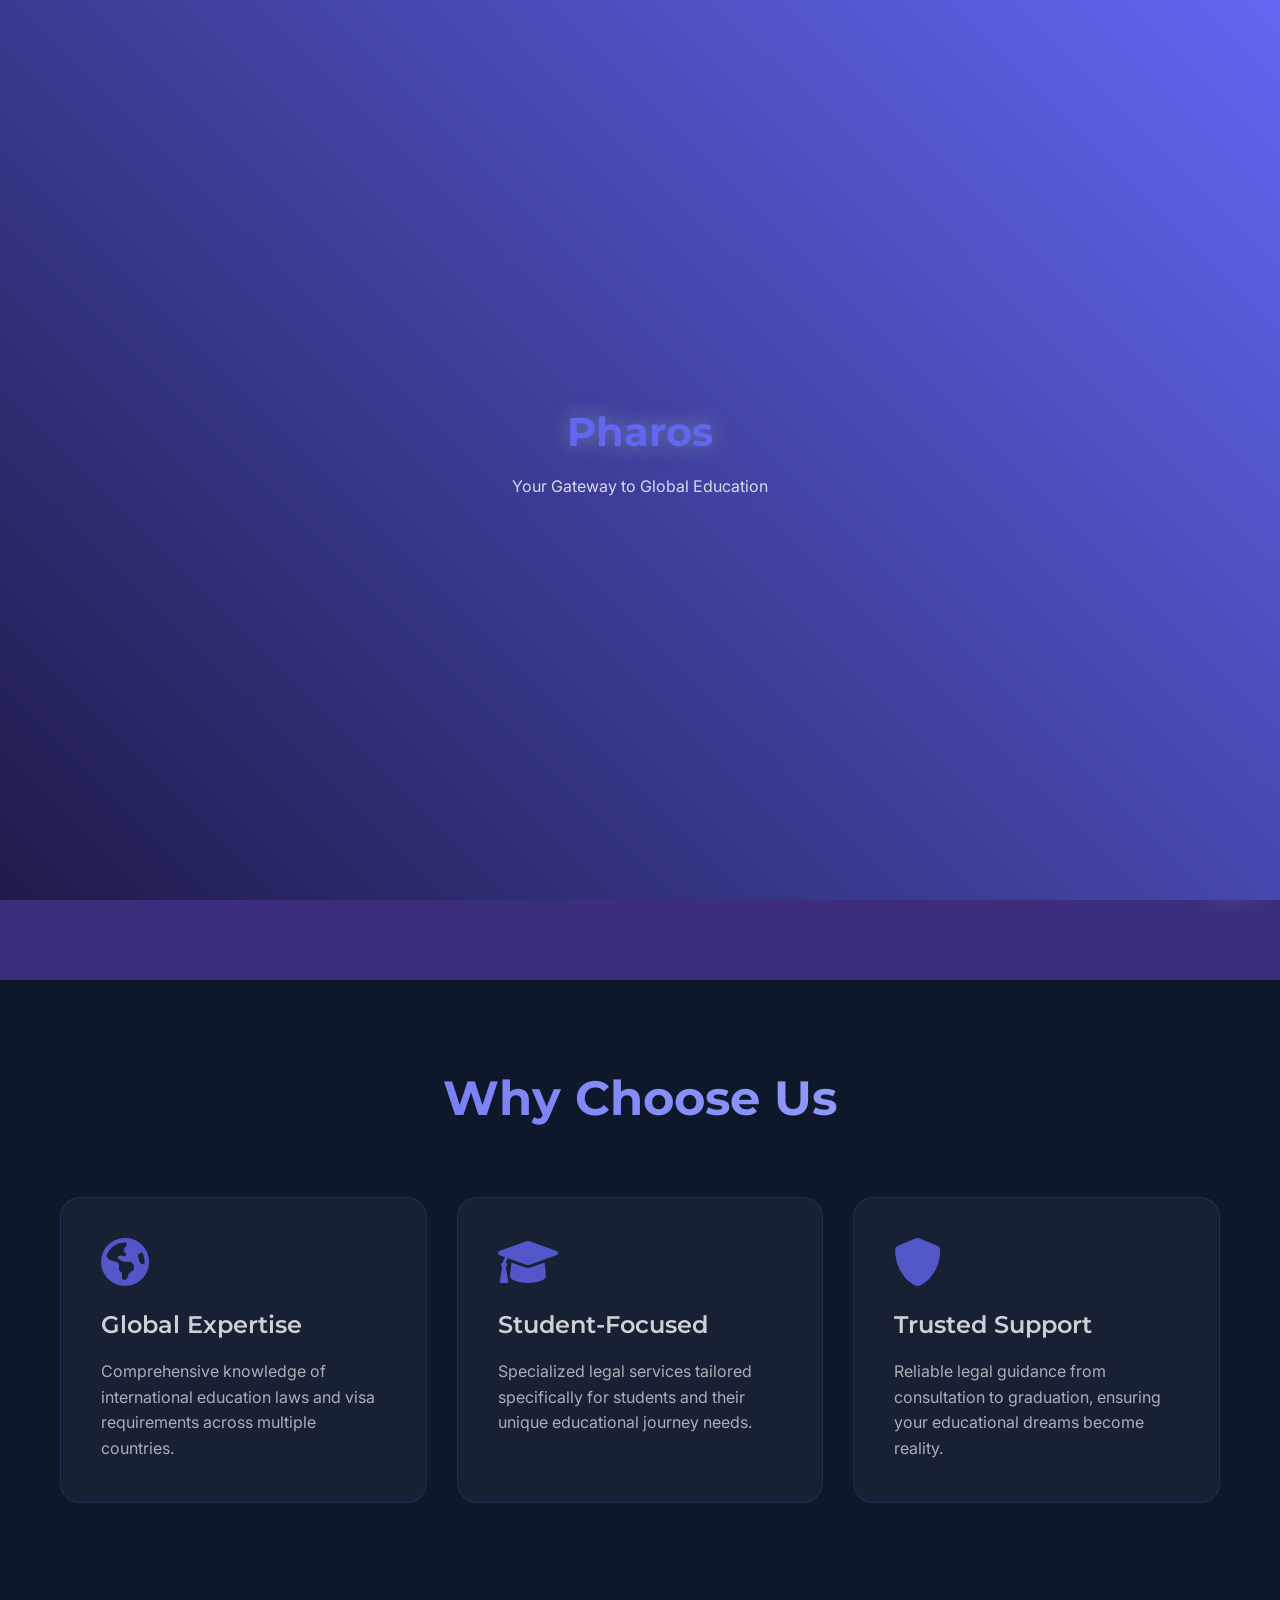
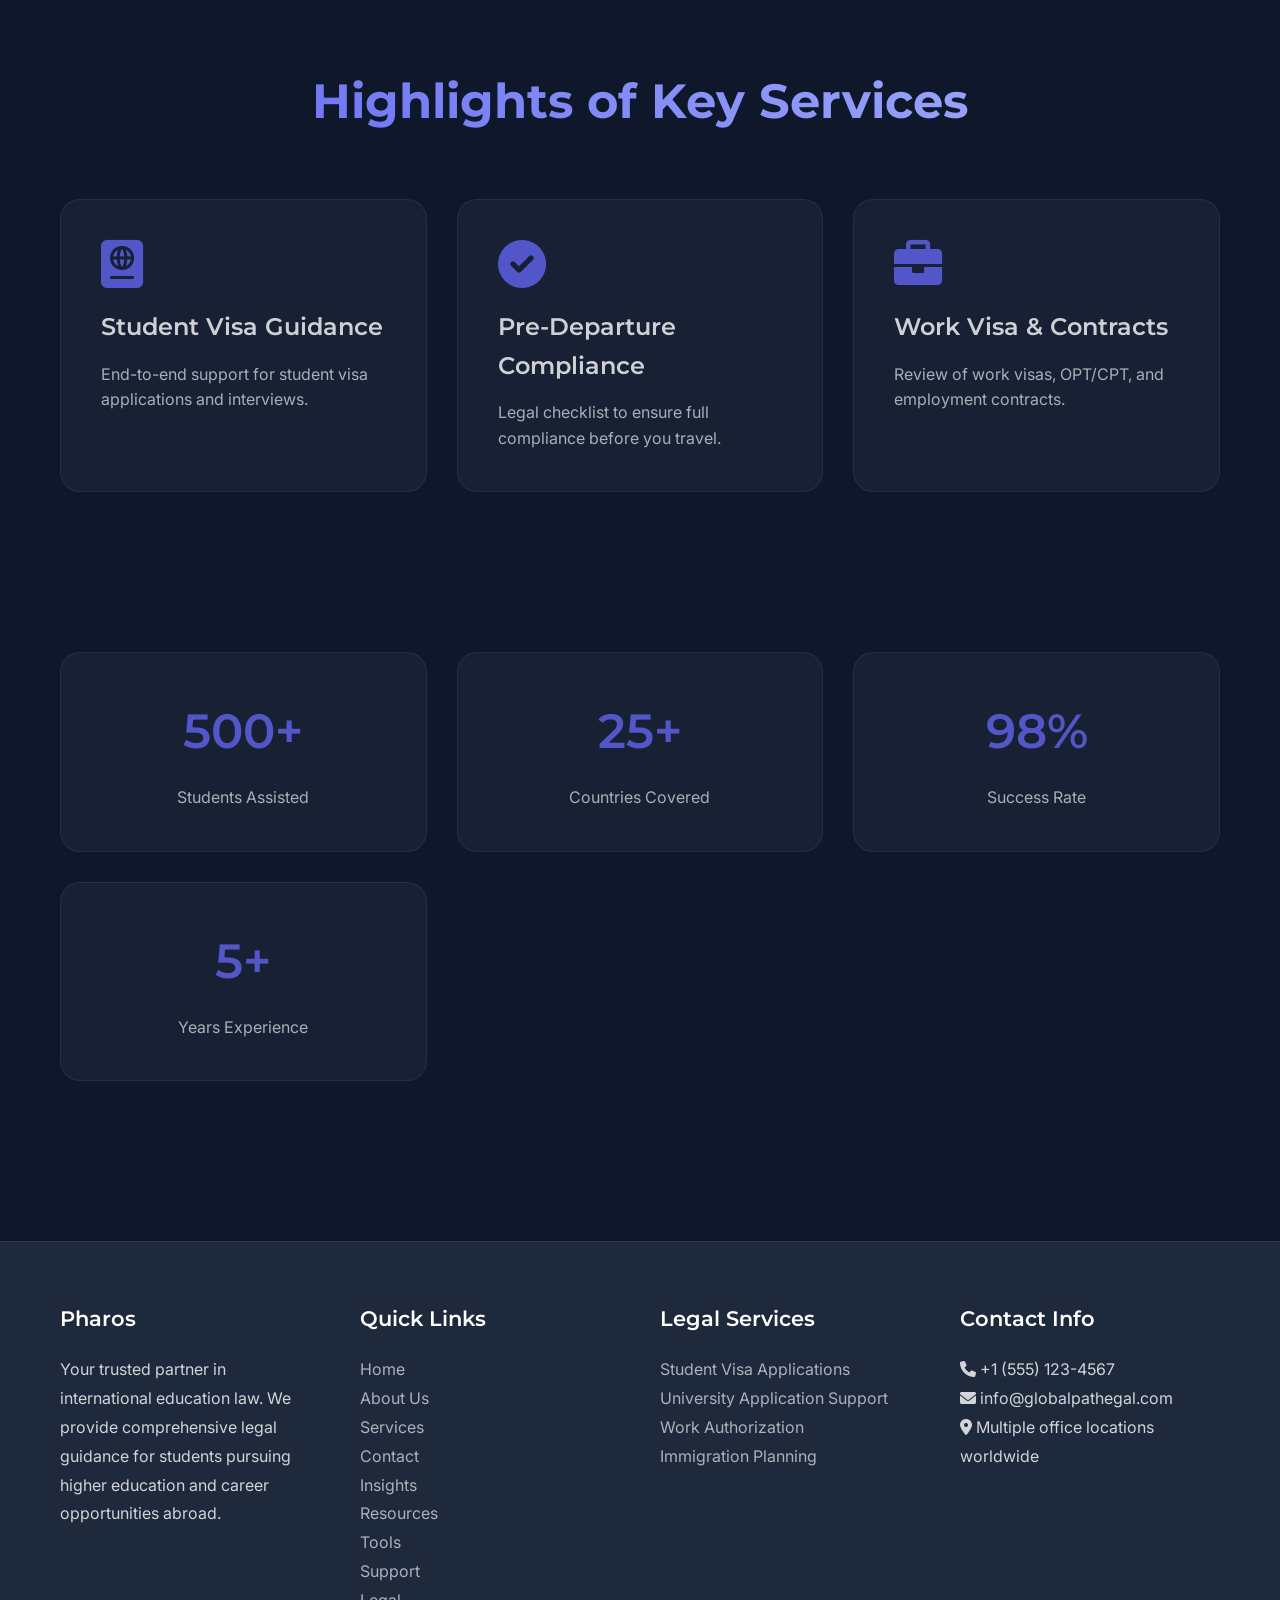
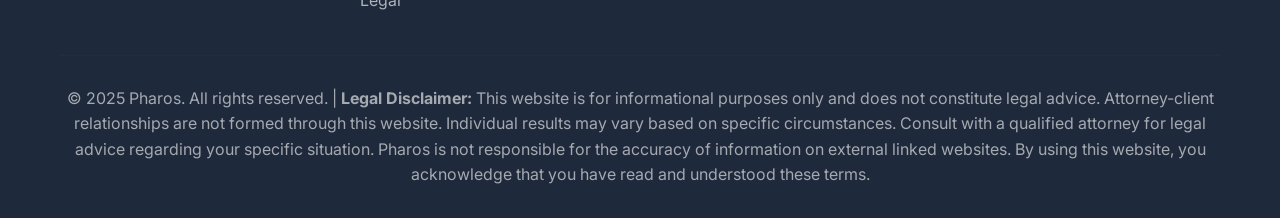
==== commit bc6ebd8b: "inti commit" ====
--- a/index.html
+++ b/index.html
@@ -3,46 +3,56 @@
 <head>
     <meta charset="UTF-8">
     <meta name="viewport" content="width=device-width, initial-scale=1.0">
-    <title>Kanniganti & Co. - Modern Law Firm</title>
+    <title>Pharos - Study Abroad Legal Services</title>
     
-    <!-- Google Fonts for modern typography -->
-    <link href="https://fonts.googleapis.com/css2?family=Montserrat:wght@300;400;500;600;700;800&family=Inter:wght@300;400;500;600&display=swap" rel="stylesheet">
+    <!-- Google Fonts -->
+    <link href="https://fonts.googleapis.com/css2?family=Montserrat:wght@400;500;600;700&family=Inter:wght@300;400;500;600&display=swap" rel="stylesheet">
     
-    <!-- Font Awesome for icons -->
-    <link rel="stylesheet" href="https://cdnjs.cloudflare.com/ajax/libs/font-awesome/6.4.0/css/all.min.css">
+    <!-- Font Awesome for Icons -->
+    <link rel="stylesheet" href="https://cdnjs.cloudflare.com/ajax/libs/font-awesome/6.0.0/css/all.min.css">
     
     <style>
-        /* ===== CSS RESET & BASE STYLES ===== */
+        /* ================================================
+           CSS RESET & BASE STYLES
+           ================================================ */
+        
         * {
             margin: 0;
             padding: 0;
             box-sizing: border-box;
         }
-
+        
         :root {
-            /* Color palette - Purple, White, Black theme */
-            --primary-purple: #6a0dad;
-            --secondary-purple: #8a2be2;
-            --light-purple: rgba(106, 13, 173, 0.1);
-            --white: #ffffff;
-            --black: #0a0a0a;
-            --dark-gray: #1a1a1a;
-            --medium-gray: #2a2a2a;
-            --light-gray: #888;
+            /* Color Palette */
+            --primary-purple: #6366F1;
+            --light-purple: #A5B4FC;
+            --dark-purple: #1E1B4B;
+            --white: #FFFFFF;
+            --black: #0F172A;
+            --dark-gray: #1E293B;
+            --medium-gray: #64748B;
+            --light-gray: #94A3B8;
+            --accent-green: #10B981;
+            --light-mint: #D1FAE5;
             
             /* Typography */
             --font-headline: 'Montserrat', sans-serif;
             --font-body: 'Inter', sans-serif;
             
-            /* Animation timing */
-            --transition-smooth: all 0.4s cubic-bezier(0.4, 0, 0.2, 1);
-            --transition-fast: all 0.2s ease;
-        }
-
+            /* Spacing */
+            --section-padding: 80px 0;
+            --container-max-width: 1200px;
+            
+            /* Animation Durations */
+            --transition-fast: 0.3s;
+            --transition-medium: 0.5s;
+            --transition-slow: 0.8s;
+        }
+        
         html {
             scroll-behavior: smooth;
         }
-
+        
         body {
             font-family: var(--font-body);
             background-color: var(--black);
@@ -50,236 +60,322 @@
             line-height: 1.6;
             overflow-x: hidden;
         }
-
-        /* ===== PRELOADER ANIMATION ===== */
+        
+        /* ================================================
+           PRELOADER ANIMATION
+           ================================================ */
+        
         .preloader {
             position: fixed;
             top: 0;
             left: 0;
             width: 100%;
             height: 100%;
-            background: var(--black);
+            background: linear-gradient(45deg, var(--dark-purple), var(--primary-purple));
             display: flex;
+            align-items: center;
             justify-content: center;
-            align-items: center;
-            z-index: 10000;
-            transition: opacity 0.8s ease, visibility 0.8s ease;
-        }
-
-        .preloader.hidden {
+            z-index: 9999;
+            transition: opacity var(--transition-slow), visibility var(--transition-slow);
+        }
+        
+        .preloader.hide {
             opacity: 0;
             visibility: hidden;
         }
-
+        
         .preloader-content {
             text-align: center;
         }
-
+        
         .preloader-logo {
             font-family: var(--font-headline);
-            font-size: 3rem;
-            font-weight: 800;
-            background: linear-gradient(45deg, var(--primary-purple), var(--secondary-purple));
-            -webkit-background-clip: text;
-            -webkit-text-fill-color: transparent;
-            background-clip: text;
-            margin-bottom: 2rem;
-            animation: pulse 2s infinite;
-        }
-
-        .preloader-spinner {
-            width: 60px;
-            height: 60px;
-            border: 3px solid var(--light-purple);
-            border-top: 3px solid var(--primary-purple);
-            border-radius: 50%;
-            animation: spin 1s linear infinite;
-            margin: 0 auto;
-        }
-
-        @keyframes spin {
-            0% { transform: rotate(0deg); }
-            100% { transform: rotate(360deg); }
-        }
-
-        @keyframes pulse {
-            0%, 100% { opacity: 1; }
-            50% { opacity: 0.7; }
-        }
-
-        /* ===== NAVIGATION BAR ===== */
+            font-size: 2.5rem;
+            font-weight: 700;
+            color: var(--primary-purple);
+            text-shadow: 0 0 20px rgba(161, 194, 189, 0.5);
+            animation: pulse-glow 2s ease-in-out infinite;
+        }
+        
+        .preloader-tagline {
+            font-size: 1rem;
+            color: var(--white);
+            opacity: 0.8;
+            margin-top: 10px;
+            animation: fade-in-up 1s ease-out 0.5s both;
+        }
+        
+        @keyframes pulse-glow {
+            0%, 100% { 
+                text-shadow: 0 0 20px rgba(161, 194, 189, 0.5);
+                transform: scale(1);
+            }
+            50% { 
+                text-shadow: 0 0 30px rgba(161, 194, 189, 0.8);
+                transform: scale(1.05);
+            }
+        }
+        
+        @keyframes fade-in-up {
+            from {
+                opacity: 0;
+                transform: translateY(30px);
+            }
+            to {
+                opacity: 0.8;
+                transform: translateY(0);
+            }
+        }
+        
+        /* ================================================
+           NAVIGATION BAR
+           ================================================ */
+        
         .navbar {
             position: fixed;
             top: 0;
             left: 0;
-            right: 0;
-            background: rgba(10, 10, 10, 0.95);
-            backdrop-filter: blur(20px);
-            border-bottom: 1px solid rgba(106, 13, 173, 0.2);
+            width: 100%;
+            padding: 20px 0;
+            background: rgba(30, 27, 75, 0.95);
+            backdrop-filter: blur(10px);
+            border-bottom: 1px solid rgba(99, 102, 241, 0.2);
             z-index: 1000;
-            padding: 1rem 0;
             transform: translateY(-100%);
-            transition: transform 0.4s cubic-bezier(0.4, 0, 0.2, 1);
-        }
-
-        .navbar.visible {
+            transition: transform var(--transition-medium);
+        }
+        
+        .navbar.show {
             transform: translateY(0);
         }
-
+        
         .nav-container {
-            max-width: 1400px;
+            max-width: var(--container-max-width);
             margin: 0 auto;
-            padding: 0 2rem;
+            padding: 0 20px;
             display: flex;
             justify-content: space-between;
             align-items: center;
         }
-
-        .nav-logo {
+        
+        .logo {
             font-family: var(--font-headline);
             font-size: 1.5rem;
             font-weight: 700;
-            color: var(--white);
+            color: var(--primary-purple);
             text-decoration: none;
-            background: linear-gradient(45deg, var(--primary-purple), var(--secondary-purple));
-            -webkit-background-clip: text;
-            -webkit-text-fill-color: transparent;
-            background-clip: text;
-        }
-
+            transition: color var(--transition-fast);
+        }
+        
+        .logo:hover {
+            color: var(--light-purple);
+        }
+        
         .nav-menu {
             display: flex;
             list-style: none;
-            gap: 2rem;
-            margin-left: auto;
-        }
-
-        .nav-item a {
+            gap: 40px;
+        }
+        
+        .nav-link {
             color: var(--white);
             text-decoration: none;
             font-weight: 500;
-            transition: var(--transition-fast);
             position: relative;
-            padding: 0.5rem 1rem;
-            border-radius: 25px;
-        }
-
-        .nav-item a:hover,
-        .nav-item a.active {
+            transition: color var(--transition-fast);
+        }
+        
+        .nav-link:hover {
             color: var(--primary-purple);
-            background: var(--light-purple);
-        }
-
-        /* Mobile menu toggle */
-        .mobile-toggle {
+        }
+        
+        .nav-link.active {
+            color: var(--primary-purple);
+        }
+        
+        .nav-link::after {
+            content: '';
+            position: absolute;
+            bottom: -5px;
+            left: 0;
+            width: 0;
+            height: 2px;
+            background: var(--primary-purple);
+            transition: width var(--transition-fast);
+        }
+        
+        .nav-link:hover::after,
+        .nav-link.active::after {
+            width: 100%;
+        }
+        
+        /* Mobile Menu Toggle */
+        .menu-toggle {
             display: none;
             flex-direction: column;
             cursor: pointer;
             gap: 4px;
         }
-
-        .mobile-toggle span {
+        
+        .menu-toggle span {
             width: 25px;
             height: 3px;
             background: var(--white);
-            transition: var(--transition-fast);
-        }
-
-        /* ===== PAGE CONTAINER ===== */
-        .page {
-            display: none;
-            min-height: 100vh;
-        }
-
-        .page.active {
-            display: block;
-        }
-
-        /* ===== HERO SECTION ===== */
-        .hero {
+            transition: all var(--transition-fast);
+        }
+        
+        /* ================================================
+           CONTAINER & LAYOUT UTILITIES
+           ================================================ */
+        
+        .container {
+            max-width: var(--container-max-width);
+            margin: 0 auto;
+            padding: 0 20px;
+        }
+        
+        .section {
+            padding: var(--section-padding);
             position: relative;
-            height: 100vh;
-            display: flex;
-            align-items: center;
-            justify-content: center;
+        }
+        
+        .section-title {
+            font-family: var(--font-headline);
+            font-size: 3rem;
+            font-weight: 700;
             text-align: center;
-            overflow: hidden;
-        }
-
-        .hero-video {
+            margin-bottom: 60px;
+            background: linear-gradient(45deg, var(--primary-purple), var(--light-purple));
+            -webkit-background-clip: text;
+            -webkit-text-fill-color: transparent;
+            background-clip: text;
+        }
+        
+        /* ================================================
+           ANIMATED BACKGROUNDS & SHAPES
+           ================================================ */
+        
+        .floating-shapes {
             position: absolute;
             top: 0;
             left: 0;
             width: 100%;
             height: 100%;
-            object-fit: cover;
+            pointer-events: none;
+            overflow: hidden;
+        }
+        
+        .shape {
+            position: absolute;
+            background: rgba(161, 194, 189, 0.1);
+            border-radius: 50%;
+            animation: float 6s ease-in-out infinite;
+        }
+        
+        .shape:nth-child(1) {
+            width: 80px;
+            height: 80px;
+            top: 20%;
+            left: 10%;
+            animation-delay: 0s;
+        }
+        
+        .shape:nth-child(2) {
+            width: 120px;
+            height: 120px;
+            top: 60%;
+            right: 20%;
+            animation-delay: 2s;
+        }
+        
+        .shape:nth-child(3) {
+            width: 60px;
+            height: 60px;
+            bottom: 20%;
+            left: 30%;
+            animation-delay: 4s;
+        }
+        
+        @keyframes float {
+            0%, 100% { transform: translateY(0px) rotate(0deg); }
+            50% { transform: translateY(-20px) rotate(180deg); }
+        }
+        
+        /* ================================================
+           HERO SECTION
+           ================================================ */
+        
+        .hero {
+            height: 100vh;
+            display: flex;
+            align-items: center;
+            justify-content: center;
+            position: relative;
+            overflow: hidden;
+        }
+        
+        .hero-video {
+            position: absolute;
+            top: 50%;
+            left: 50%;
+            min-width: 100%;
+            min-height: 100%;
+            transform: translate(-50%, -50%);
             z-index: -2;
-            opacity: 0.3;
-        }
-
+        }
+        
         .hero-overlay {
             position: absolute;
             top: 0;
             left: 0;
             width: 100%;
             height: 100%;
-            background: linear-gradient(45deg, 
-                rgba(10, 10, 10, 0.8), 
-                rgba(106, 13, 173, 0.3));
+            background: rgba(30, 27, 75, 0.7);
             z-index: -1;
         }
-
+        
         .hero-content {
+            text-align: center;
             max-width: 800px;
-            padding: 0 2rem;
-            z-index: 1;
-            animation: fadeInUp 1.2s ease-out 0.5s both;
-        }
-
+            animation: fade-in-up 1s ease-out 0.5s both;
+        }
+        
         .hero-title {
             font-family: var(--font-headline);
-            font-size: clamp(2.5rem, 6vw, 5rem);
-            font-weight: 800;
-            margin-bottom: 1.5rem;
+            font-size: 4rem;
+            font-weight: 700;
+            margin-bottom: 20px;
             background: linear-gradient(45deg, var(--white), var(--primary-purple));
             -webkit-background-clip: text;
             -webkit-text-fill-color: transparent;
             background-clip: text;
-            line-height: 1.2;
-        }
-
+        }
+        
         .hero-subtitle {
-            font-size: 1.3rem;
-            margin-bottom: 2.5rem;
-            color: var(--light-gray);
-            max-width: 600px;
-            margin-left: auto;
-            margin-right: auto;
-        }
-
+            font-size: 1.5rem;
+            color: var(--white);
+            opacity: 0.9;
+            margin-bottom: 40px;
+        }
+        
         .cta-button {
-            display: inline-flex;
-            align-items: center;
-            gap: 0.5rem;
-            background: linear-gradient(45deg, var(--primary-purple), var(--secondary-purple));
+            display: inline-block;
+            padding: 15px 40px;
+            background: linear-gradient(45deg, var(--primary-purple), var(--light-purple));
             color: var(--white);
-            padding: 1rem 2.5rem;
-            border: none;
+            text-decoration: none;
+            font-weight: 600;
             border-radius: 50px;
-            font-size: 1.1rem;
-            font-weight: 600;
-            text-decoration: none;
-            cursor: pointer;
-            transition: var(--transition-smooth);
+            transition: all var(--transition-fast);
             position: relative;
             overflow: hidden;
         }
 
-        .cta-button:hover {
-            transform: translateY(-3px);
-            box-shadow: 0 10px 30px rgba(106, 13, 173, 0.4);
-        }
-
+        /* Make hero CTAs text black only for the two buttons in the hero */
+        .hero .cta-button {
+            color: #000000;
+        }
+        
         .cta-button::before {
             content: '';
             position: absolute;
@@ -287,504 +383,386 @@
             left: -100%;
             width: 100%;
             height: 100%;
-            background: linear-gradient(90deg, transparent, rgba(255,255,255,0.2), transparent);
-            transition: left 0.6s;
-        }
-
+            background: linear-gradient(90deg, transparent, rgba(255, 255, 255, 0.2), transparent);
+            transition: left var(--transition-medium);
+        }
+        
+        .cta-button:hover {
+            transform: translateY(-3px);
+            box-shadow: 0 10px 30px rgba(161, 194, 189, 0.4);
+        }
+        
         .cta-button:hover::before {
             left: 100%;
         }
-
-        @keyframes fadeInUp {
-            from {
-                opacity: 0;
-                transform: translateY(50px);
-            }
-            to {
-                opacity: 1;
-                transform: translateY(0);
-            }
-        }
-
-        /* ===== FLOWING BACKGROUND ELEMENTS ===== */
-        .bg-blob {
-            position: absolute;
-            border-radius: 50%;
-            background: var(--light-purple);
-            opacity: 0.1;
-            animation: float 6s ease-in-out infinite;
-        }
-
-        .bg-blob:nth-child(1) {
-            width: 300px;
-            height: 300px;
-            top: 20%;
-            left: 10%;
-            animation-delay: 0s;
-        }
-
-        .bg-blob:nth-child(2) {
-            width: 200px;
-            height: 200px;
-            top: 60%;
-            right: 15%;
-            animation-delay: 2s;
-        }
-
-        .bg-blob:nth-child(3) {
-            width: 150px;
-            height: 150px;
-            bottom: 20%;
-            left: 20%;
-            animation-delay: 4s;
-        }
-
-        @keyframes float {
-            0%, 100% {
-                transform: translateY(0) rotate(0deg);
-            }
-            33% {
-                transform: translateY(-20px) rotate(120deg);
-            }
-            66% {
-                transform: translateY(20px) rotate(240deg);
-            }
-        }
-
-        /* ===== SECTIONS ===== */
-        .section {
-            padding: 6rem 0;
-            position: relative;
-        }
-
-        .container {
-            max-width: 1400px;
-            margin: 0 auto;
-            padding: 0 2rem;
-        }
-
-        .section-title {
-            font-family: var(--font-headline);
-            font-size: clamp(2rem, 4vw, 3.5rem);
-            font-weight: 700;
-            text-align: center;
-            margin-bottom: 3rem;
-            background: linear-gradient(45deg, var(--white), var(--primary-purple));
-            -webkit-background-clip: text;
-            -webkit-text-fill-color: transparent;
-            background-clip: text;
-        }
-
-        .section-subtitle {
-            text-align: center;
-            font-size: 1.2rem;
-            color: var(--light-gray);
-            max-width: 600px;
-            margin: 0 auto 4rem;
-        }
-
-        /* ===== CARDS & GRID LAYOUTS ===== */
-        .cards-grid {
-            display: grid;
-            grid-template-columns: repeat(auto-fit, minmax(300px, 1fr));
-            gap: 2rem;
-            margin-top: 3rem;
-        }
-
+        
+        /* ================================================
+           CARDS & COMPONENTS
+           ================================================ */
+        
         .card {
-            background: var(--dark-gray);
-            border: 1px solid var(--medium-gray);
+            background: rgba(30, 41, 59, 0.8);
+            border: 1px solid rgba(99, 102, 241, 0.2);
             border-radius: 20px;
-            padding: 2.5rem;
-            text-align: center;
-            transition: var(--transition-smooth);
+            padding: 40px;
+            transition: all var(--transition-fast);
             position: relative;
             overflow: hidden;
         }
-
+        
         .card::before {
             content: '';
             position: absolute;
             top: 0;
             left: 0;
-            right: 0;
-            height: 4px;
-            background: linear-gradient(45deg, var(--primary-purple), var(--secondary-purple));
-            transform: scaleX(0);
-            transition: transform 0.4s ease;
-        }
-
-        .card:hover::before {
-            transform: scaleX(1);
-        }
-
+            width: 100%;
+            height: 100%;
+            background: linear-gradient(45deg, rgba(99, 102, 241, 0.05), transparent);
+            opacity: 0;
+            transition: opacity var(--transition-fast);
+        }
+        
         .card:hover {
             transform: translateY(-10px);
             border-color: var(--primary-purple);
-            box-shadow: 0 20px 40px rgba(106, 13, 173, 0.2);
-        }
-
+            box-shadow: 0 20px 40px rgba(99, 102, 241, 0.2);
+        }
+        
+        .card:hover::before {
+            opacity: 1;
+        }
+        
         .card-icon {
             font-size: 3rem;
             color: var(--primary-purple);
-            margin-bottom: 1.5rem;
-            transition: var(--transition-smooth);
-        }
-
-        .card:hover .card-icon {
-            transform: scale(1.1);
-        }
-
+            margin-bottom: 20px;
+        }
+        
         .card-title {
             font-family: var(--font-headline);
             font-size: 1.5rem;
             font-weight: 600;
-            margin-bottom: 1rem;
-        }
-
-        .card-text {
-            color: var(--light-gray);
+            margin-bottom: 15px;
+            color: var(--white);
+        }
+        
+        .card-description {
+            color: var(--white);
+            opacity: 0.8;
             line-height: 1.6;
         }
-
-        /* ===== TEAM GRID ===== */
-        .team-grid {
+        
+        /* ================================================
+           GRID LAYOUTS
+           ================================================ */
+        
+        .grid {
             display: grid;
-            grid-template-columns: repeat(auto-fit, minmax(250px, 1fr));
-            gap: 2rem;
-            margin-top: 3rem;
-        }
-
-        .team-card {
-            background: var(--dark-gray);
-            border-radius: 20px;
-            padding: 2rem;
-            text-align: center;
-            transition: var(--transition-smooth);
-            border: 1px solid var(--medium-gray);
-        }
-
-        .team-card:hover {
-            transform: translateY(-10px);
+            gap: 30px;
+        }
+        
+        .grid-2 {
+            grid-template-columns: repeat(auto-fit, minmax(500px, 1fr));
+        }
+        
+        .grid-3 {
+            grid-template-columns: repeat(auto-fit, minmax(350px, 1fr));
+        }
+        
+        .grid-4 {
+            grid-template-columns: repeat(auto-fit, minmax(280px, 1fr));
+        }
+        
+        /* ================================================
+           FORMS
+           ================================================ */
+        
+        .form-group {
+            margin-bottom: 25px;
+            position: relative;
+        }
+        
+        .form-input {
+            width: 100%;
+            padding: 15px 20px;
+            background: rgba(30, 41, 59, 0.8);
+            border: 2px solid rgba(99, 102, 241, 0.3);
+            border-radius: 10px;
+            color: var(--white);
+            font-size: 1rem;
+            transition: all var(--transition-fast);
+        }
+        
+        .form-input:focus {
+            outline: none;
             border-color: var(--primary-purple);
-        }
-
-        .team-avatar {
-            width: 120px;
-            height: 120px;
-            border-radius: 50%;
-            background: linear-gradient(45deg, var(--primary-purple), var(--secondary-purple));
-            display: flex;
-            align-items: center;
-            justify-content: center;
-            margin: 0 auto 1.5rem;
-            font-size: 3rem;
+            box-shadow: 0 0 0 3px rgba(99, 102, 241, 0.2);
+            transform: translateY(-2px);
+        }
+        
+        .form-textarea {
+            resize: vertical;
+            min-height: 120px;
+        }
+        
+        .form-button {
+            background: linear-gradient(45deg, var(--primary-purple), var(--light-purple));
             color: var(--white);
-        }
-
-        .team-name {
-            font-family: var(--font-headline);
-            font-size: 1.3rem;
+            padding: 15px 40px;
+            border: none;
+            border-radius: 50px;
             font-weight: 600;
-            margin-bottom: 0.5rem;
-        }
-
-        .team-role {
-            color: var(--primary-purple);
-            font-weight: 500;
-            margin-bottom: 1rem;
-        }
-
-        .team-bio {
-            color: var(--light-gray);
-            font-size: 0.9rem;
-        }
-
-        /* ===== ACCORDION FOR SERVICES ===== */
+            cursor: pointer;
+            transition: all var(--transition-fast);
+            position: relative;
+            overflow: hidden;
+        }
+        
+        .form-button:hover {
+            transform: translateY(-3px);
+            box-shadow: 0 10px 30px rgba(161, 194, 189, 0.4);
+        }
+        
+        .form-error {
+            animation: shake 0.5s ease-in-out;
+        }
+        
+        @keyframes shake {
+            0%, 20%, 40%, 60%, 80%, 100% { transform: translateX(0); }
+            10%, 30%, 50%, 70%, 90% { transform: translateX(-5px); }
+        }
+        
+        /* ================================================
+           ACCORDION COMPONENT
+           ================================================ */
+        
         .accordion {
-            max-width: 800px;
-            margin: 0 auto;
-        }
-
-        .accordion-item {
-            background: var(--dark-gray);
-            border: 1px solid var(--medium-gray);
+            background: rgba(30, 41, 59, 0.8);
+            border: 1px solid rgba(99, 102, 241, 0.2);
             border-radius: 15px;
-            margin-bottom: 1rem;
+            margin-bottom: 20px;
             overflow: hidden;
-            transition: var(--transition-smooth);
-        }
-
-        .accordion-item:hover {
+            transition: all var(--transition-fast);
+        }
+        
+        .accordion:hover {
             border-color: var(--primary-purple);
         }
-
+        
         .accordion-header {
-            padding: 1.5rem 2rem;
+            padding: 25px;
             cursor: pointer;
             display: flex;
             justify-content: space-between;
             align-items: center;
+            transition: background var(--transition-fast);
+        }
+        
+        .accordion-header:hover {
+            background: rgba(99, 102, 241, 0.1);
+        }
+        
+        .accordion-title {
+            font-family: var(--font-headline);
+            font-size: 1.3rem;
             font-weight: 600;
-            font-size: 1.1rem;
-            transition: var(--transition-fast);
-        }
-
-        .accordion-header:hover {
-            background: var(--light-purple);
-        }
-
+            color: var(--white);
+        }
+        
         .accordion-icon {
             color: var(--primary-purple);
-            transition: transform 0.3s ease;
-        }
-
-        .accordion-item.active .accordion-icon {
+            transition: transform var(--transition-fast);
+        }
+        
+        .accordion.active .accordion-icon {
             transform: rotate(180deg);
         }
-
+        
         .accordion-content {
             max-height: 0;
             overflow: hidden;
-            transition: max-height 0.4s ease;
-        }
-
-        .accordion-item.active .accordion-content {
+            transition: max-height var(--transition-medium);
+        }
+        
+        .accordion.active .accordion-content {
             max-height: 200px;
         }
-
+        
         .accordion-body {
-            padding: 0 2rem 1.5rem;
-            color: var(--light-gray);
-        }
-
-        /* ===== CONTACT FORM ===== */
-        .contact-form {
-            background: var(--dark-gray);
-            border: 1px solid var(--medium-gray);
+            padding: 0 25px 25px;
+            color: var(--white);
+            opacity: 0.8;
+            line-height: 1.6;
+        }
+        
+        /* ================================================
+           TEAM MEMBER CARDS
+           ================================================ */
+        
+        .team-card {
+            text-align: center;
+            background: rgba(30, 41, 59, 0.1);
+            border: 1px solid rgba(99, 102, 241, 0.2);
             border-radius: 20px;
-            padding: 3rem;
-            max-width: 600px;
-            margin: 0 auto;
-        }
-
-        .form-group {
-            margin-bottom: 2rem;
-            position: relative;
-        }
-
-        .form-input,
-        .form-textarea {
-            width: 100%;
-            padding: 1rem 1.5rem;
-            background: var(--black);
-            border: 2px solid var(--medium-gray);
-            border-radius: 12px;
-            color: var(--white);
-            font-size: 1rem;
-            transition: var(--transition-smooth);
-        }
-
-        .form-input:focus,
-        .form-textarea:focus {
-            outline: none;
-            border-color: var(--primary-purple);
-            box-shadow: 0 0 0 3px rgba(106, 13, 173, 0.1);
-        }
-
-        .form-label {
-            position: absolute;
-            top: 1rem;
-            left: 1.5rem;
-            color: var(--light-gray);
-            font-size: 1rem;
-            transition: var(--transition-smooth);
-            pointer-events: none;
-        }
-
-        .form-input:focus + .form-label,
-        .form-input:not(:placeholder-shown) + .form-label,
-        .form-textarea:focus + .form-label,
-        .form-textarea:not(:placeholder-shown) + .form-label {
-            top: -0.7rem;
-            left: 1rem;
-            font-size: 0.8rem;
-            color: var(--primary-purple);
-            background: var(--dark-gray);
-            padding: 0 0.5rem;
-        }
-
-        .submit-btn {
-            width: 100%;
-            background: linear-gradient(45deg, var(--primary-purple), var(--secondary-purple));
-            color: var(--white);
-            border: none;
-            padding: 1rem;
-            border-radius: 12px;
-            font-size: 1.1rem;
+            padding: 30px;
+            transition: all var(--transition-fast);
+        }
+        
+        .team-card:hover {
+            transform: translateY(-10px);
+            border-color: var(--accent-green);
+            box-shadow: 0 20px 40px rgba(16, 185, 129, 0.2);
+        }
+        
+        .team-image {
+            width: 150px;
+            height: 150px;
+            border-radius: 50%;
+            margin: 0 auto 20px;
+            border: 3px solid var(--accent-green);
+            object-fit: cover;
+        }
+        
+        .team-name {
+            font-family: var(--font-headline);
+            font-size: 1.5rem;
             font-weight: 600;
-            cursor: pointer;
-            transition: var(--transition-smooth);
-        }
-
-        .submit-btn:hover {
-            transform: translateY(-2px);
-            box-shadow: 0 8px 25px rgba(106, 13, 173, 0.3);
-        }
-
-        /* ===== CONTACT INFO ===== */
-        .contact-info {
-            display: grid;
-            grid-template-columns: repeat(auto-fit, minmax(250px, 1fr));
-            gap: 2rem;
-            margin-bottom: 4rem;
-        }
-
-        .contact-item {
-            text-align: center;
-            padding: 2rem;
-            background: var(--dark-gray);
-            border-radius: 15px;
-            border: 1px solid var(--medium-gray);
-            transition: var(--transition-smooth);
-        }
-
-        .contact-item:hover {
-            border-color: var(--primary-purple);
-            transform: translateY(-5px);
-        }
-
-        .contact-item i {
-            font-size: 2.5rem;
-            color: var(--primary-purple);
-            margin-bottom: 1rem;
-        }
-
-        .contact-item h3 {
-            font-family: var(--font-headline);
-            font-size: 1.2rem;
-            margin-bottom: 0.5rem;
-        }
-
-        .contact-item p {
-            color: var(--light-gray);
-        }
-
-        /* ===== BLOG CARDS ===== */
-        .blog-grid {
-            display: grid;
-            grid-template-columns: repeat(auto-fit, minmax(350px, 1fr));
-            gap: 2rem;
-        }
-
+            color: var(--light-mint);
+            margin-bottom: 10px;
+        }
+        
+        .team-role {
+            color: var(--accent-green);
+            font-weight: 500;
+            margin-bottom: 15px;
+        }
+        
+        .team-bio {
+            color: var(--light-mint);
+            opacity: 0.8;
+            line-height: 1.6;
+        }
+        
+        /* ================================================
+           BLOG CARDS
+           ================================================ */
+        
         .blog-card {
-            background: var(--dark-gray);
-            border: 1px solid var(--medium-gray);
+            background: rgba(30, 41, 59, 0.8);
+            border: 1px solid rgba(99, 102, 241, 0.2);
             border-radius: 20px;
             overflow: hidden;
-            transition: var(--transition-smooth);
-        }
-
+            transition: all var(--transition-fast);
+        }
+        
         .blog-card:hover {
             transform: translateY(-10px);
             border-color: var(--primary-purple);
-            box-shadow: 0 20px 40px rgba(106, 13, 173, 0.2);
-        }
-
+            box-shadow: 0 20px 40px rgba(99, 102, 241, 0.2);
+        }
+        
         .blog-image {
             width: 100%;
             height: 200px;
-            background: linear-gradient(45deg, var(--primary-purple), var(--secondary-purple));
-            display: flex;
-            align-items: center;
-            justify-content: center;
+            object-fit: cover;
+        }
+        
+        .blog-content {
+            padding: 25px;
+        }
+        
+        .blog-title {
+            font-family: var(--font-headline);
+            font-size: 1.3rem;
+            font-weight: 600;
             color: var(--white);
-            font-size: 3rem;
-        }
-
-        .blog-content {
-            padding: 2rem;
-        }
-
+            margin-bottom: 10px;
+        }
+        
+        .blog-excerpt {
+            color: var(--white);
+            opacity: 0.8;
+            line-height: 1.6;
+            margin-bottom: 15px;
+        }
+        
         .blog-date {
             color: var(--primary-purple);
             font-size: 0.9rem;
             font-weight: 500;
         }
-
-        .blog-title {
+        
+        /* ================================================
+           FOOTER
+           ================================================ */
+        
+        .footer {
+            background: var(--dark-gray);
+            border-top: 1px solid rgba(99, 102, 241, 0.2);
+            padding: 60px 0 30px;
+            margin-top: 80px;
+        }
+        
+        .footer-content {
+            display: grid;
+            grid-template-columns: repeat(auto-fit, minmax(250px, 1fr));
+            gap: 40px;
+            margin-bottom: 40px;
+        }
+        
+        .footer-section h3 {
             font-family: var(--font-headline);
             font-size: 1.3rem;
             font-weight: 600;
-            margin: 0.5rem 0 1rem;
-        }
-
-        .blog-excerpt {
-            color: var(--light-gray);
-            line-height: 1.6;
-            margin-bottom: 1.5rem;
-        }
-
-        .read-more {
-            color: var(--primary-purple);
-            text-decoration: none;
-            font-weight: 500;
-            transition: var(--transition-fast);
-        }
-
-        .read-more:hover {
-            color: var(--secondary-purple);
-        }
-
-        /* ===== FOOTER ===== */
-        .footer {
-            background: var(--dark-gray);
-            border-top: 1px solid var(--medium-gray);
-            padding: 3rem 0 1rem;
-            margin-top: 4rem;
-        }
-
-        .footer-content {
-            display: grid;
-            grid-template-columns: repeat(auto-fit, minmax(250px, 1fr));
-            gap: 2rem;
-            margin-bottom: 2rem;
-        }
-
-        .footer-section h3 {
-            font-family: var(--font-headline);
-            font-size: 1.2rem;
-            color: var(--primary-purple);
-            margin-bottom: 1rem;
-        }
-
+            color: var(--white);
+            margin-bottom: 20px;
+        }
+        
         .footer-section p,
         .footer-section a {
-            color: var(--light-gray);
+            color: var(--white);
+            opacity: 0.8;
             text-decoration: none;
-            line-height: 1.6;
-            transition: var(--transition-fast);
-        }
-
+            line-height: 1.8;
+        }
+        
         .footer-section a:hover {
             color: var(--primary-purple);
-        }
-
+            opacity: 1;
+        }
+        
         .footer-bottom {
             text-align: center;
-            padding-top: 2rem;
-            border-top: 1px solid var(--medium-gray);
-            color: var(--light-gray);
-            font-size: 0.9rem;
-        }
-
-        /* ===== RESPONSIVE DESIGN ===== */
+            padding-top: 30px;
+            border-top: 1px solid rgba(99, 102, 241, 0.1);
+            color: var(--white);
+            opacity: 0.6;
+        }
+        
+        /* ================================================
+           PAGE CONTENT CONTAINERS
+           ================================================ */
+        
+        .page {
+            display: none;
+            min-height: 100vh;
+            padding-top: 80px;
+        }
+        
+        .page.active {
+            display: block;
+        }
+        
+        /* ================================================
+           RESPONSIVE DESIGN
+           ================================================ */
+        
         @media (max-width: 768px) {
             .nav-menu {
                 display: none;
             }
             
-            .mobile-toggle {
+            .menu-toggle {
                 display: flex;
             }
             
@@ -792,46 +770,403 @@
                 font-size: 2.5rem;
             }
             
-            .section {
-                padding: 4rem 0;
+            .hero-subtitle {
+                font-size: 1.2rem;
             }
             
-            .container {
-                padding: 0 1rem;
+            .section-title {
+                font-size: 2rem;
             }
             
-            .cards-grid {
+            .grid-2,
+            .grid-3,
+            .grid-4 {
                 grid-template-columns: 1fr;
             }
             
-            .contact-form {
-                padding: 2rem;
+            .card {
+                padding: 25px;
             }
+        }
+        
+        @media (max-width: 480px) {
+            .container {
+                padding: 0 15px;
+            }
+            
+            .hero-title {
+                font-size: 2rem;
+            }
+            
+            .section {
+                padding: 60px 0;
+            }
+        }
+        
+        /* ================================================
+           UTILITY CLASSES
+           ================================================ */
+        
+        .text-center {
+            text-align: center;
+        }
+        
+        .mb-20 {
+            margin-bottom: 20px;
+        }
+        
+        .mb-40 {
+            margin-bottom: 40px;
+        }
+        
+        .fade-in {
+            animation: fade-in-up 1s ease-out both;
+        }
+        
+        .fade-in-delay {
+            animation: fade-in-up 1s ease-out 0.3s both;
+        }
+
+        /* ================================================
+           CHAT WIDGET
+           ================================================ */
+        .chat-launcher {
+            position: fixed;
+            right: 20px;
+            bottom: 20px;
+            width: 56px;
+            height: 56px;
+            border-radius: 50%;
+            background: linear-gradient(45deg, var(--primary-purple), var(--light-purple));
+            color: var(--dark-purple);
+            display: flex;
+            align-items: center;
+            justify-content: center;
+            box-shadow: 0 10px 30px rgba(161, 194, 189, 0.4);
+            cursor: pointer;
+            z-index: 1100;
+        }
+
+        .chat-panel {
+            position: fixed;
+            right: 20px;
+            bottom: 90px;
+            width: 320px;
+            max-height: 60vh;
+            background: rgba(30, 41, 59, 0.98);
+            border: 1px solid rgba(99, 102, 241, 0.2);
+            border-radius: 16px;
+            overflow: hidden;
+            box-shadow: 0 20px 40px rgba(99, 102, 241, 0.2);
+            display: none;
+            z-index: 1100;
+        }
+
+        .chat-header {
+            padding: 12px 16px;
+            background: rgba(30, 41, 59, 0.2);
+            display: flex;
+            align-items: center;
+            justify-content: space-between;
+        }
+
+        .chat-body {
+            padding: 16px;
+            height: 280px;
+            overflow-y: auto;
+        }
+
+        .chat-input {
+            display: flex;
+            gap: 8px;
+            padding: 12px;
+            border-top: 1px solid rgba(99, 102, 241, 0.2);
+            background: rgba(30, 41, 59, 0.98);
+        }
+
+        .chat-input input {
+            flex: 1;
+            background: rgba(30, 41, 59, 0.8);
+            border: 1px solid rgba(99, 102, 241, 0.3);
+            border-radius: 20px;
+            color: var(--white);
+            padding: 10px 14px;
+        }
+
+        .chat-input button {
+            background: linear-gradient(45deg, var(--primary-purple), var(--light-purple));
+            color: var(--dark-purple);
+            border: none;
+            padding: 10px 16px;
+            border-radius: 20px;
+            cursor: pointer;
         }
     </style>
 </head>
-
 <body>
-    <!-- ===== PRELOADER ===== -->
+    <!-- ================================================
+         PRELOADER
+         ================================================ -->
     <div class="preloader" id="preloader">
         <div class="preloader-content">
-            <div class="preloader-logo">Kanniganti & Co.</div>
-            <div class="preloader-spinner"></div>
+            <div class="preloader-logo">Pharos</div>
+            <div class="preloader-tagline">Your Gateway to Global Education</div>
         </div>
     </div>
 
-    <!-- ===== NAVIGATION BAR ===== -->
+    <!-- ================================================
+         RESOURCES PAGE
+         ================================================ -->
+    <div id="resources" class="page">
+        <section class="section">
+            <div class="container">
+                <h2 class="section-title">Resources</h2>
+
+                <div class="services-container" style="margin-bottom: 40px;">
+                    <div class="accordion">
+                        <div class="accordion-header" onclick="toggleAccordion(this)">
+                            <h3 class="accordion-title"><i class="fas fa-flag-usa"></i> USA Guide</h3>
+                            <i class="fas fa-chevron-down accordion-icon"></i>
+                        </div>
+                        <div class="accordion-content">
+                            <div class="accordion-body">
+                                F-1 overview, I-20 issuance, SEVIS fee, DS-160, interview tips. Maintaining status (full-time enrollment), on-campus work limits, CPT/OPT steps and timelines.
+                            </div>
+                        </div>
+                    </div>
+                    <div class="accordion">
+                        <div class="accordion-header" onclick="toggleAccordion(this)">
+                            <h3 class="accordion-title"><i class="fas fa-flag"></i> UK Guide</h3>
+                            <i class="fas fa-chevron-down accordion-icon"></i>
+                        </div>
+                        <div class="accordion-content">
+                            <div class="accordion-body">
+                                Student Route requirements, CAS letters, maintenance funds, healthcare surcharge (IHS), BRP collection. Graduate Route eligibility, durations, and switching to Skilled Worker.
+                            </div>
+                        </div>
+                    </div>
+                    <div class="accordion">
+                        <div class="accordion-header" onclick="toggleAccordion(this)">
+                            <h3 class="accordion-title"><i class="fas fa-flag"></i> Canada Guide</h3>
+                            <i class="fas fa-chevron-down accordion-icon"></i>
+                        </div>
+                        <div class="accordion-content">
+                            <div class="accordion-body">
+                                Study Permit steps, biometrics, SDS vs non-SDS, co-op work permits, PGWP length by program duration, and PR streams (CEC/PNP).
+                            </div>
+                        </div>
+                    </div>
+                    <div class="accordion">
+                        <div class="accordion-header" onclick="toggleAccordion(this)">
+                            <h3 class="accordion-title"><i class="fas fa-flag"></i> Australia Guide</h3>
+                            <i class="fas fa-chevron-down accordion-icon"></i>
+                        </div>
+                        <div class="accordion-content">
+                            <div class="accordion-body">
+                                Subclass 500, Genuine Student (GS) criteria, OSHC insurance, work limits, Temporary Graduate (485) streams and durations.
+                            </div>
+                        </div>
+                    </div>
+                    <div class="accordion">
+                        <div class="accordion-header" onclick="toggleAccordion(this)">
+                            <h3 class="accordion-title"><i class="fas fa-globe-europe"></i> Europe Guide</h3>
+                            <i class="fas fa-chevron-down accordion-icon"></i>
+                        </div>
+                        <div class="accordion-content">
+                            <div class="accordion-body">
+                                Schengen overview, national student visa differences (Germany, France, Netherlands), residence permits and work while studying.
+                            </div>
+                        </div>
+                    </div>
+                </div>
+
+                <div style="margin-top: 60px;" class="grid grid-2">
+                    <div class="card">
+                        <h3 class="card-title">FAQs</h3>
+                        <div class="services-container">
+                            <div class="accordion">
+                                <div class="accordion-header" onclick="toggleAccordion(this)">
+                                    <h4 class="accordion-title">How early should I apply for a student visa?</h4>
+                                    <i class="fas fa-chevron-down accordion-icon"></i>
+                                </div>
+                                <div class="accordion-content">
+                                    <div class="accordion-body">Start 4–6 months before your program start date; embassy/consulate wait times vary.</div>
+                                </div>
+                            </div>
+                            <div class="accordion">
+                                <div class="accordion-header" onclick="toggleAccordion(this)">
+                                    <h4 class="accordion-title">Can I work while studying?</h4>
+                                    <i class="fas fa-chevron-down accordion-icon"></i>
+                                </div>
+                                <div class="accordion-content">
+                                    <div class="accordion-body">Most destinations allow limited part-time work with conditions (hours caps, term-time rules); check your visa rules.</div>
+                                </div>
+                            </div>
+                        </div>
+                    </div>
+                    <div class="card">
+                        <h3 class="card-title">Blog / Updates</h3>
+                        <p class="card-description">Latest immigration and education law updates in our Insights.</p>
+                    </div>
+                </div>
+
+                <div style="margin-top: 60px;" class="grid grid-2">
+                    <div class="card">
+                        <h3 class="card-title">Downloadable Templates</h3>
+                        <ul class="card-description" style="list-style: disc; margin-left: 20px;">
+                            <li>Financial sponsorship letter (sample)</li>
+                            <li>Pre-departure compliance checklist</li>
+                            <li>Accommodation agreement review checklist</li>
+                        </ul>
+                    </div>
+                    <div class="card">
+                        <h3 class="card-title">Glossary of Legal Terms</h3>
+                        <ul class="card-description" style="list-style: disc; margin-left: 20px;">
+                            <li>CAS (UK): Confirmation of Acceptance for Studies</li>
+                            <li>SEVIS (US): Student and Exchange Visitor Information System</li>
+                            <li>PGWP (CA): Post-Graduation Work Permit</li>
+                        </ul>
+                    </div>
+                </div>
+            </div>
+        </section>
+    </div>
+
+    <!-- ================================================
+         TOOLS PAGE
+         ================================================ -->
+    <div id="tools" class="page">
+        <section class="section">
+            <div class="container">
+                <h2 class="section-title">Tools</h2>
+
+                <div class="grid grid-2">
+                    <div class="card">
+                        <h3 class="card-title">Consultation Booking</h3>
+                        <p class="card-description">Schedule a session with our legal team.</p>
+                        <form class="contact-form" onsubmit="submitBookingEmail(event)">
+                            <div class="form-group"><input class="form-input" placeholder="Full Name" required/></div>
+                            <div class="form-group"><input type="email" class="form-input" placeholder="Email" required/></div>
+                            <div class="form-group"><input class="form-input" placeholder="Preferred Date" onfocus="this.type='date'" required/></div>
+                            <div class="form-group"><input class="form-input" placeholder="Preferred Time" onfocus="this.type='time'" required/></div>
+                            <div class="form-group"><select class="form-input" required>
+                                <option value="">Select Topic</option>
+                                <option>Student Visa Guidance</option>
+                                <option>Work Authorization</option>
+                                <option>Scholarship Agreements</option>
+                                <option>Other</option>
+                            </select></div>
+                            <button class="form-button" type="submit">Book Now</button>
+                        </form>
+                    </div>
+                    <div class="card">
+                        <h3 class="card-title">Live Chat / Chatbot</h3>
+                        <p class="card-description">Instant answers for quick queries (placeholder).</p>
+                        <a href="#" class="cta-button" onclick="alert('Live chat placeholder')">Open Chat</a>
+                    </div>
+                </div>
+
+                <div style="margin-top: 60px;" class="grid grid-2">
+                    <div class="card">
+                        <h3 class="card-title">Cost Calculator</h3>
+                        <p class="card-description">Estimate visa and legal costs.</p>
+                        <div class="form-group"><select id="calcCountry" class="form-input">
+                            <option value="USA">USA</option>
+                            <option value="UK">UK</option>
+                            <option value="Canada">Canada</option>
+                            <option value="Australia">Australia</option>
+                            <option value="Europe">Europe</option>
+                        </select></div>
+                        <div class="form-group"><input id="calcDuration" class="form-input" type="number" min="1" placeholder="Program Duration (months)"/></div>
+                        <button class="form-button" onclick="calculateCost()">Calculate</button>
+                        <p id="calcResult" class="card-description" style="margin-top: 12px;"></p>
+                    </div>
+                    <div class="card">
+                        <h3 class="card-title">Step-by-Step Timeline</h3>
+                        <p class="card-description">Your journey at a glance.</p>
+                        <ul class="card-description" style="list-style: disc; margin-left: 20px;">
+                            <li>University selection & admissions</li>
+                            <li>Visa preparation & submission</li>
+                            <li>Pre-departure compliance</li>
+                            <li>Arrival & orientation</li>
+                            <li>Work authorization & post-study options</li>
+                        </ul>
+                    </div>
+                </div>
+            </div>
+        </section>
+    </div>
+
+    <!-- ================================================
+         STUDENT SUPPORT PAGE
+         ================================================ -->
+    <div id="support" class="page">
+        <section class="section">
+            <div class="container">
+                <h2 class="section-title">Student Support</h2>
+
+                <div class="grid grid-2">
+                    <div class="card">
+                        <h3 class="card-title">Success Stories / Testimonials</h3>
+                        <div class="card-description">
+                            <p>"Pharos made my student journey seamless!" – A satisfied student</p>
+                            <p>“The team clarified my OPT options and reviewed my contract quickly.” – Computer Science graduate</p>
+                            <p>“Their pre-departure checklist saved me from documentation delays.” – MBA admit</p>
+                        </div>
+                    </div>
+                    <div class="card">
+                        <h3 class="card-title">Emergency Helpline</h3>
+                        <p class="card-description"><strong>24/7:</strong> +1 (555) 123-4567</p>
+                    </div>
+                </div>
+
+                <div style="margin-top: 60px;" class="card">
+                    <h3 class="card-title">Newsletter Signup</h3>
+                    <div class="form-group"><input class="form-input" placeholder="Your Email"/></div>
+                    <button class="form-button" onclick="alert('Thanks for subscribing!')">Subscribe</button>
+                </div>
+            </div>
+        </section>
+    </div>
+
+    <!-- ================================================
+         LEGAL PAGE
+         ================================================ -->
+    <div id="legal" class="page">
+        <section class="section">
+            <div class="container">
+                <h2 class="section-title">Legal</h2>
+                <div class="grid grid-2">
+                    <div class="card">
+                        <h3 class="card-title">Privacy & Data Protection Policy</h3>
+                        <p class="card-description">Placeholder for privacy practices, data handling, and user rights.</p>
+                    </div>
+                    <div class="card">
+                        <h3 class="card-title">Terms of Service</h3>
+                        <p class="card-description">Placeholder for service terms, disclaimers, and acceptable use.</p>
+                    </div>
+                </div>
+            </div>
+        </section>
+    </div>
+    <!-- ================================================
+         NAVIGATION BAR
+         ================================================ -->
     <nav class="navbar" id="navbar">
         <div class="nav-container">
-            <a href="#" class="nav-logo">Kanniganti & Co.</a>
+            <a href="#" class="logo" onclick="showPage('home')">Pharos</a>
             <ul class="nav-menu">
-                <li class="nav-item"><a href="#" class="nav-link active" data-page="home">Home</a></li>
-                <li class="nav-item"><a href="#" class="nav-link" data-page="about">About Us</a></li>
-                <li class="nav-item"><a href="#" class="nav-link" data-page="services">Practice Areas</a></li>
-                <li class="nav-item"><a href="#" class="nav-link" data-page="contact">Contact</a></li>
-                <li class="nav-item"><a href="#" class="nav-link" data-page="blog">Insights</a></li>
+                <li><a href="#" class="nav-link active" onclick="showPage('home')">Home</a></li>
+                <li><a href="#" class="nav-link" onclick="showPage('about')">About Us</a></li>
+                <li><a href="#" class="nav-link" onclick="showPage('services')">Services</a></li>
+                <li><a href="#" class="nav-link" onclick="showPage('contact')">Contact</a></li>
+                <li><a href="#" class="nav-link" onclick="showPage('blog')">Insights</a></li>
+                <li><a href="#" class="nav-link" onclick="showPage('resources')">Resources</a></li>
+                <li><a href="#" class="nav-link" onclick="showPage('tools')">Tools</a></li>
+                <li><a href="#" class="nav-link" onclick="showPage('support')">Support</a></li>
+                <li><a href="#" class="nav-link" onclick="showPage('legal')">Legal</a></li>
             </ul>
-            <div class="mobile-toggle">
+            <div class="menu-toggle" id="menuToggle">
                 <span></span>
                 <span></span>
                 <span></span>
@@ -839,226 +1174,423 @@
         </div>
     </nav>
 
-    <!-- ===== HOME PAGE ===== -->
-    <div class="page active" id="home-page">
+    <!-- ================================================
+         HOME PAGE
+         ================================================ -->
+    <div id="home" class="page active">
+        <!-- Hero Section -->
         <section class="hero">
-            <!-- Video background placeholder - using a CSS animation instead for demo -->
-            <div class="hero-video" style="background: linear-gradient(45deg, #1a1a1a, #2a1a3a); position: absolute; top: 0; left: 0; width: 100%; height: 100%; animation: wave 8s ease-in-out infinite;"></div>
+            <!-- Placeholder for video background - using CSS animation instead -->
+            <div class="hero-video-placeholder" style="
+                position: absolute;
+                top: 0;
+                left: 0;
+                width: 100%;
+                height: 100%;
+                background: linear-gradient(45deg, #6366F1, #8B5CF6, #1E1B4B);
+                background-size: 400% 400%;
+                animation: gradient-shift 8s ease infinite;
+                z-index: -2;
+            "></div>
             <div class="hero-overlay"></div>
             
-            <!-- Floating background elements -->
-            <div class="bg-blob"></div>
-            <div class="bg-blob"></div>
-            <div class="bg-blob"></div>
+            <div class="floating-shapes">
+                <div class="shape"></div>
+                <div class="shape"></div>
+                <div class="shape"></div>
+            </div>
             
             <div class="hero-content">
-                <h1 class="hero-title">Legal Excellence Redefined</h1>
-                <p class="hero-subtitle">Innovative legal solutions with a modern approach. We combine cutting-edge technology with traditional legal expertise to deliver exceptional results for our clients.</p>
-                <a href="#" class="cta-button" data-page="contact">
-                    Get Started Today
-                    <i class="fas fa-arrow-right"></i>
-                </a>
+                <h1 class="hero-title">Your Bridge to Global Education</h1>
+                <p class="hero-subtitle">Expert legal guidance for students pursuing higher education and career opportunities abroad</p>
+                <a href="#" class="cta-button" onclick="showPage('contact')">Get Started Today</a>
+                <div style="margin-top: 20px;">
+                    <a href="#" class="cta-button" onclick="showPage('tools')">Quick Consultation</a>
+                </div>
             </div>
         </section>
 
         <!-- Values Section -->
         <section class="section">
             <div class="container">
-                <h2 class="section-title">Why Choose Kanniganti & Co.</h2>
-                <p class="section-subtitle">We deliver exceptional legal services with a focus on innovation, integrity, and results.</p>
-                
-                <div class="cards-grid">
+                <h2 class="section-title">Why Choose Us</h2>
+                <div class="grid grid-3">
+                    <div class="card fade-in">
+                        <i class="fas fa-globe-americas card-icon"></i>
+                        <h3 class="card-title">Global Expertise</h3>
+                        <p class="card-description">Comprehensive knowledge of international education laws and visa requirements across multiple countries.</p>
+                    </div>
+                    <div class="card fade-in-delay">
+                        <i class="fas fa-graduation-cap card-icon"></i>
+                        <h3 class="card-title">Student-Focused</h3>
+                        <p class="card-description">Specialized legal services tailored specifically for students and their unique educational journey needs.</p>
+                    </div>
+                    <div class="card fade-in">
+                        <i class="fas fa-shield-alt card-icon"></i>
+                        <h3 class="card-title">Trusted Support</h3>
+                        <p class="card-description">Reliable legal guidance from consultation to graduation, ensuring your educational dreams become reality.</p>
+                    </div>
+                </div>
+            </div>
+        </section>
+
+        <!-- Highlights of Key Services -->
+        <section class="section">
+            <div class="container">
+                <h2 class="section-title">Highlights of Key Services</h2>
+                <div class="grid grid-3">
                     <div class="card">
-                        <div class="card-icon"><i class="fas fa-lightbulb"></i></div>
-                        <h3 class="card-title">Innovative Approach</h3>
-                        <p class="card-text">We leverage cutting-edge technology and modern methodologies to provide efficient, effective legal solutions for the digital age.</p>
-                    </div>
-                    
+                        <i class="fas fa-passport card-icon"></i>
+                        <h3 class="card-title">Student Visa Guidance</h3>
+                        <p class="card-description">End-to-end support for student visa applications and interviews.</p>
+                    </div>
                     <div class="card">
-                        <div class="card-icon"><i class="fas fa-shield-alt"></i></div>
-                        <h3 class="card-title">Proven Results</h3>
-                        <p class="card-text">With over 500 successful cases and a 95% client satisfaction rate, we have a track record of delivering exceptional outcomes.</p>
-                    </div>
-                    
+                        <i class="fas fa-check-circle card-icon"></i>
+                        <h3 class="card-title">Pre-Departure Compliance</h3>
+                        <p class="card-description">Legal checklist to ensure full compliance before you travel.</p>
+                    </div>
                     <div class="card">
-                        <div class="card-icon"><i class="fas fa-users"></i></div>
-                        <h3 class="card-title">Client-Focused</h3>
-                        <p class="card-text">Your success is our priority. We provide personalized attention and tailored strategies for each unique legal challenge.</p>
-                    </div>
-                    
-                    <div class="card">
-                        <div class="card-icon"><i class="fas fa-clock"></i></div>
-                        <h3 class="card-title">24/7 Availability</h3>
-                        <p class="card-text">Legal issues don't follow business hours. Our team is available around the clock to address your urgent legal needs.</p>
+                        <i class="fas fa-briefcase card-icon"></i>
+                        <h3 class="card-title">Work Visa & Contracts</h3>
+                        <p class="card-description">Review of work visas, OPT/CPT, and employment contracts.</p>
+                    </div>
+                </div>
+            </div>
+        </section>
+
+        <!-- Statistics Section -->
+        <section class="section">
+            <div class="container">
+                <div class="grid grid-4">
+                    <div class="card text-center">
+                        <h3 class="card-title" style="color: var(--primary-purple); font-size: 3rem;">500+</h3>
+                        <p class="card-description">Students Assisted</p>
+                    </div>
+                    <div class="card text-center">
+                        <h3 class="card-title" style="color: var(--primary-purple); font-size: 3rem;">25+</h3>
+                        <p class="card-description">Countries Covered</p>
+                    </div>
+                    <div class="card text-center">
+                        <h3 class="card-title" style="color: var(--primary-purple); font-size: 3rem;">98%</h3>
+                        <p class="card-description">Success Rate</p>
+                    </div>
+                    <div class="card text-center">
+                        <h3 class="card-title" style="color: var(--primary-purple); font-size: 3rem;">5+</h3>
+                        <p class="card-description">Years Experience</p>
                     </div>
                 </div>
             </div>
         </section>
     </div>
 
-    <!-- ===== ABOUT US PAGE ===== -->
-    <div class="page" id="about-page">
-        <section class="section" style="padding-top: 8rem;">
+    <!-- ================================================
+         ABOUT US PAGE
+         ================================================ -->
+    <div id="about" class="page">
+        <section class="section">
             <div class="container">
-                <h2 class="section-title">About Kanniganti & Co.</h2>
-                <p class="section-subtitle">A modern law firm built on traditional values of integrity, excellence, and client service.</p>
+                <h2 class="section-title">About Pharos</h2>
                 
-                <div style="max-width: 800px; margin: 0 auto 4rem; text-align: center;">
-                    <p style="font-size: 1.1rem; color: var(--light-gray); line-height: 1.8; margin-bottom: 2rem;">
-                        Founded in 2010, Kanniganti & Co. has grown from a small practice to one of the region's most respected law firms. Our team of experienced attorneys combines deep legal expertise with innovative approaches to deliver exceptional results for our clients.
-                    </p>
-                    <p style="font-size: 1.1rem; color: var(--light-gray); line-height: 1.8;">
-                        We believe that legal services should be accessible, transparent, and tailored to meet the unique needs of each client. Our commitment to excellence and innovation has earned us recognition as leaders in the legal community.
-                    </p>
-                </div>
-
-                <h3 class="section-title" style="font-size: 2rem; margin-bottom: 2rem;">Our Team</h3>
-                
-                <div class="team-grid">
+                <!-- Company Overview -->
+                <div class="grid grid-2 mb-40">
+                    <div class="card">
+                        <h3 class="card-title">Our Mission</h3>
+                        <p class="card-description">
+                            At Pharos, we are dedicated to empowering students with the legal expertise they need to pursue their educational dreams abroad. Our mission is to bridge the gap between ambition and opportunity by providing comprehensive legal guidance throughout the international education journey.
+                        </p>
+                        <p class="card-description" style="margin-top: 15px;">
+                            We understand that studying abroad involves complex legal processes, from visa applications to compliance with international education laws. Our team of experienced legal professionals specializes in navigating these challenges, ensuring our clients can focus on their academic goals while we handle the legal complexities.
+                        </p>
+                    </div>
+                    <div class="card">
+                        <h3 class="card-title">Our Story</h3>
+                        <p class="card-description">
+                            Founded in 2019 by a team of international education law specialists, Pharos emerged from a simple observation: too many talented students were being held back by legal barriers rather than academic ones. Our founders, having personally experienced the challenges of international education, decided to create a firm that would make global education accessible to all deserving students.
+                        </p>
+                        <p class="card-description" style="margin-top: 15px;">
+                            Today, we are proud to have helped over 500 students successfully navigate their journey to international education, with a 98% success rate in visa approvals and legal compliance matters.
+                        </p>
+                    </div>
+                </div>
+
+                <!-- Team Section -->
+                <h3 class="section-title" style="font-size: 2.5rem; margin-bottom: 40px;">Meet Our Team</h3>
+                <div class="grid grid-3">
                     <div class="team-card">
-                        <div class="team-avatar">
-                            <i class="fas fa-user-tie"></i>
-                        </div>
                         <h4 class="team-name">Jeevan Kanniganti</h4>
-                        <p class="team-role">Named Partner</p>
-                        <p class="team-bio">With over 20 years of experience in corporate law, Jeevan leads our firm with vision and expertise in complex business transactions.</p>
-                    </div>
-                    
+                        <p class="team-role">25U0601023</p>
+                    </div>
                     <div class="team-card">
-                        <div class="team-avatar">
-                            <i class="fas fa-female"></i>
-                        </div>
                         <h4 class="team-name">Izel Hannah Inja</h4>
-                        <p class="team-role">Senior Partner</p>
-                        <p class="team-bio">A litigation specialist with a passion for justice, Izel has successfully represented clients in high-profile civil and criminal cases.</p>
-                    </div>
-                    
+                        <p class="team-role">25WU0601020</p>
+                    </div>
                     <div class="team-card">
-                        <div class="team-avatar">
-                            <i class="fas fa-male"></i>
-                        </div>
                         <h4 class="team-name">Jia Jain</h4>
-                        <p class="team-role">Senior Partner</p>
-                        <p class="team-bio">Jia specializes in intellectual property law and has helped numerous startups and established companies protect their innovations.</p>
-                    </div>
-                    
+                        <p class="team-role">25WU0601021</p>
+                    </div>
                     <div class="team-card">
-                        <div class="team-avatar">
-                            <i class="fas fa-user"></i>
-                        </div>
-                        <h4 class="team-name">Girish Aradhya</h4>
-                        <p class="team-role">Senior Advocate</p>
-                        <p class="team-bio">Girish brings extensive experience in civil litigation and has successfully handled complex legal matters for our clients.</p>
-                    </div>
-                    
+                        <h4 class="team-name">Girish Aradhya C</h4>
+                        <p class="team-role">25WU0601018</p>
+                    </div>
                     <div class="team-card">
-                        <div class="team-avatar">
-                            <i class="fas fa-user-tie"></i>
-                        </div>
                         <h4 class="team-name">Ganga Mohith</h4>
-                        <p class="team-role">Senior Advocate</p>
-                        <p class="team-bio">Ganga specializes in commercial law and provides strategic legal counsel to businesses of all sizes.</p>
-                    </div>
-                    
+                        <p class="team-role">25WU0601017</p>
+                    </div>
                     <div class="team-card">
-                        <div class="team-avatar">
-                            <i class="fas fa-female"></i>
-                        </div>
                         <h4 class="team-name">Hrushitha Vandanapu</h4>
-                        <p class="team-role">Family Law Attorney</p>
-                        <p class="team-bio">Hrushitha brings compassion and expertise to family law matters, helping clients navigate difficult personal legal challenges.</p>
-                    </div>
-                    
+                        <p class="team-role">25WU0601019</p>
+                    </div>
                     <div class="team-card">
-                        <div class="team-avatar">
-                            <i class="fas fa-handshake"></i>
-                        </div>
                         <h4 class="team-name">Charan Chittipeddi</h4>
-                        <p class="team-role">M & A Attorney</p>
-                        <p class="team-bio">Charan specializes in mergers and acquisitions, providing expert guidance on complex corporate transactions and deal structuring.</p>
+                        <p class="team-role">25WU0601016</p>
+                    </div>
+                </div>
+
+                <!-- Firm Profile -->
+                <div style="margin-top: 80px;">
+                    <h3 class="section-title" style="font-size: 2.5rem; margin-bottom: 20px;">Firm Profile</h3>
+                    <div class="card">
+                        <p class="card-description">Pharos is a boutique firm dedicated to international education law, supporting students with visas, compliance, and post-study pathways across the USA, UK, Canada, Australia, and Europe.</p>
+                    </div>
+                </div>
+
+                <!-- Vision & Mission -->
+                <div style="margin-top: 60px;">
+                    <h3 class="section-title" style="font-size: 2.5rem; margin-bottom: 20px;">Vision & Mission</h3>
+                    <div class="grid grid-2">
+                        <div class="card">
+                            <h4 class="card-title">Vision</h4>
+                            <p class="card-description">To make global education legally accessible, safe, and empowering for every student.</p>
+                        </div>
+                        <div class="card">
+                            <h4 class="card-title">Mission</h4>
+                            <p class="card-description">To deliver precise, student-first legal guidance from admission to graduation and beyond.</p>
+                        </div>
+                    </div>
+                </div>
+
+                <!-- Certifications & Partnerships -->
+                <div style="margin-top: 60px;">
+                    <h3 class="section-title" style="font-size: 2.5rem; margin-bottom: 20px;">Certifications & Partnerships</h3>
+                    <div class="grid grid-3">
+                        <div class="card">
+                            <h4 class="card-title">Certifications & Registrations</h4>
+                            <p class="card-description">Registered legal practice with relevant bar associations and data protection compliance.</p>
+                        </div>
+                        <div class="card">
+                            <h4 class="card-title">University Partnerships</h4>
+                            <p class="card-description">Collaboration with universities and education consultants for streamlined admissions.</p>
+                        </div>
+                        <div class="card">
+                            <h4 class="card-title">Global Networks</h4>
+                            <p class="card-description">Partner attorneys across jurisdictions for localized support.</p>
+                        </div>
+                    </div>
+                </div>
+
+                <!-- Values Section -->
+                <div style="margin-top: 80px;">
+                    <h3 class="section-title" style="font-size: 2.5rem; margin-bottom: 40px;">Our Values</h3>
+                    <div class="grid grid-2">
+                        <div class="card">
+                            <i class="fas fa-handshake card-icon"></i>
+                            <h4 class="card-title">Integrity</h4>
+                            <p class="card-description">We maintain the highest ethical standards in all our legal practices, ensuring transparency and honesty in every client interaction.</p>
+                        </div>
+                        <div class="card">
+                            <i class="fas fa-lightbulb card-icon"></i>
+                            <h4 class="card-title">Innovation</h4>
+                            <p class="card-description">We stay ahead of changing international education laws and leverage technology to provide efficient, modern legal solutions.</p>
+                        </div>
+                        <div class="card">
+                            <i class="fas fa-heart card-icon"></i>
+                            <h4 class="card-title">Compassion</h4>
+                            <p class="card-description">We understand that pursuing education abroad is a deeply personal journey, and we provide empathetic support throughout the process.</p>
+                        </div>
+                        <div class="card">
+                            <i class="fas fa-trophy card-icon"></i>
+                            <h4 class="card-title">Excellence</h4>
+                            <p class="card-description">We strive for excellence in every case, continuously improving our services to exceed client expectations.</p>
+                        </div>
                     </div>
                 </div>
             </div>
         </section>
     </div>
 
-    <!-- ===== PRACTICE AREAS PAGE ===== -->
-    <div class="page" id="services-page">
-        <section class="section" style="padding-top: 8rem;">
+    <!-- ================================================
+         SERVICES PAGE
+         ================================================ -->
+    <div id="services" class="page">
+        <section class="section">
             <div class="container">
-                <h2 class="section-title">Practice Areas</h2>
-                <p class="section-subtitle">Comprehensive legal services tailored to meet your unique needs across multiple practice areas.</p>
+                <h2 class="section-title">Our Practice Areas</h2>
                 
-                <div class="accordion">
-                    <div class="accordion-item">
-                        <div class="accordion-header">
-                            <span><i class="fas fa-building" style="margin-right: 1rem; color: var(--primary-purple);"></i>Corporate Law</span>
+                <!-- Services Accordion -->
+                <div class="services-container">
+                    <div class="accordion">
+                        <div class="accordion-header" onclick="toggleAccordion(this)">
+                            <h3 class="accordion-title"><i class="fas fa-passport"></i> Student Visa Applications</h3>
                             <i class="fas fa-chevron-down accordion-icon"></i>
                         </div>
                         <div class="accordion-content">
                             <div class="accordion-body">
-                                <p>Comprehensive corporate legal services including mergers & acquisitions, corporate governance, securities law, and business formation. We help businesses navigate complex regulatory environments and strategic transactions.</p>
-                            </div>
-                        </div>
-                    </div>
-                    
-                    <div class="accordion-item">
-                        <div class="accordion-header">
-                            <span><i class="fas fa-gavel" style="margin-right: 1rem; color: var(--primary-purple);"></i>Litigation</span>
+                                Comprehensive assistance with student visa applications for all major study destinations including USA (F-1), Canada (Study Permit), UK (Tier 4/Student), Australia (Student 500), and more. We handle document preparation, application submission, and interview coaching.
+                            </div>
+                        </div>
+                    </div>
+
+                    <div class="accordion">
+                        <div class="accordion-header" onclick="toggleAccordion(this)">
+                            <h3 class="accordion-title"><i class="fas fa-university"></i> University Application Support</h3>
                             <i class="fas fa-chevron-down accordion-icon"></i>
                         </div>
                         <div class="accordion-content">
                             <div class="accordion-body">
-                                <p>Expert representation in civil and commercial litigation, including contract disputes, employment law, personal injury claims, and appellate matters. Our trial attorneys have a proven track record in courtroom advocacy.</p>
-                            </div>
-                        </div>
-                    </div>
-                    
-                    <div class="accordion-item">
-                        <div class="accordion-header">
-                            <span><i class="fas fa-lightbulb" style="margin-right: 1rem; color: var(--primary-purple);"></i>Intellectual Property</span>
+                                Legal review of university applications, scholarship applications, and admission contracts. We ensure all documentation meets legal requirements and protect your interests throughout the admission process.
+                            </div>
+                        </div>
+                    </div>
+
+                    <div class="accordion">
+                        <div class="accordion-header" onclick="toggleAccordion(this)">
+                            <h3 class="accordion-title"><i class="fas fa-briefcase"></i> Work Authorization & OPT</h3>
                             <i class="fas fa-chevron-down accordion-icon"></i>
                         </div>
                         <div class="accordion-content">
                             <div class="accordion-body">
-                                <p>Complete IP protection services including patent prosecution, trademark registration, copyright matters, and IP litigation. We help innovators and businesses protect their valuable intellectual assets.</p>
-                            </div>
-                        </div>
-                    </div>
-                    
-                    <div class="accordion-item">
-                        <div class="accordion-header">
-                            <span><i class="fas fa-home" style="margin-right: 1rem; color: var(--primary-purple);"></i>Real Estate</span>
+                                Guidance on work authorization options including Optional Practical Training (OPT), Curricular Practical Training (CPT), and post-graduation work permits. We help you understand your rights and maximize your career opportunities.
+                            </div>
+                        </div>
+                    </div>
+
+                    <div class="accordion">
+                        <div class="accordion-header" onclick="toggleAccordion(this)">
+                            <h3 class="accordion-title"><i class="fas fa-home"></i> Housing & Accommodation Law</h3>
                             <i class="fas fa-chevron-down accordion-icon"></i>
                         </div>
                         <div class="accordion-content">
                             <div class="accordion-body">
-                                <p>Full-service real estate law including residential and commercial transactions, development projects, zoning issues, and real estate litigation. We ensure smooth property transactions and resolve disputes efficiently.</p>
-                            </div>
-                        </div>
-                    </div>
-                    
-                    <div class="accordion-item">
-                        <div class="accordion-header">
-                            <span><i class="fas fa-heart" style="margin-right: 1rem; color: var(--primary-purple);"></i>Family Law</span>
+                                Legal assistance with rental agreements, housing contracts, and tenant rights in your study destination. We review lease agreements and help resolve housing disputes to ensure safe and legal accommodation.
+                            </div>
+                        </div>
+                    </div>
+
+                    <div class="accordion">
+                        <div class="accordion-header" onclick="toggleAccordion(this)">
+                            <h3 class="accordion-title"><i class="fas fa-family"></i> Family & Dependent Visas</h3>
                             <i class="fas fa-chevron-down accordion-icon"></i>
                         </div>
                         <div class="accordion-content">
                             <div class="accordion-body">
-                                <p>Compassionate family law services including divorce, child custody, adoption, and domestic relations matters. We provide sensitive yet effective representation during life's most challenging transitions.</p>
-                            </div>
-                        </div>
-                    </div>
-                    
-                    <div class="accordion-item">
-                        <div class="accordion-header">
-                            <span><i class="fas fa-shield-alt" style="margin-right: 1rem; color: var(--primary-purple);"></i>Criminal Defense</span>
+                                Support for bringing family members including spouses and children on dependent visas. We handle the complex requirements and documentation needed for family reunification during your studies.
+                            </div>
+                        </div>
+                    </div>
+
+                    <div class="accordion">
+                        <div class="accordion-header" onclick="toggleAccordion(this)">
+                            <h3 class="accordion-title"><i class="fas fa-graduation-cap"></i> Post-Graduation Immigration</h3>
                             <i class="fas fa-chevron-down accordion-icon"></i>
                         </div>
                         <div class="accordion-content">
                             <div class="accordion-body">
-                                <p>Aggressive criminal defense representation for white-collar crimes, DUI, drug offenses, and all criminal matters. We protect your rights and fight for the best possible outcome in your case.</p>
-                            </div>
+                                Strategic planning for permanent residency and long-term immigration options after graduation. We help you transition from student status to professional work authorization and eventual permanent residence.
+                            </div>
+                        </div>
+                    </div>
+
+                    <div class="accordion">
+                        <div class="accordion-header" onclick="toggleAccordion(this)">
+                            <h3 class="accordion-title"><i class="fas fa-list-check"></i> Pre-Departure Legal Compliance Checklist</h3>
+                            <i class="fas fa-chevron-down accordion-icon"></i>
+                        </div>
+                        <div class="accordion-content">
+                            <div class="accordion-body">
+                                Document verification, insurance requirements, housing legality, financial compliance, and travel documentation checks prior to departure.
+                            </div>
+                        </div>
+                    </div>
+
+                    <div class="accordion">
+                        <div class="accordion-header" onclick="toggleAccordion(this)">
+                            <h3 class="accordion-title"><i class="fas fa-file-contract"></i> Work Visa & Employment Contract Review</h3>
+                            <i class="fas fa-chevron-down accordion-icon"></i>
+                        </div>
+                        <div class="accordion-content">
+                            <div class="accordion-body">
+                                Comprehensive review of work visas, employer obligations, non-compete clauses, and statutory protections to safeguard your rights.
+                            </div>
+                        </div>
+                    </div>
+
+                    <div class="accordion">
+                        <div class="accordion-header" onclick="toggleAccordion(this)">
+                            <h3 class="accordion-title"><i class="fas fa-hand-holding-usd"></i> Scholarship & Funding Agreement Assistance</h3>
+                            <i class="fas fa-chevron-down accordion-icon"></i>
+                        </div>
+                        <div class="accordion-content">
+                            <div class="accordion-body">
+                                Legal review of scholarship and funding terms, clawback clauses, and sponsor obligations to ensure fairness and compliance.
+                            </div>
+                        </div>
+                    </div>
+
+                    <div class="accordion">
+                        <div class="accordion-header" onclick="toggleAccordion(this)">
+                            <h3 class="accordion-title"><i class="fas fa-briefcase-medical"></i> Post-Study Work Opportunities Advice</h3>
+                            <i class="fas fa-chevron-down accordion-icon"></i>
+                        </div>
+                        <div class="accordion-content">
+                            <div class="accordion-body">
+                                Counseling on post-study work options such as OPT, Graduate Route (UK), PGWP (Canada), and regional alternatives.
+                            </div>
+                        </div>
+                    </div>
+
+                    <div class="accordion">
+                        <div class="accordion-header" onclick="toggleAccordion(this)">
+                            <h3 class="accordion-title"><i class="fas fa-comments"></i> Grievance Redressal for Students Abroad</h3>
+                            <i class="fas fa-chevron-down accordion-icon"></i>
+                        </div>
+                        <div class="accordion-content">
+                            <div class="accordion-body">
+                                Assistance with university disputes, housing issues, discrimination complaints, and escalation pathways.
+                            </div>
+                        </div>
+                    </div>
+
+                    <div class="accordion">
+                        <div class="accordion-header" onclick="toggleAccordion(this)">
+                            <h3 class="accordion-title"><i class="fas fa-stamp"></i> Notarisation, Attestation & Document Verification</h3>
+                            <i class="fas fa-chevron-down accordion-icon"></i>
+                        </div>
+                        <div class="accordion-content">
+                            <div class="accordion-body">
+                                Support for notarisation, apostille, university transcripts, and third-party verifications recognized internationally.
+                            </div>
+                        </div>
+                    </div>
+                </div>
+
+                <!-- Service Features -->
+                <div style="margin-top: 80px;">
+                    <h3 class="section-title" style="font-size: 2.5rem; margin-bottom: 40px;">Service Features</h3>
+                    <div class="grid grid-3">
+                        <div class="card">
+                            <i class="fas fa-clock card-icon"></i>
+                            <h4 class="card-title">24/7 Support</h4>
+                            <p class="card-description">Round-the-clock assistance for urgent legal matters and time-sensitive applications across different time zones.</p>
+                        </div>
+                        <div class="card">
+                            <i class="fas fa-language card-icon"></i>
+                            <h4 class="card-title">Multilingual Service</h4>
+                            <p class="card-description">Legal services available in multiple languages to ensure clear communication and understanding throughout the process.</p>
+                        </div>
+                        <div class="card">
+                            <i class="fas fa-mobile-alt card-icon"></i>
+                            <h4 class="card-title">Digital Platform</h4>
+                            <p class="card-description">Secure online portal for document sharing, case tracking, and real-time updates on your application status.</p>
                         </div>
                     </div>
                 </div>
@@ -1066,523 +1598,564 @@
         </section>
     </div>
 
-    <!-- ===== CONTACT PAGE ===== -->
-    <div class="page" id="contact-page">
-        <section class="section" style="padding-top: 8rem;">
+    <!-- ================================================
+         CONTACT PAGE
+         ================================================ -->
+    <div id="contact" class="page">
+        <section class="section">
             <div class="container">
-                <h2 class="section-title">Contact Us</h2>
-                <p class="section-subtitle">Ready to discuss your legal needs? Get in touch with our experienced team today.</p>
+                <h2 class="section-title">Get In Touch</h2>
                 
-                <div class="contact-info">
-                    <div class="contact-item">
-                        <i class="fas fa-map-marker-alt"></i>
-                        <h3>Office Location</h3>
-                        <p>123 Legal Plaza<br>Downtown District<br>Metropolitan City, MC 12345</p>
+                <div class="grid grid-2">
+                    <!-- Contact Form -->
+                    <div class="card">
+                        <h3 class="card-title">Send Us a Message</h3>
+                        <form id="contactForm" class="contact-form">
+                            <div class="form-group">
+                                <input type="text" id="name" name="name" placeholder="Full Name" class="form-input" required>
+                            </div>
+                            <div class="form-group">
+                                <input type="email" id="email" name="email" placeholder="Email Address" class="form-input" required>
+                            </div>
+                            <div class="form-group">
+                                <input type="tel" id="phone" name="phone" placeholder="Phone Number" class="form-input">
+                            </div>
+                            <div class="form-group">
+                                <select id="service" name="service" class="form-input" required>
+                                    <option value="">Select Service</option>
+                                    <option value="visa">Student Visa Applications</option>
+                                    <option value="university">University Application Support</option>
+                                    <option value="work">Work Authorization & OPT</option>
+                                    <option value="housing">Housing & Accommodation Law</option>
+                                    <option value="family">Family & Dependent Visas</option>
+                                    <option value="immigration">Post-Graduation Immigration</option>
+                                </select>
+                            </div>
+                            <div class="form-group">
+                                <textarea id="message" name="message" placeholder="Tell us about your situation..." class="form-input form-textarea" required></textarea>
+                            </div>
+                            <button type="submit" class="form-button">Send Message</button>
+                        </form>
                     </div>
                     
-                    <div class="contact-item">
-                        <i class="fas fa-phone"></i>
-                        <h3>Phone</h3>
-                        <p>Main: (555) 123-4567<br>Emergency: (555) 987-6543</p>
-                    </div>
-                    
-                    <div class="contact-item">
-                        <i class="fas fa-envelope"></i>
-                        <h3>Email</h3>
-                        <p>info@kannigantilaw.com<br>consultation@kannigantilaw.com</p>
-                    </div>
-                    
-                    <div class="contact-item">
-                        <i class="fas fa-clock"></i>
-                        <h3>Hours</h3>
-                        <p>Mon-Fri: 9:00 AM - 6:00 PM<br>Sat: 10:00 AM - 2:00 PM<br>Emergency: 24/7</p>
-                    </div>
-                </div>
-
-                <form class="contact-form" id="contactForm">
-                    <div class="form-group">
-                        <input type="text" class="form-input" placeholder=" " required>
-                        <label class="form-label">Full Name</label>
-                    </div>
-                    
-                    <div class="form-group">
-                        <input type="email" class="form-input" placeholder=" " required>
-                        <label class="form-label">Email Address</label>
-                    </div>
-                    
-                    <div class="form-group">
-                        <input type="tel" class="form-input" placeholder=" ">
-                        <label class="form-label">Phone Number</label>
-                    </div>
-                    
-                    <div class="form-group">
-                        <input type="text" class="form-input" placeholder=" ">
-                        <label class="form-label">Legal Matter Type</label>
-                    </div>
-                    
-                    <div class="form-group">
-                        <textarea class="form-textarea" rows="5" placeholder=" " required></textarea>
-                        <label class="form-label">Message</label>
-                    </div>
-                    
-                    <button type="submit" class="submit-btn">Send Message</button>
-                </form>
-
-                <!-- Placeholder Map -->
-                <div style="margin-top: 4rem; text-align: center;">
-                    <div style="width: 100%; height: 300px; background: var(--dark-gray); border: 2px solid var(--medium-gray); border-radius: 15px; display: flex; align-items: center; justify-content: center; color: var(--light-gray);">
-                        <div>
-                            <i class="fas fa-map" style="font-size: 3rem; color: var(--primary-purple); margin-bottom: 1rem;"></i>
-                            <p>Interactive Map Placeholder</p>
-                            <p style="font-size: 0.9rem;">123 Legal Plaza, Downtown District</p>
-                        </div>
+                    <!-- Contact Information -->
+                    <div>
+                        <div class="card mb-20">
+                            <h3 class="card-title">Office Locations</h3>
+                            <div style="margin-bottom: 25px;">
+                                <h4 style="color: var(--primary-purple); margin-bottom: 10px;"><i class="fas fa-map-marker-alt"></i> New York Office</h4>
+                                <p class="card-description">123 Education Avenue<br>Suite 456<br>New York, NY 10001<br>Phone: +1 (555) 123-4567</p>
+                            </div>
+                            <div style="margin-bottom: 25px;">
+                                <h4 style="color: var(--primary-purple); margin-bottom: 10px;"><i class="fas fa-map-marker-alt"></i> London Office</h4>
+                                <p class="card-description">45 Legal Street<br>Floor 3<br>London SW1A 1AA<br>Phone: +44 20 1234 5678</p>
+                            </div>
+                            <div>
+                                <h4 style="color: var(--primary-purple); margin-bottom: 10px;"><i class="fas fa-map-marker-alt"></i> Toronto Office</h4>
+                                <p class="card-description">789 Student Lane<br>Unit 12<br>Toronto, ON M5V 3A8<br>Phone: +1 (416) 123-4567</p>
+                            </div>
+                        </div>
+                        
+                        <div class="card">
+                            <h3 class="card-title">Business Hours</h3>
+                            <div class="card-description">
+                                <p><strong>Monday - Friday:</strong> 9:00 AM - 7:00 PM</p>
+                                <p><strong>Saturday:</strong> 10:00 AM - 4:00 PM</p>
+                                <p><strong>Sunday:</strong> Emergency consultations only</p>
+                                <p style="margin-top: 15px; color: var(--primary-purple);"><strong>24/7 Emergency Support Available</strong></p>
+                            </div>
+                        </div>
+                    </div>
+                </div>
+                
+                <!-- Map Placeholder -->
+                <div class="card" style="margin-top: 40px; padding: 0; overflow: hidden;">
+                    <div style="
+                        height: 300px;
+                        background: linear-gradient(45deg, var(--dark-gray), var(--primary-purple));
+                        display: flex;
+                        align-items: center;
+                        justify-content: center;
+                        color: var(--white);
+                        font-size: 1.2rem;
+                        font-weight: 600;
+                    ">
+                        <i class="fas fa-map" style="margin-right: 10px;"></i>
+                        Interactive Map Placeholder
                     </div>
                 </div>
             </div>
         </section>
     </div>
 
-    <!-- ===== BLOG/INSIGHTS PAGE ===== -->
-    <div class="page" id="blog-page">
-        <section class="section" style="padding-top: 8rem;">
+    <!-- ================================================
+         BLOG/INSIGHTS PAGE
+         ================================================ -->
+    <div id="blog" class="page">
+        <section class="section">
             <div class="container">
                 <h2 class="section-title">Legal Insights & News</h2>
-                <p class="section-subtitle">Stay informed with the latest legal developments, insights, and expert analysis from our team.</p>
                 
-                <div class="blog-grid">
-                    <article class="blog-card">
-                        <div class="blog-image">
-                            <i class="fas fa-passport"></i>
-                        </div>
+                <div class="grid grid-3">
+                    <!-- Blog Post 1 -->
+                    <div class="blog-card">
+                        <img src="https://images.unsplash.com/photo-1523240795612-9a054b0db644?w=400&h=200&fit=crop" alt="Student Visa Updates" class="blog-image">
                         <div class="blog-content">
-                            <p class="blog-date">September 1, 2025</p>
-                            <h3 class="blog-title">Immigration and Foreigners Act, 2025: A New Era of Border Security</h3>
-                            <p class="blog-excerpt">The new Immigration and Foreigners Act, 2025, which came into force on September 1, 2025, replaces four colonial-era immigration laws and introduces stringent penalties for forged travel documents and other violations, aiming to reinforce border security and immigration control.</p>
-                            <a href="#" class="read-more">Read More →</a>
-                        </div>
-                    </article>
+                            <h3 class="blog-title">2025 Student Visa Policy Updates: What You Need to Know</h3>
+                            <p class="blog-excerpt">Recent changes to international student visa policies across major study destinations and their impact on applications.</p>
+                            <p class="blog-date">March 15, 2025</p>
+                        </div>
+                    </div>
                     
-                    <article class="blog-card">
-                        <div class="blog-image">
-                            <i class="fas fa-calculator"></i>
-                        </div>
+                    <!-- Blog Post 2 -->
+                    <div class="blog-card">
+                        <img src="https://images.unsplash.com/photo-1507003211169-0a1dd7228f2d?w=400&h=200&fit=crop" alt="Work Authorization" class="blog-image">
                         <div class="blog-content">
-                            <p class="blog-date">April 1, 2026</p>
-                            <h3 class="blog-title">Income-tax Act, 2025: Modernizing Direct Taxation</h3>
-                            <p class="blog-excerpt">The new Income-tax Act, 2025, passed by both houses of Parliament in mid-August 2025 and receiving Presidential assent on August 21, 2025, modernizes direct taxation by replacing the 1961 Act, simplifies compliance, and introduces a unified "Tax Year" concept effective from April 1, 2026.</p>
-                            <a href="#" class="read-more">Read More →</a>
-                        </div>
-                    </article>
+                            <h3 class="blog-title">Understanding OPT Extensions: Maximizing Your Work Opportunities</h3>
+                            <p class="blog-excerpt">A comprehensive guide to Optional Practical Training extensions and how to leverage them for career advancement.</p>
+                            <p class="blog-date">March 8, 2025</p>
+                        </div>
+                    </div>
                     
-                    <article class="blog-card">
-                        <div class="blog-image">
-                            <i class="fas fa-trophy"></i>
-                        </div>
+                    <!-- Blog Post 3 -->
+                    <div class="blog-card">
+                        <img src="https://images.unsplash.com/photo-1521737604893-d14cc237f11d?w=400&h=200&fit=crop" alt="UK Education" class="blog-image">
                         <div class="blog-content">
-                            <p class="blog-date">August 2025</p>
-                            <h3 class="blog-title">National Sports Governance Act, 2025: Transforming Sports Administration</h3>
-                            <p class="blog-excerpt">The National Sports Governance Act, 2025, passed by both houses of Parliament in August 2025, establishes a statutory structure for the governance of sports bodies, embeds ethical codes, dispute resolution mechanisms, and aligns with Olympic and Paralympic frameworks.</p>
-                            <a href="#" class="read-more">Read More →</a>
-                        </div>
-                    </article>
+                            <h3 class="blog-title">Post-Brexit UK Education: New Opportunities for International Students</h3>
+                            <p class="blog-excerpt">How Brexit has reshaped the UK education landscape and created new pathways for international students.</p>
+                            <p class="blog-date">February 28, 2025</p>
+                        </div>
+                    </div>
                     
-                    <article class="blog-card">
-                        <div class="blog-image">
-                            <i class="fas fa-mountain"></i>
-                        </div>
+                    <!-- Blog Post 4 -->
+                    <div class="blog-card">
+                        <img src="https://placehold.co/400x200?text=Canada+Immigration" alt="Canadian Immigration" class="blog-image">
                         <div class="blog-content">
-                            <p class="blog-date">August 21, 2025</p>
-                            <h3 class="blog-title">Mines and Minerals Amendment Act, 2025: Strengthening Critical Mineral Strategy</h3>
-                            <p class="blog-excerpt">The Mines and Minerals (Development and Regulation) Amendment Act, 2025, receiving Presidential assent on August 21, 2025, introduces mineral exchanges, allows limited lease extensions (up to 10–30%), expands the mandate of the National Mineral Exploration and Development Trust, and strengthens critical mineral strategy.</p>
-                            <a href="#" class="read-more">Read More →</a>
-                        </div>
-                    </article>
+                            <h3 class="blog-title">Canada's New Immigration Pathways for Graduates</h3>
+                            <p class="blog-excerpt">Exploring the latest permanent residency options available to international students graduating from Canadian institutions.</p>
+                            <p class="blog-date">February 20, 2025</p>
+                        </div>
+                    </div>
                     
-                    <article class="blog-card">
-                        <div class="blog-image">
-                            <i class="fas fa-gamepad"></i>
-                        </div>
+                    <!-- Blog Post 5 -->
+                    <div class="blog-card">
+                        <img src="https://images.unsplash.com/photo-1571019613454-1cb2f99b2d8b?w=400&h=200&fit=crop" alt="Housing Rights" class="blog-image">
                         <div class="blog-content">
-                            <p class="blog-date">August 21, 2025</p>
-                            <h3 class="blog-title">Online Gaming Bill, 2025: Regulating the Digital Gaming Landscape</h3>
-                            <p class="blog-excerpt">The Promotion and Regulation of Online Gaming Bill, 2025, passed by Lok Sabha on August 20 and Rajya Sabha on August 21, 2025, categorizes games into e-sports, educational/social games, and money-based games, with e-sports encouraged and betting-based games banned, imposing fines up to ₹1 crore and jail up to three years.</p>
-                            <a href="#" class="read-more">Read More →</a>
-                        </div>
-                    </article>
+                            <h3 class="blog-title">International Student Housing Rights: Know Your Legal Protections</h3>
+                            <p class="blog-excerpt">Essential legal knowledge about tenant rights and housing protections for international students.</p>
+                            <p class="blog-date">February 12, 2025</p>
+                        </div>
+                    </div>
                     
-                    <article class="blog-card">
-                        <div class="blog-image">
-                            <i class="fas fa-ship"></i>
-                        </div>
+                    <!-- Blog Post 6 -->
+                    <div class="blog-card">
+                        <img src="https://images.unsplash.com/photo-1488190211105-8b0e65b80b4e?w=400&h=200&fit=crop" alt="Application Tips" class="blog-image">
                         <div class="blog-content">
-                            <p class="blog-date">August 11, 2025</p>
-                            <h3 class="blog-title">Carriage of Goods by Sea Act, 2025: Modernizing Maritime Transport</h3>
-                            <p class="blog-excerpt">The Carriage of Goods by Sea Act, 2025, passed by Lok Sabha on March 28, 2025, and Rajya Sabha on August 11, 2025, replaces the 1925 law, updates the legal framework for maritime cargo transport to align with Hague–Visby and Hamburg Rules, and addresses multimodal transport concerns.</p>
-                            <a href="#" class="read-more">Read More →</a>
-                        </div>
-                    </article>
+                            <h3 class="blog-title">Common Visa Application Mistakes to Avoid in 2025</h3>
+                            <p class="blog-excerpt">Learn from the most frequent errors in student visa applications and how to prevent them.</p>
+                            <p class="blog-date">February 5, 2025</p>
+                        </div>
+                    </div>
                 </div>
             </div>
         </section>
     </div>
 
-    <!-- ===== FOOTER ===== -->
+    <!-- Chat Widget -->
+    <div class="chat-launcher" id="chatLauncher" title="Chat with us">
+        <i class="fas fa-comments"></i>
+    </div>
+    <div class="chat-panel" id="chatPanel">
+        <div class="chat-header">
+            <strong>Live Chat</strong>
+            <button class="form-button" style="padding: 6px 12px; border-radius: 16px;" onclick="toggleChat()">Close</button>
+        </div>
+        <div class="chat-body" id="chatBody">
+            <p class="card-description">Hi! How can we help you today?</p>
+        </div>
+        <div class="chat-input">
+            <input id="chatInput" placeholder="Type your message..." />
+            <button onclick="sendChatMessage()">Send</button>
+        </div>
+    </div>
+
+    <!-- ================================================
+         FOOTER
+         ================================================ -->
     <footer class="footer">
         <div class="container">
             <div class="footer-content">
                 <div class="footer-section">
-                    <h3>Kanniganti & Co.</h3>
-                    <p>A modern law firm dedicated to providing exceptional legal services with integrity, innovation, and results. Contact us today to discuss your legal needs.</p>
-                </div>
-                
+                    <h3>Pharos</h3>
+                    <p>Your trusted partner in international education law. We provide comprehensive legal guidance for students pursuing higher education and career opportunities abroad.</p>
+                </div>
                 <div class="footer-section">
-                    <h3>Practice Areas</h3>
-                    <p><a href="#">Corporate Law</a></p>
-                    <p><a href="#">Litigation</a></p>
-                    <p><a href="#">Intellectual Property</a></p>
-                    <p><a href="#">Real Estate</a></p>
-                    <p><a href="#">Family Law</a></p>
-                </div>
-                
+                    <h3>Quick Links</h3>
+                    <p><a href="#" onclick="showPage('home')">Home</a></p>
+                    <p><a href="#" onclick="showPage('about')">About Us</a></p>
+                    <p><a href="#" onclick="showPage('services')">Services</a></p>
+                    <p><a href="#" onclick="showPage('contact')">Contact</a></p>
+                    <p><a href="#" onclick="showPage('blog')">Insights</a></p>
+                    <p><a href="#" onclick="showPage('resources')">Resources</a></p>
+                    <p><a href="#" onclick="showPage('tools')">Tools</a></p>
+                    <p><a href="#" onclick="showPage('support')">Support</a></p>
+                    <p><a href="#" onclick="showPage('legal')">Legal</a></p>
+                </div>
+                <div class="footer-section">
+                    <h3>Legal Services</h3>
+                    <p><a href="#" onclick="showPage('services')">Student Visa Applications</a></p>
+                    <p><a href="#" onclick="showPage('services')">University Application Support</a></p>
+                    <p><a href="#" onclick="showPage('services')">Work Authorization</a></p>
+                    <p><a href="#" onclick="showPage('services')">Immigration Planning</a></p>
+                </div>
                 <div class="footer-section">
                     <h3>Contact Info</h3>
-                    <p>123 Legal Plaza<br>Downtown District<br>Metropolitan City, MC 12345</p>
-                    <p>Phone: (555) 123-4567</p>
-                    <p>Email: info@kannigantilaw.com</p>
-                </div>
-                
-                <div class="footer-section">
-                    <h3>Office Hours</h3>
-                    <p>Monday - Friday: 9:00 AM - 6:00 PM</p>
-                    <p>Saturday: 10:00 AM - 2:00 PM</p>
-                    <p>Sunday: Closed</p>
-                    <p>Emergency consultations available 24/7</p>
+                    <p><i class="fas fa-phone"></i> +1 (555) 123-4567</p>
+                    <p><i class="fas fa-envelope"></i> info@globalpathegal.com</p>
+                    <p><i class="fas fa-map-marker-alt"></i> Multiple office locations worldwide</p>
                 </div>
             </div>
-            
             <div class="footer-bottom">
-                <p>&copy; 2024 Kanniganti & Co. All rights reserved.</p>
-                <p style="margin-top: 1rem; font-size: 0.8rem;">
-                    <strong>Disclaimer:</strong> This website is for informational purposes only and does not constitute legal advice. 
-                    The information contained herein is not intended to create an attorney-client relationship. 
-                    Please contact our office directly to discuss your specific legal needs. 
-                    Prior results do not guarantee a similar outcome. 
-                    Licensed to practice law in [State/Jurisdiction].
-                </p>
+                <p>&copy; 2025 Pharos. All rights reserved. | 
+                <strong>Legal Disclaimer:</strong> This website is for informational purposes only and does not constitute legal advice. 
+                Attorney-client relationships are not formed through this website. Individual results may vary based on specific circumstances. 
+                Consult with a qualified attorney for legal advice regarding your specific situation. 
+                Pharos is not responsible for the accuracy of information on external linked websites. 
+                By using this website, you acknowledge that you have read and understood these terms.</p>
             </div>
         </div>
     </footer>
 
+    <!-- ================================================
+         JAVASCRIPT
+         ================================================ -->
     <script>
-        // ===== JAVASCRIPT FOR INTERACTIVITY =====
-        
-        // Wait for DOM to be fully loaded
-        document.addEventListener('DOMContentLoaded', function() {
-            
-            // ===== PRELOADER ANIMATION =====
+        // ================================================
+        // PRELOADER FUNCTIONALITY
+        // Hide preloader after page loads
+        // ================================================
+        
+        window.addEventListener('load', function() {
             const preloader = document.getElementById('preloader');
-            
-            // Hide preloader after page loads
-            window.addEventListener('load', function() {
-                setTimeout(() => {
-                    preloader.classList.add('hidden');
-                }, 1500); // Show preloader for 1.5 seconds
+            setTimeout(() => {
+                preloader.classList.add('hide');
+            }, 2000); // Show preloader for 2 seconds
+        });
+
+        // ================================================
+        // NAVBAR SCROLL BEHAVIOR
+        // Show/hide navbar based on scroll direction
+        // ================================================
+        
+        let lastScrollTop = 0;
+        const navbar = document.getElementById('navbar');
+        
+        window.addEventListener('scroll', function() {
+            let scrollTop = window.pageYOffset || document.documentElement.scrollTop;
+            
+            if (scrollTop > lastScrollTop && scrollTop > 100) {
+                // Scrolling down - hide navbar
+                navbar.classList.remove('show');
+            } else {
+                // Scrolling up - show navbar
+                navbar.classList.add('show');
+            }
+            
+            lastScrollTop = scrollTop;
+        });
+
+        // ================================================
+        // PAGE NAVIGATION SYSTEM
+        // Handle multi-page navigation without page reload
+        // ================================================
+        
+        function showPage(pageId) {
+            // Hide all pages
+            const pages = document.querySelectorAll('.page');
+            pages.forEach(page => {
+                page.classList.remove('active');
             });
             
-            // ===== NAVBAR SCROLL BEHAVIOR =====
-            const navbar = document.getElementById('navbar');
-            
-            // Show navbar immediately when page loads
-            navbar.classList.add('visible');
-            
-            // Add scroll effect for navbar background opacity
-            function updateNavbar() {
-                const scrollTop = window.pageYOffset || document.documentElement.scrollTop;
-                
-                // Change navbar background opacity based on scroll position
-                if (scrollTop > 50) {
-                    navbar.style.background = 'rgba(10, 10, 10, 0.98)';
-                    navbar.style.borderBottomColor = 'rgba(106, 13, 173, 0.4)';
-                } else {
-                    navbar.style.background = 'rgba(10, 10, 10, 0.95)';
-                    navbar.style.borderBottomColor = 'rgba(106, 13, 173, 0.2)';
-                }
+            // Show selected page
+            const targetPage = document.getElementById(pageId);
+            if (targetPage) {
+                targetPage.classList.add('active');
             }
             
-            window.addEventListener('scroll', function() {
-                requestAnimationFrame(updateNavbar);
+            // Update active navigation link
+            const navLinks = document.querySelectorAll('.nav-link');
+            navLinks.forEach(link => {
+                link.classList.remove('active');
             });
             
-            // ===== PAGE NAVIGATION SYSTEM =====
-            const navLinks = document.querySelectorAll('.nav-link');
-            const pages = document.querySelectorAll('.page');
-            
-            // Function to show specific page
-            function showPage(pageId) {
-                // Hide all pages
-                pages.forEach(page => {
-                    page.classList.remove('active');
-                });
-                
-                // Show selected page
-                const targetPage = document.getElementById(pageId + '-page');
-                if (targetPage) {
-                    targetPage.classList.add('active');
-                }
-                
-                // Update active nav link
-                navLinks.forEach(link => {
-                    link.classList.remove('active');
-                });
-                
-                const activeLink = document.querySelector(`[data-page="${pageId}"]`);
-                if (activeLink) {
-                    activeLink.classList.add('active');
-                }
-                
-                // Smooth scroll to top
-                window.scrollTo({
-                    top: 0,
-                    behavior: 'smooth'
-                });
+            // Find and activate corresponding nav link
+            const activeLink = document.querySelector(`[onclick="showPage('${pageId}')"]`);
+            if (activeLink && activeLink.classList.contains('nav-link')) {
+                activeLink.classList.add('active');
             }
             
-            // Add click event listeners to nav links
-            navLinks.forEach(link => {
-                link.addEventListener('click', function(e) {
-                    e.preventDefault();
-                    const pageId = this.getAttribute('data-page');
-                    showPage(pageId);
-                });
-            });
-            
-            // Handle CTA button navigation
-            document.addEventListener('click', function(e) {
-                if (e.target.classList.contains('cta-button') && e.target.hasAttribute('data-page')) {
-                    e.preventDefault();
-                    const pageId = e.target.getAttribute('data-page');
-                    showPage(pageId);
+            // Scroll to top of page
+            window.scrollTo({ top: 0, behavior: 'smooth' });
+        }
+
+        // ================================================
+        // ACCORDION FUNCTIONALITY
+        // Toggle accordion sections on services page
+        // ================================================
+        
+        function toggleAccordion(header) {
+            const accordion = header.parentElement;
+            const content = accordion.querySelector('.accordion-content');
+            
+            // Close all other accordions
+            const allAccordions = document.querySelectorAll('.accordion');
+            allAccordions.forEach(acc => {
+                if (acc !== accordion) {
+                    acc.classList.remove('active');
                 }
             });
             
-            // ===== ACCORDION FUNCTIONALITY =====
-            const accordionItems = document.querySelectorAll('.accordion-item');
-            
-            accordionItems.forEach(item => {
-                const header = item.querySelector('.accordion-header');
-                const content = item.querySelector('.accordion-content');
-                
-                header.addEventListener('click', function() {
-                    const isActive = item.classList.contains('active');
-                    
-                    // Close all accordion items
-                    accordionItems.forEach(otherItem => {
-                        otherItem.classList.remove('active');
-                    });
-                    
-                    // Toggle current item
-                    if (!isActive) {
-                        item.classList.add('active');
-                    }
-                });
-            });
-            
-            // ===== CONTACT FORM HANDLING =====
+            // Toggle current accordion
+            accordion.classList.toggle('active');
+        }
+
+        // ================================================
+        // CONTACT FORM HANDLING
+        // Form validation and submission with animations
+        // ================================================
+        
+        document.addEventListener('DOMContentLoaded', function() {
             const contactForm = document.getElementById('contactForm');
             
             if (contactForm) {
                 contactForm.addEventListener('submit', function(e) {
                     e.preventDefault();
                     
-                    // Get form button
-                    const submitBtn = this.querySelector('.submit-btn');
-                    const originalText = submitBtn.textContent;
+                    // Get form elements
+                    const name = document.getElementById('name');
+                    const email = document.getElementById('email');
+                    const service = document.getElementById('service');
+                    const message = document.getElementById('message');
                     
-                    // Show loading state
-                    submitBtn.textContent = 'Sending...';
-                    submitBtn.style.background = 'var(--light-gray)';
-                    submitBtn.disabled = true;
+                    // Validation flags
+                    let isValid = true;
                     
-                    // Simulate form submission
-                    setTimeout(() => {
-                        // Show success message
-                        submitBtn.textContent = 'Message Sent!';
-                        submitBtn.style.background = 'linear-gradient(45deg, #28a745, #20c997)';
-                        
-                        // Reset form
-                        this.reset();
-                        
-                        // Reset button after 3 seconds
-                        setTimeout(() => {
-                            submitBtn.textContent = originalText;
-                            submitBtn.style.background = 'linear-gradient(45deg, var(--primary-purple), var(--secondary-purple))';
-                            submitBtn.disabled = false;
-                        }, 3000);
-                    }, 1500);
+                    // Remove previous error classes
+                    [name, email, service, message].forEach(field => {
+                        field.classList.remove('form-error');
+                    });
+                    
+                    // Validate required fields
+                    if (!name.value.trim()) {
+                        name.classList.add('form-error');
+                        isValid = false;
+                    }
+                    
+                    if (!email.value.trim() || !isValidEmail(email.value)) {
+                        email.classList.add('form-error');
+                        isValid = false;
+                    }
+                    
+                    if (!service.value) {
+                        service.classList.add('form-error');
+                        isValid = false;
+                    }
+                    
+                    if (!message.value.trim()) {
+                        message.classList.add('form-error');
+                        isValid = false;
+                    }
+                    
+                    if (isValid) {
+                        // Simulate form submission success
+                        alert('Thank you for your message! We will get back to you within 24 hours.');
+                        contactForm.reset();
+                    } else {
+                        // Show error message
+                        alert('Please fill in all required fields correctly.');
+                    }
                 });
             }
-            
-            // ===== SMOOTH SCROLL ENHANCEMENTS =====
-            // Add intersection observer for scroll animations
-            const observerOptions = {
-                threshold: 0.1,
-                rootMargin: '0px 0px -50px 0px'
-            };
-            
-            const observer = new IntersectionObserver(function(entries) {
-                entries.forEach(entry => {
-                    if (entry.isIntersecting) {
-                        entry.target.style.opacity = '1';
-                        entry.target.style.transform = 'translateY(0)';
-                    }
-                });
-            }, observerOptions);
-            
-            // Observe cards and sections for scroll animations
-            const animatedElements = document.querySelectorAll('.card, .team-card, .blog-card, .contact-item');
-            
-            animatedElements.forEach(el => {
-                el.style.opacity = '0';
-                el.style.transform = 'translateY(30px)';
-                el.style.transition = 'opacity 0.6s ease, transform 0.6s ease';
-                observer.observe(el);
+        });
+        
+        // Email validation helper function
+        function isValidEmail(email) {
+            const emailRegex = /^[^\s@]+@[^\s@]+\.[^\s@]+$/;
+            return emailRegex.test(email);
+        }
+
+        // ================================================
+        // SMOOTH ANIMATIONS ON SCROLL
+        // Trigger animations when elements come into view
+        // ================================================
+        
+        // Intersection Observer for fade-in animations
+        const observerOptions = {
+            threshold: 0.1,
+            rootMargin: '0px 0px -50px 0px'
+        };
+        
+        const observer = new IntersectionObserver((entries) => {
+            entries.forEach(entry => {
+                if (entry.isIntersecting) {
+                    entry.target.classList.add('fade-in');
+                }
             });
-            
-            // ===== WAVE ANIMATION FOR HERO BACKGROUND =====
-            const heroVideo = document.querySelector('.hero-video');
-            if (heroVideo) {
-                // Create animated wave effect using CSS custom properties
-                let waveOffset = 0;
-                
-                function animateWave() {
-                    waveOffset += 0.02;
-                    const wave1 = Math.sin(waveOffset) * 20;
-                    const wave2 = Math.cos(waveOffset * 0.7) * 15;
-                    
-                    heroVideo.style.transform = `translateY(${wave1}px) translateX(${wave2}px) scale(1.05)`;
-                    requestAnimationFrame(animateWave);
-                }
-                
-                animateWave();
+        }, observerOptions);
+        
+        // Observe all cards for animation
+        document.addEventListener('DOMContentLoaded', function() {
+            const cards = document.querySelectorAll('.card:not(.fade-in):not(.fade-in-delay)');
+            cards.forEach(card => {
+                observer.observe(card);
+            });
+        });
+
+        // ================================================
+        // MOBILE MENU TOGGLE
+        // Handle mobile navigation menu
+        // ================================================
+        
+        const menuToggle = document.getElementById('menuToggle');
+        const navMenu = document.querySelector('.nav-menu');
+        
+        if (menuToggle) {
+            menuToggle.addEventListener('click', function() {
+                navMenu.classList.toggle('active');
+                menuToggle.classList.toggle('active');
+            });
+        }
+
+        // ================================================
+        // BACKGROUND ANIMATION
+        // CSS keyframe animation for hero background
+        // ================================================
+        
+        // CSS Animation defined in styles above:
+        // @keyframes gradient-shift for hero background
+        const style = document.createElement('style');
+        style.textContent = `
+            @keyframes gradient-shift {
+                0% { background-position: 0% 50%; }
+                25% { background-position: 100% 50%; }
+                50% { background-position: 100% 100%; }
+                75% { background-position: 0% 100%; }
+                100% { background-position: 0% 50%; }
             }
-            
-            // ===== MOBILE RESPONSIVENESS =====
-            const mobileToggle = document.querySelector('.mobile-toggle');
-            const navMenu = document.querySelector('.nav-menu');
-            
-            if (mobileToggle) {
-                mobileToggle.addEventListener('click', function() {
-                    navMenu.classList.toggle('active');
-                    this.classList.toggle('active');
+        `;
+        document.head.appendChild(style);
+
+        // ================================================
+        // UTILITY FUNCTIONS
+        // Helper functions for various interactions
+        // ================================================
+        
+        // Smooth scroll to element
+        function smoothScrollTo(elementId) {
+            const element = document.getElementById(elementId);
+            if (element) {
+                element.scrollIntoView({ 
+                    behavior: 'smooth',
+                    block: 'start'
                 });
             }
-            
-            // Close mobile menu when clicking nav links
-            navLinks.forEach(link => {
-                link.addEventListener('click', function() {
-                    if (navMenu.classList.contains('active')) {
-                        navMenu.classList.remove('active');
-                        mobileToggle.classList.remove('active');
-                    }
+        }
+        
+        // Add loading states to buttons
+        function addLoadingState(button) {
+            const originalText = button.textContent;
+            button.textContent = 'Loading...';
+            button.disabled = true;
+            
+            setTimeout(() => {
+                button.textContent = originalText;
+                button.disabled = false;
+            }, 2000);
+        }
+        
+        // Initialize page functionality
+        document.addEventListener('DOMContentLoaded', function() {
+            console.log('Pharos website initialized successfully!');
+            
+            // Add hover effects to cards
+            const cards = document.querySelectorAll('.card');
+            cards.forEach(card => {
+                card.addEventListener('mouseenter', function() {
+                    this.style.transform = 'translateY(-10px)';
+                });
+                
+                card.addEventListener('mouseleave', function() {
+                    this.style.transform = 'translateY(0)';
                 });
             });
-            
-            // ===== ADDITIONAL HOVER EFFECTS =====
-            // Add ripple effect to buttons
-            function createRipple(event) {
-                const button = event.currentTarget;
-                const circle = document.createElement('span');
-                const diameter = Math.max(button.clientWidth, button.clientHeight);
-                const radius = diameter / 2;
-                
-                circle.style.width = circle.style.height = `${diameter}px`;
-                circle.style.left = `${event.clientX - button.offsetLeft - radius}px`;
-                circle.style.top = `${event.clientY - button.offsetTop - radius}px`;
-                circle.classList.add('ripple');
-                
-                const ripple = button.getElementsByClassName('ripple')[0];
-                if (ripple) {
-                    ripple.remove();
-                }
-                
-                button.appendChild(circle);
+        });
+
+        // Booking via mailto
+        function submitBookingEmail(e) {
+            e.preventDefault();
+            const form = e.target;
+            const [nameEl, emailEl, dateEl, timeEl, topicEl] = form.querySelectorAll('.form-input');
+            const subject = encodeURIComponent('Consultation Booking Request');
+            const body = encodeURIComponent(
+                `Name: ${nameEl.value}\nEmail: ${emailEl.value}\nPreferred Date: ${dateEl.value}\nPreferred Time: ${timeEl.value}\nTopic: ${topicEl.value}`
+            );
+            const mailto = `mailto:info@globalpathegal.com?subject=${subject}&body=${body}`;
+            window.location.href = mailto;
+        }
+
+        // Cost calculator logic (simple illustrative model)
+        function calculateCost() {
+            const country = document.getElementById('calcCountry').value;
+            const duration = parseInt(document.getElementById('calcDuration').value || '0', 10);
+            const result = document.getElementById('calcResult');
+            if (!duration || duration <= 0) {
+                result.textContent = 'Please enter a valid duration.';
+                return;
             }
-            
-            // Apply ripple effect to buttons
-            const buttons = document.querySelectorAll('.cta-button, .submit-btn');
-            buttons.forEach(button => {
-                button.addEventListener('click', createRipple);
-            });
-            
-        });
-        
-        // ===== CSS FOR WAVE ANIMATION =====
-        const waveKeyframes = `
-            @keyframes wave {
-                0%, 100% {
-                    background-position: 0% 50%;
-                }
-                50% {
-                    background-position: 100% 50%;
-                }
-            }
-            
-            .ripple {
-                position: absolute;
-                border-radius: 50%;
-                transform: scale(0);
-                animation: ripple-animation 0.6s linear;
-                background-color: rgba(255, 255, 255, 0.3);
-            }
-            
-            @keyframes ripple-animation {
-                to {
-                    transform: scale(4);
-                    opacity: 0;
-                }
-            }
-            
-            /* Mobile Navigation Styles */
-            @media (max-width: 768px) {
-                .nav-menu {
-                    position: absolute;
-                    top: 100%;
-                    left: 0;
-                    right: 0;
-                    background: rgba(10, 10, 10, 0.98);
-                    flex-direction: column;
-                    padding: 2rem;
-                    transform: translateY(-100%);
-                    opacity: 0;
-                    visibility: hidden;
-                    transition: all 0.3s ease;
-                }
-                
-                .nav-menu.active {
-                    transform: translateY(0);
-                    opacity: 1;
-                    visibility: visible;
-                }
-                
-                .mobile-toggle.active span:nth-child(1) {
-                    transform: rotate(45deg) translate(5px, 5px);
-                }
-                
-                .mobile-toggle.active span:nth-child(2) {
-                    opacity: 0;
-                }
-                
-                .mobile-toggle.active span:nth-child(3) {
-                    transform: rotate(-45deg) translate(7px, -6px);
-                }
-            }
-        `;
-        
-        // Inject additional CSS
-        const styleSheet = document.createElement('style');
-        styleSheet.textContent = waveKeyframes;
-        document.head.appendChild(styleSheet);
-        
+            const baseFees = { USA: 510, UK: 600, Canada: 350, Australia: 650, Europe: 400 }; // visa + misc
+            const monthlyLegal = { USA: 20, UK: 18, Canada: 16, Australia: 18, Europe: 15 }; // support/consult spread
+            const total = (baseFees[country] || 450) + (monthlyLegal[country] || 15) * duration;
+            result.textContent = `Estimated total (${country}): $${total.toFixed(2)} (incl. visa/misc + support)`;
+        }
+
+        // ================================================
+        // CHAT WIDGET LOGIC
+        // ================================================
+        const chatLauncher = document.getElementById('chatLauncher');
+        const chatPanel = document.getElementById('chatPanel');
+        const chatBody = document.getElementById('chatBody');
+        const chatInput = document.getElementById('chatInput');
+
+        function toggleChat() {
+            if (!chatPanel) return;
+            const isOpen = chatPanel.style.display === 'block';
+            chatPanel.style.display = isOpen ? 'none' : 'block';
+        }
+
+        function appendChatMessage(text, from = 'user') {
+            if (!chatBody) return;
+            const bubble = document.createElement('div');
+            bubble.className = 'card-description';
+            bubble.style.margin = '8px 0';
+            bubble.style.opacity = '1';
+            bubble.textContent = (from === 'user' ? 'You: ' : 'Agent: ') + text;
+            chatBody.appendChild(bubble);
+            chatBody.scrollTop = chatBody.scrollHeight;
+        }
+
+        function sendChatMessage() {
+            if (!chatInput || !chatInput.value.trim()) return;
+            const text = chatInput.value.trim();
+            appendChatMessage(text, 'user');
+            chatInput.value = '';
+            setTimeout(() => {
+                appendChatMessage('Thanks for your message. A team member will reply shortly.', 'agent');
+            }, 600);
+        }
+
+        if (chatLauncher) {
+            chatLauncher.addEventListener('click', toggleChat);
+        }
     </script>
 </body>
 </html>
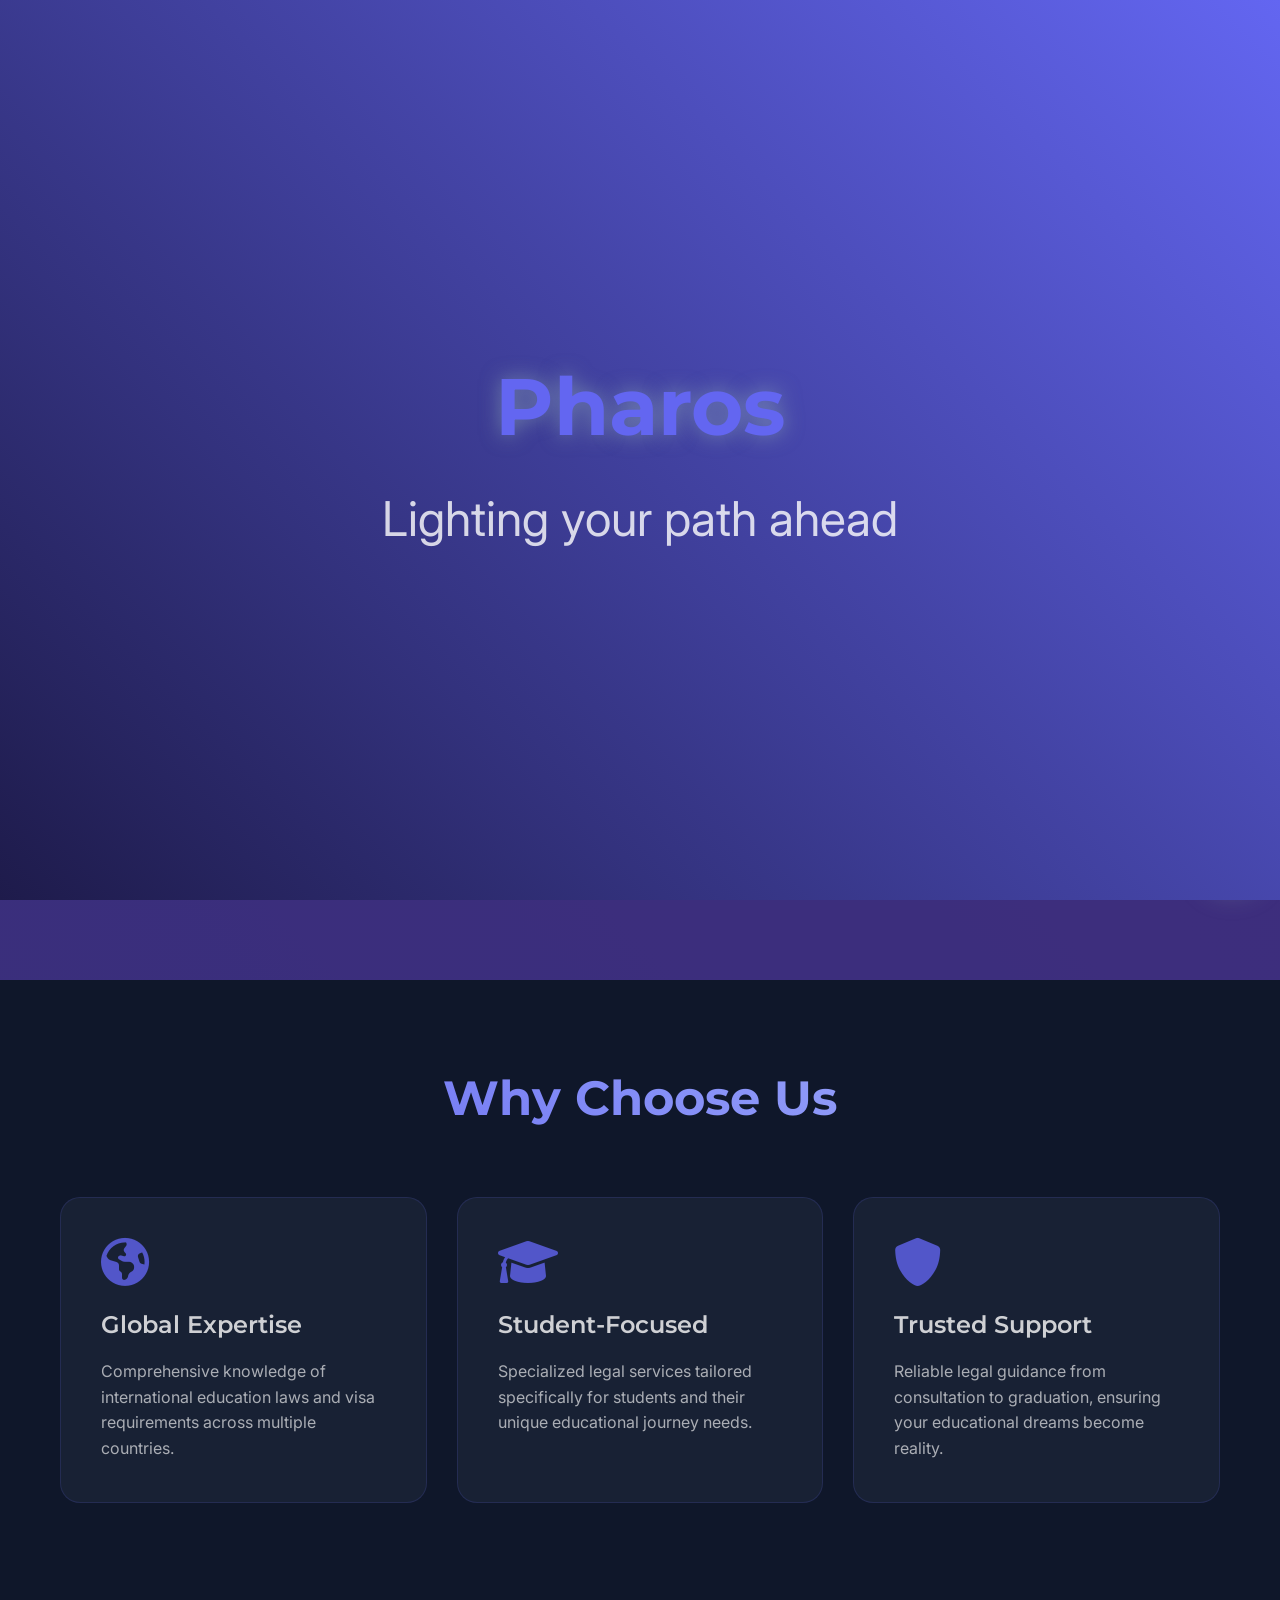
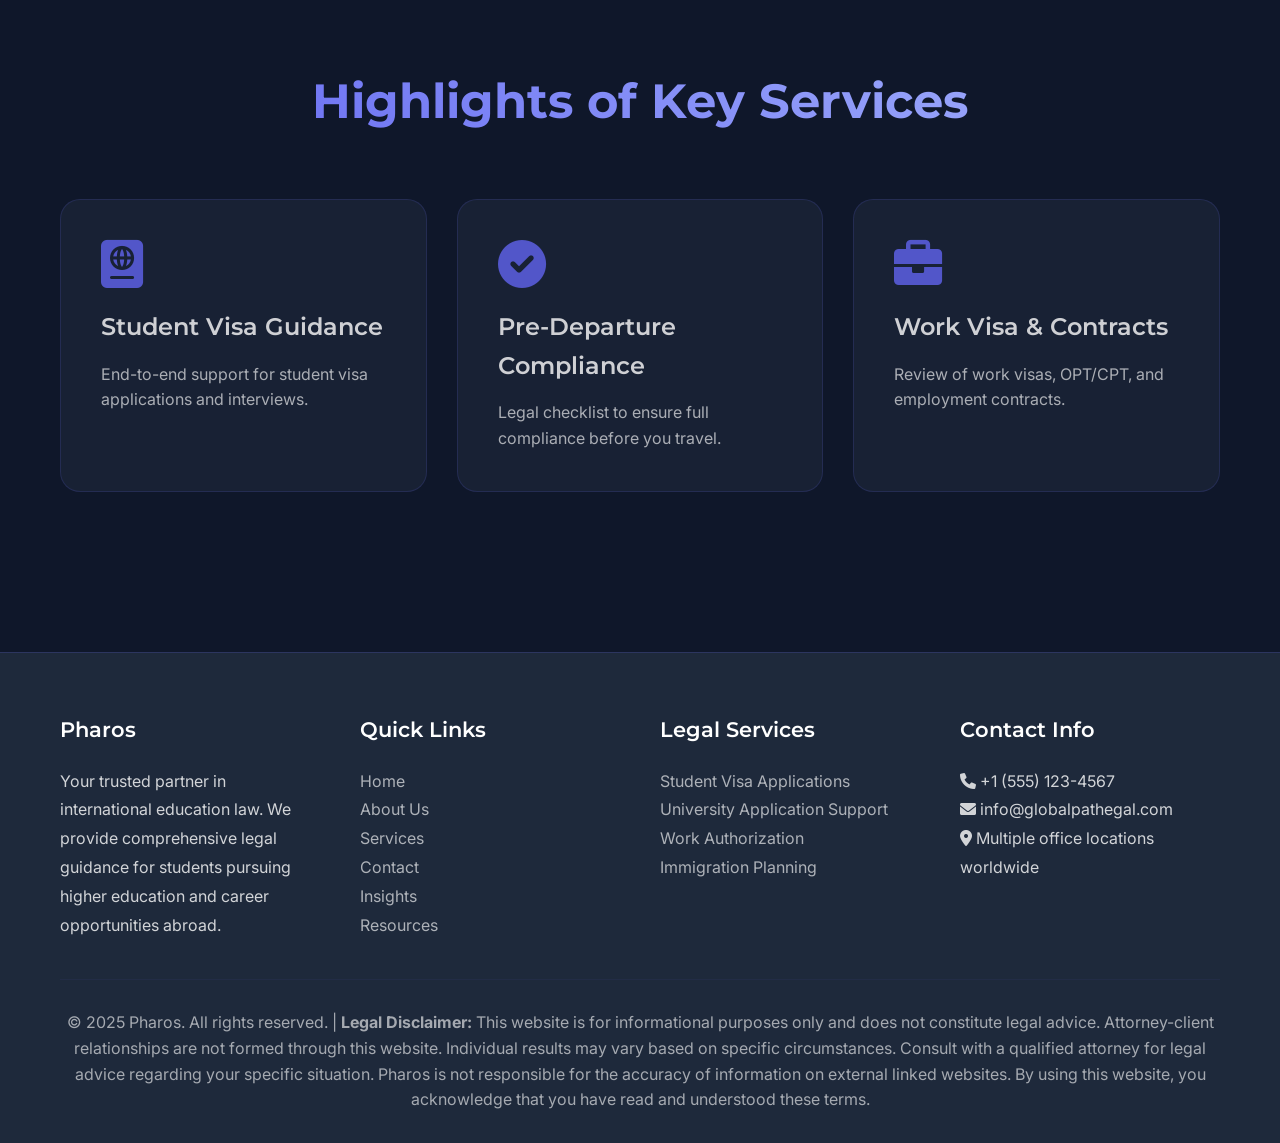
==== commit 97b2ba5f: "Update index.html" ====
--- a/index.html
+++ b/index.html
@@ -90,7 +90,7 @@
         
         .preloader-logo {
             font-family: var(--font-headline);
-            font-size: 2.5rem;
+            font-size: 5rem;
             font-weight: 700;
             color: var(--primary-purple);
             text-shadow: 0 0 20px rgba(161, 194, 189, 0.5);
@@ -98,7 +98,7 @@
         }
         
         .preloader-tagline {
-            font-size: 1rem;
+            font-size: 3rem;
             color: var(--white);
             opacity: 0.8;
             margin-top: 10px;
@@ -131,19 +131,19 @@
            NAVIGATION BAR
            ================================================ */
         
-        .navbar {
-            position: fixed;
-            top: 0;
-            left: 0;
-            width: 100%;
-            padding: 20px 0;
-            background: rgba(30, 27, 75, 0.95);
-            backdrop-filter: blur(10px);
-            border-bottom: 1px solid rgba(99, 102, 241, 0.2);
-            z-index: 1000;
-            transform: translateY(-100%);
-            transition: transform var(--transition-medium);
-        }
+           .navbar {
+    position: fixed;
+    top: 0;
+    left: 0;
+    width: 100%;
+    padding: 20px 0;
+    background: rgba(30, 27, 75, 0.95);
+    backdrop-filter: blur(10px);
+    border-bottom: 1px solid rgba(99, 102, 241, 0.2);
+    z-index: 1000;
+    transform: none;
+}
+
         
         .navbar.show {
             transform: translateY(0);
@@ -910,7 +910,7 @@
     <div class="preloader" id="preloader">
         <div class="preloader-content">
             <div class="preloader-logo">Pharos</div>
-            <div class="preloader-tagline">Your Gateway to Global Education</div>
+            <div class="preloader-tagline">Lighting your path ahead</div>
         </div>
     </div>
 
@@ -930,7 +930,30 @@
                         </div>
                         <div class="accordion-content">
                             <div class="accordion-body">
-                                F-1 overview, I-20 issuance, SEVIS fee, DS-160, interview tips. Maintaining status (full-time enrollment), on-campus work limits, CPT/OPT steps and timelines.
+                                Main Visa: F-1 (academic) or M-1 (vocational) <br><br>
+Requirements <br>
+
+Acceptance letter from SEVP-approved school <br>
+
+I-20 form issued by institution <br>
+
+Proof of funds for first year (tuition + living) <br>
+
+SEVIS fee + visa interview approval <br><br>
+Work Rules <br>
+
+Up to 20 hrs/week on-campus during semesters <br>
+
+CPT (Curricular Practical Training) – internships related to major <br>
+
+OPT (Optional Practical Training) – up to 12 months post-study, or 24-month STEM extension <br><br>
+Path After Study <br>
+
+Transition to H-1B work visa or further studies <br>
+
+Green card possible through employment or marriage later <br><br>
+Pros – world-class universities, research funding, high job potential <br>
+Cons – expensive, visa interviews strict, H-1B lottery uncertain <br><br><br>
                             </div>
                         </div>
                     </div>
@@ -941,7 +964,28 @@
                         </div>
                         <div class="accordion-content">
                             <div class="accordion-body">
-                                Student Route requirements, CAS letters, maintenance funds, healthcare surcharge (IHS), BRP collection. Graduate Route eligibility, durations, and switching to Skilled Worker.
+                                Main Visa: Student Route (formerly Tier 4) <br><br>
+Requirements <br>
+
+CAS (Confirmation of Acceptance for Studies) from licensed university <br>
+
+Proof of funds (~£1,334/month in London) <br>
+
+English test (IELTS/TOEFL) <br>
+
+Tuberculosis test if required <br><br>
+Work Rules <br>
+
+20 hrs/week during term, full-time during breaks <br>
+
+No self-employment or freelance work <br><br>
+After Study <br>
+
+Graduate Visa: 2 years post-study work permit (3 years for PhD) <br>
+
+Can switch to Skilled Worker Visa after finding an eligible job <br><br>
+Pros – clear post-study path, English-speaking, global exposure <br>
+Cons – high rent, PR requires long stay <br><br><br>
                             </div>
                         </div>
                     </div>
@@ -952,7 +996,28 @@
                         </div>
                         <div class="accordion-content">
                             <div class="accordion-body">
-                                Study Permit steps, biometrics, SDS vs non-SDS, co-op work permits, PGWP length by program duration, and PR streams (CEC/PNP).
+                                Main Visa: Study Permit <br><br>
+Requirements <br>
+
+Acceptance from Designated Learning Institution (DLI) <br>
+
+Proof of funds (tuition + $20,635 CAD/year for living) <br>
+
+Medical exam + biometrics <br><br>
+Work Rules <br>
+
+20 hrs/week during term, full-time in breaks <br>
+
+Off-campus work allowed <br>
+
+Eligible for Post-Graduation Work Permit (PGWP) up to 3 years <br><br>
+After Study <br>
+
+PGWP experience helps qualify for Express Entry or Provincial Nominee PR <br>
+
+One of the easiest transitions from student to PR <br><br>
+Pros – clear PR route, safe environment, affordable tuition <br>
+Cons – harsh winters, regional job demand differences <br><br><br>
                             </div>
                         </div>
                     </div>
@@ -963,7 +1028,28 @@
                         </div>
                         <div class="accordion-content">
                             <div class="accordion-body">
-                                Subclass 500, Genuine Student (GS) criteria, OSHC insurance, work limits, Temporary Graduate (485) streams and durations.
+                                Main Visa: Subclass 500 <br><br>
+Requirements <br>
+
+Offer from CRICOS-registered institution <br>
+
+Proof of funds (~AUD $24,505/year for living) <br>
+
+OSHC (health insurance) <br>
+
+English test (IELTS/TOEFL/PTE) <br><br>
+Work Rules <br>
+
+48 hrs/fortnight during term <br>
+
+Unlimited hours during holidays <br><br>
+After Study <br>
+
+Temporary Graduate Visa (Subclass 485): 2–4 years post-study work right depending on degree <br>
+
+PR via Skilled Migration points system <br><br>
+Pros – strong job rights, PR friendly, multicultural society <br>
+Cons – high living costs, strict attendance and progress rules <br><br><br>
                             </div>
                         </div>
                     </div>
@@ -974,7 +1060,28 @@
                         </div>
                         <div class="accordion-content">
                             <div class="accordion-body">
-                                Schengen overview, national student visa differences (Germany, France, Netherlands), residence permits and work while studying.
+                                Main Visa: National “D-Type” Study Visa <br><br>
+Requirements <br>
+
+University admission letter <br>
+
+Proof of funds (approx €11,000/year in blocked account for Germany) <br>
+
+Health insurance, accommodation, travel insurance <br><br>
+Work Rules <br>
+
+Germany: 120 full or 240 half days per year <br>
+
+France: 964 hrs/year <br>
+
+Netherlands: 16 hrs/week or full-time in summer <br><br>
+After Study <br>
+
+Germany/France/Netherlands offer job-seeker visas (12–18 months) to find work <br>
+
+Leads to EU Blue Card and eventual PR <br><br>
+Pros – affordable tuition, post-study opportunities, cultural exposure <br>
+Cons – language barriers, varying immigration rules by country <br><br><br>
                             </div>
                         </div>
                     </div>
@@ -1011,144 +1118,13 @@
                 </div>
 
                 <div style="margin-top: 60px;" class="grid grid-2">
-                    <div class="card">
-                        <h3 class="card-title">Downloadable Templates</h3>
-                        <ul class="card-description" style="list-style: disc; margin-left: 20px;">
-                            <li>Financial sponsorship letter (sample)</li>
-                            <li>Pre-departure compliance checklist</li>
-                            <li>Accommodation agreement review checklist</li>
-                        </ul>
-                    </div>
-                    <div class="card">
-                        <h3 class="card-title">Glossary of Legal Terms</h3>
-                        <ul class="card-description" style="list-style: disc; margin-left: 20px;">
-                            <li>CAS (UK): Confirmation of Acceptance for Studies</li>
-                            <li>SEVIS (US): Student and Exchange Visitor Information System</li>
-                            <li>PGWP (CA): Post-Graduation Work Permit</li>
-                        </ul>
-                    </div>
+                
                 </div>
             </div>
         </section>
     </div>
 
-    <!-- ================================================
-         TOOLS PAGE
-         ================================================ -->
-    <div id="tools" class="page">
-        <section class="section">
-            <div class="container">
-                <h2 class="section-title">Tools</h2>
-
-                <div class="grid grid-2">
-                    <div class="card">
-                        <h3 class="card-title">Consultation Booking</h3>
-                        <p class="card-description">Schedule a session with our legal team.</p>
-                        <form class="contact-form" onsubmit="submitBookingEmail(event)">
-                            <div class="form-group"><input class="form-input" placeholder="Full Name" required/></div>
-                            <div class="form-group"><input type="email" class="form-input" placeholder="Email" required/></div>
-                            <div class="form-group"><input class="form-input" placeholder="Preferred Date" onfocus="this.type='date'" required/></div>
-                            <div class="form-group"><input class="form-input" placeholder="Preferred Time" onfocus="this.type='time'" required/></div>
-                            <div class="form-group"><select class="form-input" required>
-                                <option value="">Select Topic</option>
-                                <option>Student Visa Guidance</option>
-                                <option>Work Authorization</option>
-                                <option>Scholarship Agreements</option>
-                                <option>Other</option>
-                            </select></div>
-                            <button class="form-button" type="submit">Book Now</button>
-                        </form>
-                    </div>
-                    <div class="card">
-                        <h3 class="card-title">Live Chat / Chatbot</h3>
-                        <p class="card-description">Instant answers for quick queries (placeholder).</p>
-                        <a href="#" class="cta-button" onclick="alert('Live chat placeholder')">Open Chat</a>
-                    </div>
-                </div>
-
-                <div style="margin-top: 60px;" class="grid grid-2">
-                    <div class="card">
-                        <h3 class="card-title">Cost Calculator</h3>
-                        <p class="card-description">Estimate visa and legal costs.</p>
-                        <div class="form-group"><select id="calcCountry" class="form-input">
-                            <option value="USA">USA</option>
-                            <option value="UK">UK</option>
-                            <option value="Canada">Canada</option>
-                            <option value="Australia">Australia</option>
-                            <option value="Europe">Europe</option>
-                        </select></div>
-                        <div class="form-group"><input id="calcDuration" class="form-input" type="number" min="1" placeholder="Program Duration (months)"/></div>
-                        <button class="form-button" onclick="calculateCost()">Calculate</button>
-                        <p id="calcResult" class="card-description" style="margin-top: 12px;"></p>
-                    </div>
-                    <div class="card">
-                        <h3 class="card-title">Step-by-Step Timeline</h3>
-                        <p class="card-description">Your journey at a glance.</p>
-                        <ul class="card-description" style="list-style: disc; margin-left: 20px;">
-                            <li>University selection & admissions</li>
-                            <li>Visa preparation & submission</li>
-                            <li>Pre-departure compliance</li>
-                            <li>Arrival & orientation</li>
-                            <li>Work authorization & post-study options</li>
-                        </ul>
-                    </div>
-                </div>
-            </div>
-        </section>
-    </div>
-
-    <!-- ================================================
-         STUDENT SUPPORT PAGE
-         ================================================ -->
-    <div id="support" class="page">
-        <section class="section">
-            <div class="container">
-                <h2 class="section-title">Student Support</h2>
-
-                <div class="grid grid-2">
-                    <div class="card">
-                        <h3 class="card-title">Success Stories / Testimonials</h3>
-                        <div class="card-description">
-                            <p>"Pharos made my student journey seamless!" – A satisfied student</p>
-                            <p>“The team clarified my OPT options and reviewed my contract quickly.” – Computer Science graduate</p>
-                            <p>“Their pre-departure checklist saved me from documentation delays.” – MBA admit</p>
-                        </div>
-                    </div>
-                    <div class="card">
-                        <h3 class="card-title">Emergency Helpline</h3>
-                        <p class="card-description"><strong>24/7:</strong> +1 (555) 123-4567</p>
-                    </div>
-                </div>
-
-                <div style="margin-top: 60px;" class="card">
-                    <h3 class="card-title">Newsletter Signup</h3>
-                    <div class="form-group"><input class="form-input" placeholder="Your Email"/></div>
-                    <button class="form-button" onclick="alert('Thanks for subscribing!')">Subscribe</button>
-                </div>
-            </div>
-        </section>
-    </div>
-
-    <!-- ================================================
-         LEGAL PAGE
-         ================================================ -->
-    <div id="legal" class="page">
-        <section class="section">
-            <div class="container">
-                <h2 class="section-title">Legal</h2>
-                <div class="grid grid-2">
-                    <div class="card">
-                        <h3 class="card-title">Privacy & Data Protection Policy</h3>
-                        <p class="card-description">Placeholder for privacy practices, data handling, and user rights.</p>
-                    </div>
-                    <div class="card">
-                        <h3 class="card-title">Terms of Service</h3>
-                        <p class="card-description">Placeholder for service terms, disclaimers, and acceptable use.</p>
-                    </div>
-                </div>
-            </div>
-        </section>
-    </div>
+    
     <!-- ================================================
          NAVIGATION BAR
          ================================================ -->
@@ -1162,9 +1138,6 @@
                 <li><a href="#" class="nav-link" onclick="showPage('contact')">Contact</a></li>
                 <li><a href="#" class="nav-link" onclick="showPage('blog')">Insights</a></li>
                 <li><a href="#" class="nav-link" onclick="showPage('resources')">Resources</a></li>
-                <li><a href="#" class="nav-link" onclick="showPage('tools')">Tools</a></li>
-                <li><a href="#" class="nav-link" onclick="showPage('support')">Support</a></li>
-                <li><a href="#" class="nav-link" onclick="showPage('legal')">Legal</a></li>
             </ul>
             <div class="menu-toggle" id="menuToggle">
                 <span></span>
@@ -1201,7 +1174,7 @@
             </div>
             
             <div class="hero-content">
-                <h1 class="hero-title">Your Bridge to Global Education</h1>
+                <h1 class="hero-title">Pharos</h1>
                 <p class="hero-subtitle">Expert legal guidance for students pursuing higher education and career opportunities abroad</p>
                 <a href="#" class="cta-button" onclick="showPage('contact')">Get Started Today</a>
                 <div style="margin-top: 20px;">
@@ -1258,29 +1231,7 @@
             </div>
         </section>
 
-        <!-- Statistics Section -->
-        <section class="section">
-            <div class="container">
-                <div class="grid grid-4">
-                    <div class="card text-center">
-                        <h3 class="card-title" style="color: var(--primary-purple); font-size: 3rem;">500+</h3>
-                        <p class="card-description">Students Assisted</p>
-                    </div>
-                    <div class="card text-center">
-                        <h3 class="card-title" style="color: var(--primary-purple); font-size: 3rem;">25+</h3>
-                        <p class="card-description">Countries Covered</p>
-                    </div>
-                    <div class="card text-center">
-                        <h3 class="card-title" style="color: var(--primary-purple); font-size: 3rem;">98%</h3>
-                        <p class="card-description">Success Rate</p>
-                    </div>
-                    <div class="card text-center">
-                        <h3 class="card-title" style="color: var(--primary-purple); font-size: 3rem;">5+</h3>
-                        <p class="card-description">Years Experience</p>
-                    </div>
-                </div>
-            </div>
-        </section>
+        
     </div>
 
     <!-- ================================================
@@ -1302,15 +1253,7 @@
                             We understand that studying abroad involves complex legal processes, from visa applications to compliance with international education laws. Our team of experienced legal professionals specializes in navigating these challenges, ensuring our clients can focus on their academic goals while we handle the legal complexities.
                         </p>
                     </div>
-                    <div class="card">
-                        <h3 class="card-title">Our Story</h3>
-                        <p class="card-description">
-                            Founded in 2019 by a team of international education law specialists, Pharos emerged from a simple observation: too many talented students were being held back by legal barriers rather than academic ones. Our founders, having personally experienced the challenges of international education, decided to create a firm that would make global education accessible to all deserving students.
-                        </p>
-                        <p class="card-description" style="margin-top: 15px;">
-                            Today, we are proud to have helped over 500 students successfully navigate their journey to international education, with a 98% success rate in visa approvals and legal compliance matters.
-                        </p>
-                    </div>
+
                 </div>
 
                 <!-- Team Section -->
@@ -1343,6 +1286,10 @@
                     <div class="team-card">
                         <h4 class="team-name">Charan Chittipeddi</h4>
                         <p class="team-role">25WU0601016</p>
+                    </div>
+                    <div class="team-card">
+                        <h4 class="team-name">Raghunandan </h4>
+                        <p class="team-role">25WU0601022</p>
                     </div>
                 </div>
 
@@ -1369,24 +1316,7 @@
                     </div>
                 </div>
 
-                <!-- Certifications & Partnerships -->
-                <div style="margin-top: 60px;">
-                    <h3 class="section-title" style="font-size: 2.5rem; margin-bottom: 20px;">Certifications & Partnerships</h3>
-                    <div class="grid grid-3">
-                        <div class="card">
-                            <h4 class="card-title">Certifications & Registrations</h4>
-                            <p class="card-description">Registered legal practice with relevant bar associations and data protection compliance.</p>
-                        </div>
-                        <div class="card">
-                            <h4 class="card-title">University Partnerships</h4>
-                            <p class="card-description">Collaboration with universities and education consultants for streamlined admissions.</p>
-                        </div>
-                        <div class="card">
-                            <h4 class="card-title">Global Networks</h4>
-                            <p class="card-description">Partner attorneys across jurisdictions for localized support.</p>
-                        </div>
-                    </div>
-                </div>
+                
 
                 <!-- Values Section -->
                 <div style="margin-top: 80px;">
@@ -1644,11 +1574,11 @@
                             <h3 class="card-title">Office Locations</h3>
                             <div style="margin-bottom: 25px;">
                                 <h4 style="color: var(--primary-purple); margin-bottom: 10px;"><i class="fas fa-map-marker-alt"></i> New York Office</h4>
-                                <p class="card-description">123 Education Avenue<br>Suite 456<br>New York, NY 10001<br>Phone: +1 (555) 123-4567</p>
+                                <p class="card-description">383 Madison Ave,<br> New York,<br> NY 10017,<br> United States</p>
                             </div>
                             <div style="margin-bottom: 25px;">
                                 <h4 style="color: var(--primary-purple); margin-bottom: 10px;"><i class="fas fa-map-marker-alt"></i> London Office</h4>
-                                <p class="card-description">45 Legal Street<br>Floor 3<br>London SW1A 1AA<br>Phone: +44 20 1234 5678</p>
+                                <p class="card-description">25 Bank St,<br> London E14 5JP, <br>United Kingdom</p>
                             </div>
                             <div>
                                 <h4 style="color: var(--primary-purple); margin-bottom: 10px;"><i class="fas fa-map-marker-alt"></i> Toronto Office</h4>
@@ -1668,22 +1598,7 @@
                     </div>
                 </div>
                 
-                <!-- Map Placeholder -->
-                <div class="card" style="margin-top: 40px; padding: 0; overflow: hidden;">
-                    <div style="
-                        height: 300px;
-                        background: linear-gradient(45deg, var(--dark-gray), var(--primary-purple));
-                        display: flex;
-                        align-items: center;
-                        justify-content: center;
-                        color: var(--white);
-                        font-size: 1.2rem;
-                        font-weight: 600;
-                    ">
-                        <i class="fas fa-map" style="margin-right: 10px;"></i>
-                        Interactive Map Placeholder
-                    </div>
-                </div>
+                
             </div>
         </section>
     </div>
@@ -1797,9 +1712,6 @@
                     <p><a href="#" onclick="showPage('contact')">Contact</a></p>
                     <p><a href="#" onclick="showPage('blog')">Insights</a></p>
                     <p><a href="#" onclick="showPage('resources')">Resources</a></p>
-                    <p><a href="#" onclick="showPage('tools')">Tools</a></p>
-                    <p><a href="#" onclick="showPage('support')">Support</a></p>
-                    <p><a href="#" onclick="showPage('legal')">Legal</a></p>
                 </div>
                 <div class="footer-section">
                     <h3>Legal Services</h3>
@@ -1849,7 +1761,7 @@
         
         let lastScrollTop = 0;
         const navbar = document.getElementById('navbar');
-        
+/*        
         window.addEventListener('scroll', function() {
             let scrollTop = window.pageYOffset || document.documentElement.scrollTop;
             
@@ -1863,7 +1775,7 @@
             
             lastScrollTop = scrollTop;
         });
-
+*/
         // ================================================
         // PAGE NAVIGATION SYSTEM
         // Handle multi-page navigation without page reload
@@ -2158,4 +2070,4 @@
         }
     </script>
 </body>
-</html>+</html>
